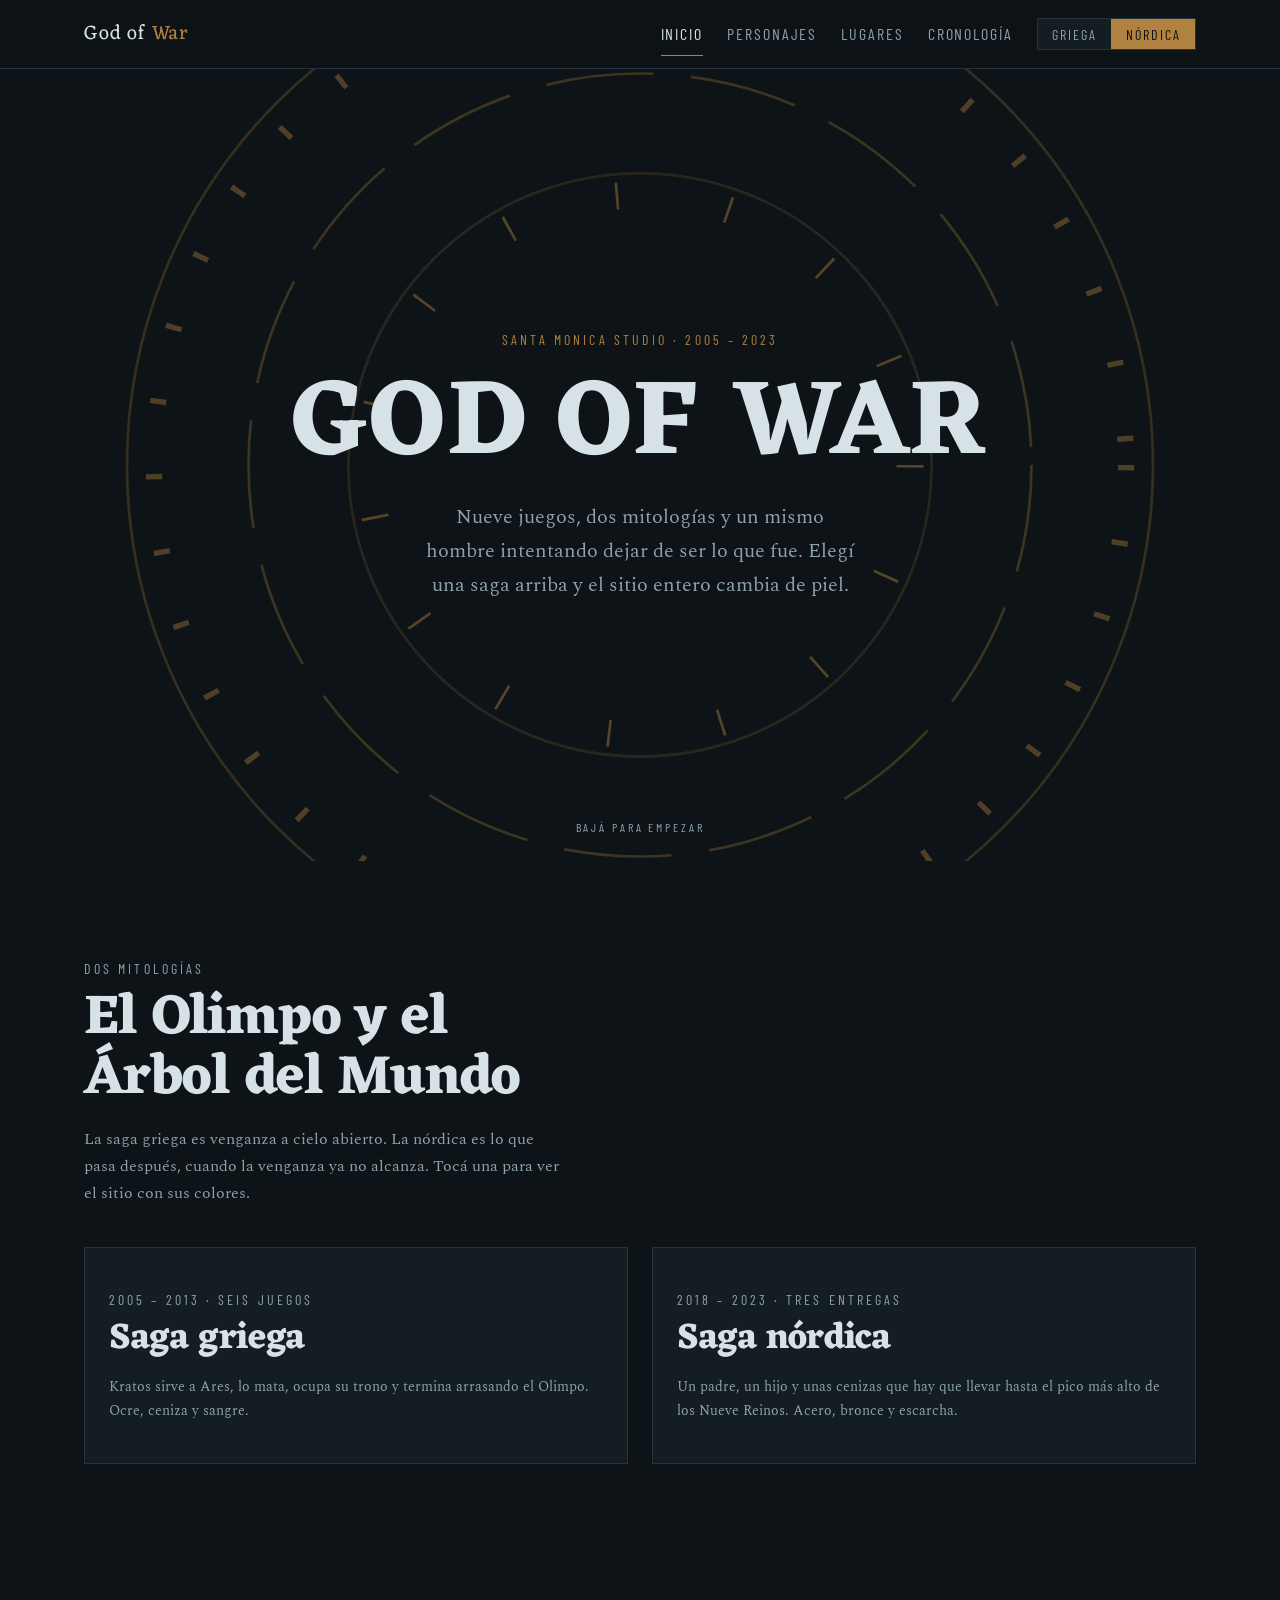
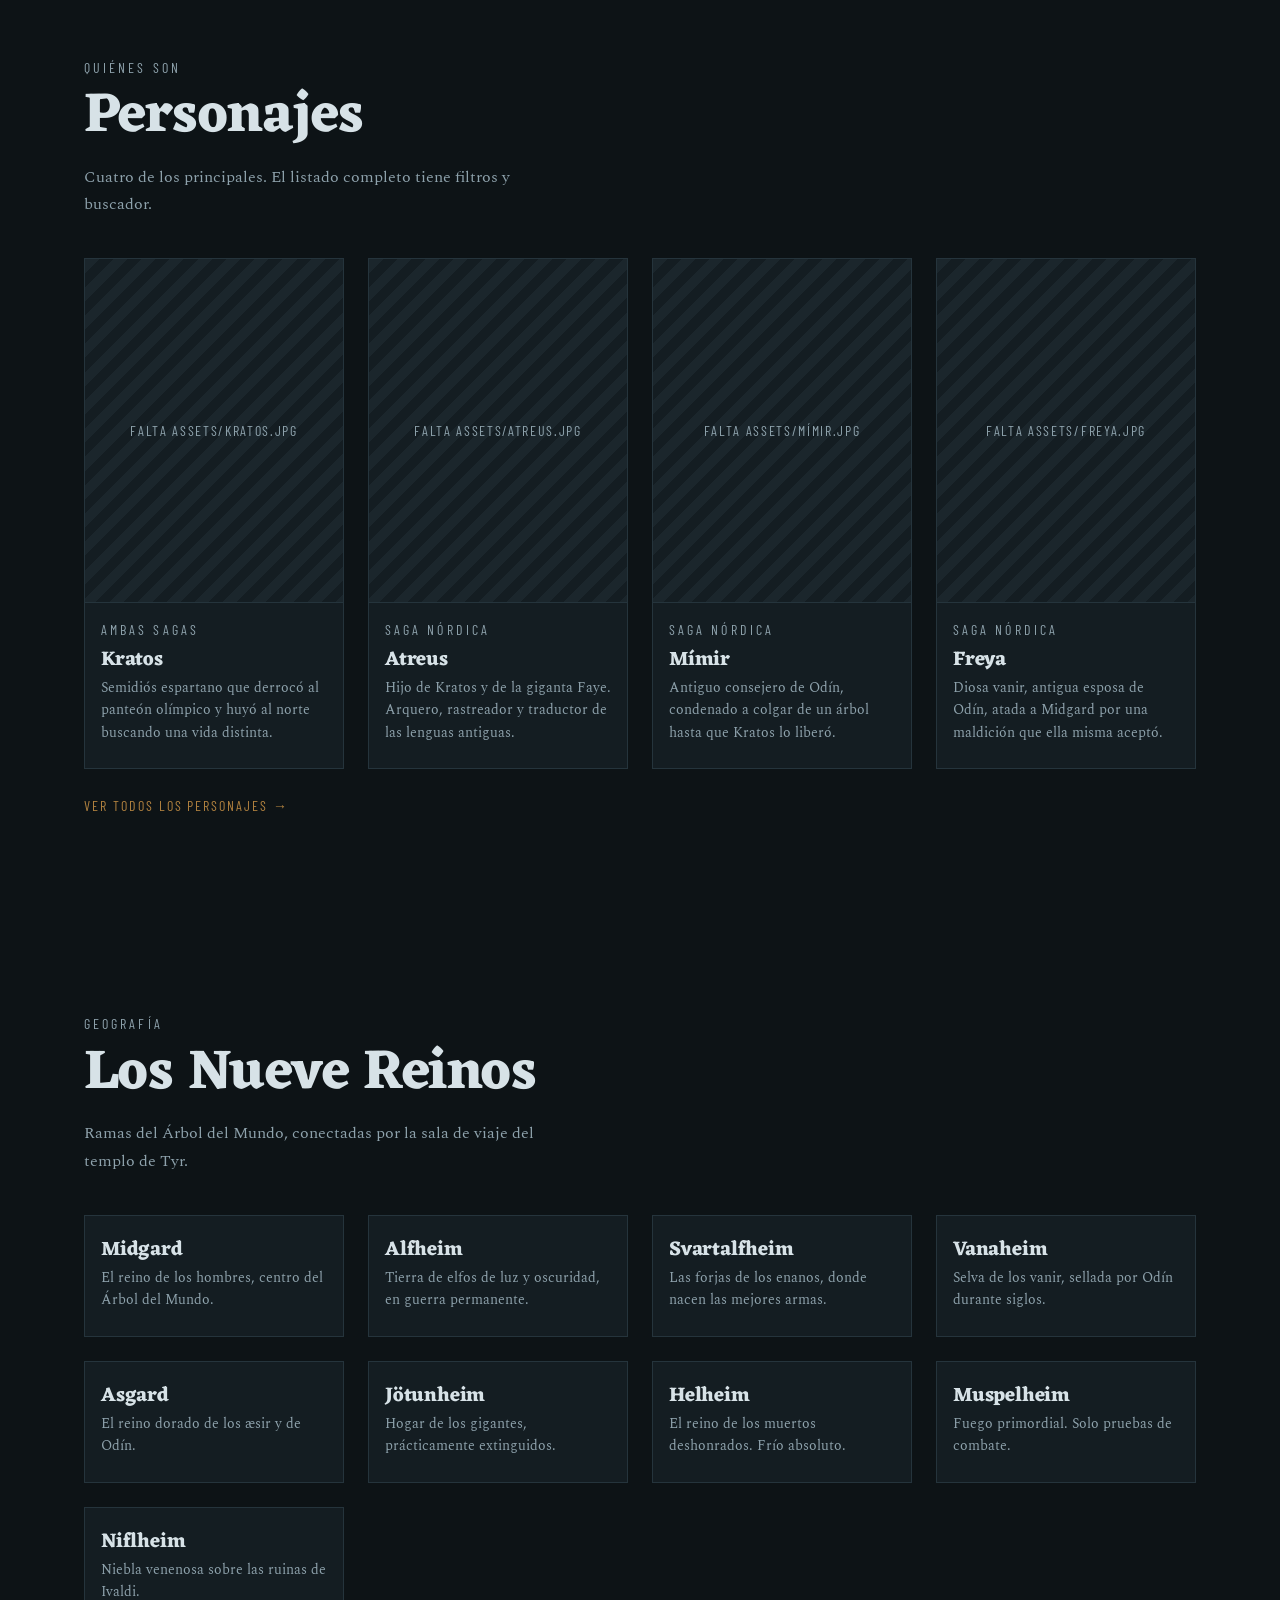
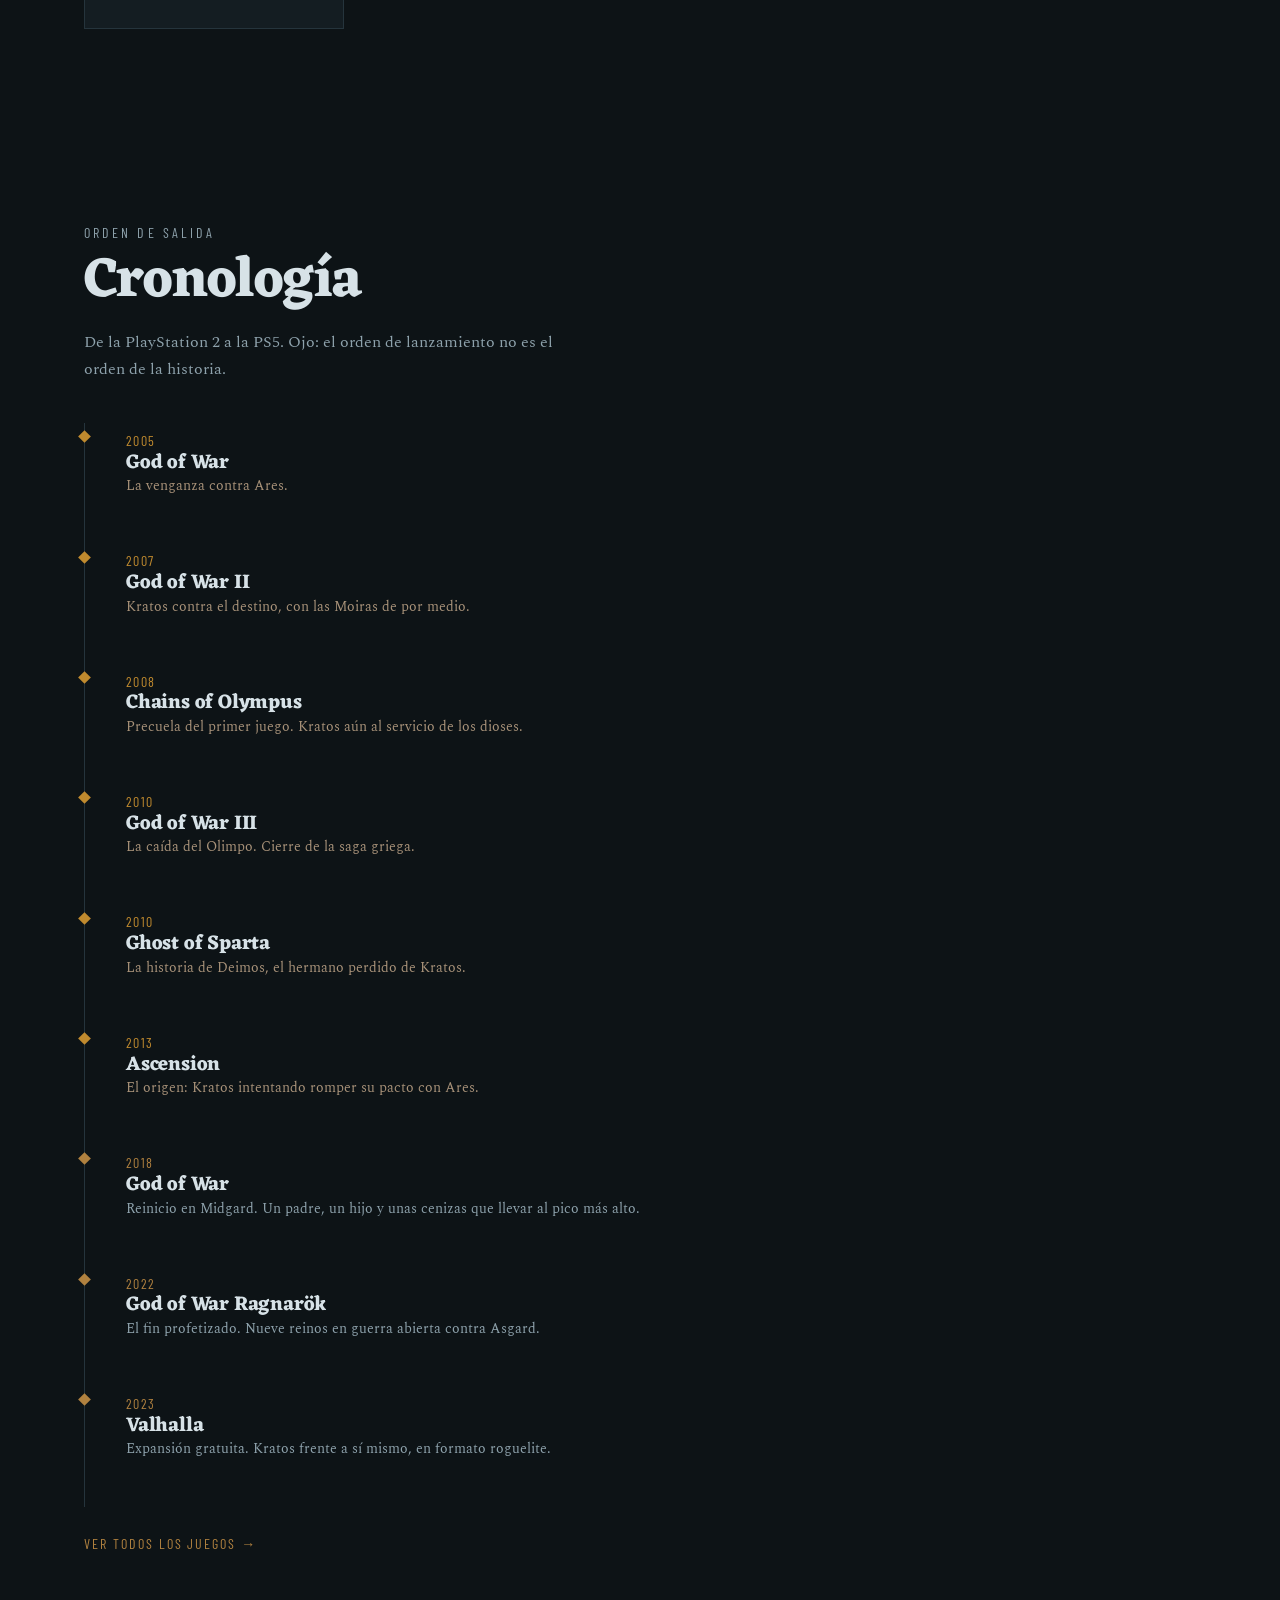
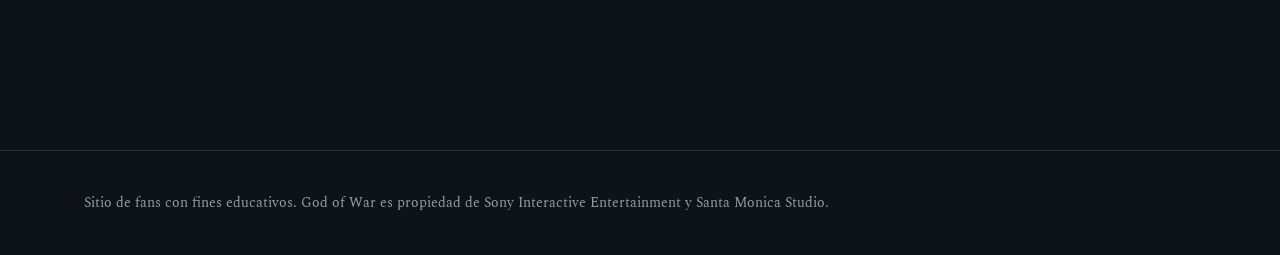
==== index.html @ 814a00f7 "feat: agregar seccion de cronologia con toggle de orden y ficha por juego - Nueva pagina cronologia." ====
<!DOCTYPE html>
<html lang="es" data-saga="nordica">
<head>
  <meta charset="UTF-8">
  <meta name="viewport" content="width=device-width, initial-scale=1.0">
  <title>God of War — De Esparta a los Nueve Reinos</title>
  <meta name="description" content="Recorrido por las dos sagas de God of War: personajes, reinos y cronología de los nueve juegos.">

  <link rel="preconnect" href="https://fonts.googleapis.com">
  <link rel="preconnect" href="https://fonts.gstatic.com" crossorigin>
  <link href="https://fonts.googleapis.com/css2?family=Barlow+Condensed:wght@400;600&family=Eczar:wght@600;800&family=Spectral:ital,wght@0,400;0,600;1,400&display=swap" rel="stylesheet">

  <link rel="stylesheet" href="css/variables.css">
  <link rel="stylesheet" href="css/base.css">
  <link rel="stylesheet" href="css/main.css">
</head>
<body>

  <header class="cabecera">
    <div class="contenedor cabecera__interior">
      <a class="marca" href="index.html">God of <span>War</span></a>

      <nav class="navegacion" aria-label="Principal">
        <a href="index.html" aria-current="page">Inicio</a>
        <a href="personajes.html">Personajes</a>
        <a href="lugares.html">Lugares</a>
        <a href="cronologia.html">Cronología</a>
      </nav>

      <div class="interruptor" role="group" aria-label="Elegir saga">
        <button type="button" data-cambiar-saga="griega" aria-pressed="false">Griega</button>
        <button type="button" data-cambiar-saga="nordica" aria-pressed="true">Nórdica</button>
      </div>
    </div>
  </header>

  <main>

    <!-- ============ PORTADA ============ -->
    <section class="portada">
      <svg class="anillo" viewBox="0 0 400 400" aria-hidden="true">
        <g class="anillo__externo">
          <circle cx="200" cy="200" r="190" stroke-width="1" opacity=".5"/>
          <circle cx="200" cy="200" r="180" stroke-width="6"
                  stroke-dasharray="2 26" opacity=".8"/>
        </g>
        <g class="anillo__medio">
          <circle cx="200" cy="200" r="145" stroke-width="1"
                  stroke-dasharray="40 14" opacity=".6"/>
        </g>
        <g class="anillo__interno">
          <circle cx="200" cy="200" r="108" stroke-width="1" opacity=".35"/>
          <circle cx="200" cy="200" r="100" stroke-width="10"
                  stroke-dasharray="1 41" opacity=".9"/>
        </g>
      </svg>

      <div class="portada__texto contenedor">
        <p class="rotulo">Santa Monica Studio · 2005 – 2023</p>
        <h1>God of War</h1>
        <p class="portada__bajada">
          Nueve juegos, dos mitologías y un mismo hombre intentando dejar de ser
          lo que fue. Elegí una saga arriba y el sitio entero cambia de piel.
        </p>
      </div>

      <p class="portada__aviso">Bajá para empezar</p>
    </section>

    <!-- ============ LAS DOS SAGAS ============ -->
    <section class="seccion contenedor revelar">
      <div class="seccion__encabezado">
        <p class="rotulo">Dos mitologías</p>
        <h2>El Olimpo y el Árbol del Mundo</h2>
        <p>
          La saga griega es venganza a cielo abierto. La nórdica es lo que pasa
          después, cuando la venganza ya no alcanza. Tocá una para ver el sitio
          con sus colores.
        </p>
      </div>

      <div class="sagas">
        <button class="saga" type="button" data-cambiar-saga="griega">
          <p class="rotulo">2005 – 2013 · seis juegos</p>
          <h3>Saga griega</h3>
          <p>
            Kratos sirve a Ares, lo mata, ocupa su trono y termina arrasando el
            Olimpo. Ocre, ceniza y sangre.
          </p>
        </button>

        <button class="saga" type="button" data-cambiar-saga="nordica">
          <p class="rotulo">2018 – 2023 · tres entregas</p>
          <h3>Saga nórdica</h3>
          <p>
            Un padre, un hijo y unas cenizas que hay que llevar hasta el pico más
            alto de los Nueve Reinos. Acero, bronce y escarcha.
          </p>
        </button>
      </div>
    </section>

    <!-- ============ PERSONAJES DESTACADOS ============ -->
    <section class="seccion contenedor revelar">
      <div class="seccion__encabezado">
        <p class="rotulo">Quiénes son</p>
        <h2>Personajes</h2>
        <p>Cuatro de los principales. El listado completo tiene filtros y buscador.</p>
      </div>

      <ul class="rejilla" id="destacados"></ul>

      <p style="margin-top: var(--e-3)">
        <a class="volver" href="personajes.html">Ver todos los personajes →</a>
      </p>
    </section>

    <!-- ============ REINOS ============ -->
    <section class="seccion contenedor revelar" id="reinos-seccion">
      <div class="seccion__encabezado">
        <p class="rotulo">Geografía</p>
        <h2>Los Nueve Reinos</h2>
        <p>Ramas del Árbol del Mundo, conectadas por la sala de viaje del templo de Tyr.</p>
      </div>

      <ul class="rejilla" id="reinos"></ul>
    </section>

    <!-- ============ CRONOLOGÍA ============ -->
    <section class="seccion contenedor revelar" id="cronologia-seccion">
      <div class="seccion__encabezado">
        <p class="rotulo">Orden de salida</p>
        <h2>Cronología</h2>
        <p>De la PlayStation 2 a la PS5. Ojo: el orden de lanzamiento no es el orden de la historia.</p>
      </div>

      <ol class="cronologia" id="cronologia"></ol>

      <p style="margin-top: var(--e-3)">
        <a class="volver" href="cronologia.html">Ver todos los juegos →</a>
      </p>
    </section>

  </main>

  <footer class="pie">
    <div class="contenedor">
      <p>Sitio de fans con fines educativos. God of War es propiedad de Sony Interactive Entertainment y Santa Monica Studio.</p>
    </div>
  </footer>

  <script src="js/data-personajes.js"></script>
  <script src="js/data-lugares.js"></script>
  <script src="js/data-juegos.js"></script>
  <script src="js/data-valquirias.js"></script>
  <script src="js/render.js"></script>
  <script src="js/main.js"></script>
</body>
</html>
---- css/variables.css ----
/* ===========================================================
   VARIABLES — el corazón del sitio
   Cambiar el atributo data-saga en <html> reescribe la paleta
   entera. Todo el CSS usa estos nombres, nunca colores sueltos.
   =========================================================== */

:root {
  /* --- Saga nórdica (tema por defecto): acero, bronce, escarcha --- */
  --fondo:          #0d1316;
  --superficie:     #141d22;
  --superficie-alta:#1b262c;
  --borde:          #25343c;
  --texto:          #d7e2e7;
  --texto-suave:    #8ea2ac;
  --acento:         #b0813f;
  --acento-claro:   #d9ab63;
  --acento-frio:    #79c2d6;
  --sombra:         rgba(0, 0, 0, .55);

  /* --- Tipografías --- */
  --display: "Eczar", Georgia, serif;
  --cuerpo:  "Spectral", Georgia, serif;
  --utilidad:"Barlow Condensed", "Arial Narrow", sans-serif;

  /* --- Escala tipográfica (fluida, se adapta al ancho) --- */
  --t-xs:  .75rem;
  --t-sm:  .875rem;
  --t-md:  1rem;
  --t-lg:  1.25rem;
  --t-xl:  clamp(1.5rem, 1.1rem + 1.8vw, 2.25rem);
  --t-2xl: clamp(2rem, 1.3rem + 3.2vw, 3.5rem);
  --t-3xl: clamp(3rem, 1.5rem + 6.5vw, 7rem);

  /* --- Espaciado --- */
  --e-1: .5rem;
  --e-2: 1rem;
  --e-3: 1.5rem;
  --e-4: 2.5rem;
  --e-5: 4rem;
  --e-6: 6rem;

  --ancho-max: 1160px;
  --radio: 2px;          /* casi nulo: piedra tallada, no botón de app */
  --transicion: 280ms cubic-bezier(.2, .7, .3, 1);

  /* Acentos fijos por saga: se usan cuando un elemento tiene que
     mostrar su color propio aunque el tema global sea el opuesto
     (por ejemplo, un hito griego en una cronología con tema nórdico). */
  --acento-griego:  #c08a2e;
  --acento-nordico: #b0813f;
}

/* --- Saga griega: ceniza, ocre, sangre --- */
[data-saga="griega"] {
  --fondo:          #120e0b;
  --superficie:     #1c1611;
  --superficie-alta:#261e17;
  --borde:          #3a2c20;
  --texto:          #e2d6c4;
  --texto-suave:    #a89279;
  --acento:         #c08a2e;
  --acento-claro:   #e2b45c;
  --acento-frio:    #a8362a;   /* acá el "frío" pasa a ser sangre */
  --sombra:         rgba(0, 0, 0, .6);
}
---- css/base.css ----
/* ===========================================================
   BASE — reset, tipografía global, cabecera y pie
   =========================================================== */

*, *::before, *::after { box-sizing: border-box; }

* { margin: 0; }

html {
  scroll-behavior: smooth;
  -webkit-text-size-adjust: 100%;
}

body {
  background: var(--fondo);
  color: var(--texto);
  font-family: var(--cuerpo);
  font-size: var(--t-md);
  line-height: 1.7;
  min-height: 100vh;
  transition: background-color var(--transicion), color var(--transicion);
}

img { display: block; max-width: 100%; height: auto; }

a { color: inherit; text-decoration: none; }

h1, h2, h3 {
  font-family: var(--display);
  font-weight: 700;
  line-height: 1.08;
  letter-spacing: -.01em;
}

/* Foco visible para teclado — requisito de accesibilidad */
:focus-visible {
  outline: 2px solid var(--acento-claro);
  outline-offset: 3px;
}

/* ---------- Utilidades ---------- */

.contenedor {
  width: 100%;
  max-width: var(--ancho-max);
  margin-inline: auto;
  padding-inline: var(--e-3);
}

.solo-lectores {
  position: absolute;
  width: 1px; height: 1px;
  overflow: hidden;
  clip-path: inset(50%);
}

.rotulo {
  font-family: var(--utilidad);
  font-size: var(--t-sm);
  text-transform: uppercase;
  letter-spacing: .22em;
  color: var(--acento);
}

/* ---------- Cabecera ---------- */

.cabecera {
  position: sticky;
  top: 0;
  z-index: 50;
  background: color-mix(in srgb, var(--fondo) 88%, transparent);
  backdrop-filter: blur(10px);
  border-bottom: 1px solid var(--borde);
}

.cabecera__interior {
  display: flex;
  align-items: center;
  gap: var(--e-3);
  min-height: 68px;
}

.marca {
  font-family: var(--display);
  font-size: var(--t-lg);
  letter-spacing: .04em;
  white-space: nowrap;
}

.marca span { color: var(--acento); }

.navegacion {
  display: flex;
  gap: var(--e-3);
  margin-left: auto;
  font-family: var(--utilidad);
  font-size: var(--t-md);
  text-transform: uppercase;
  letter-spacing: .12em;
}

.navegacion a {
  color: var(--texto-suave);
  padding-block: var(--e-1);
  border-bottom: 1px solid transparent;
  transition: color var(--transicion), border-color var(--transicion);
}

.navegacion a:hover,
.navegacion a[aria-current="page"] {
  color: var(--texto);
  border-bottom-color: var(--acento);
}

/* ---------- Interruptor de saga (elemento firma) ---------- */

.interruptor {
  display: flex;
  border: 1px solid var(--borde);
  background: var(--superficie);
}

.interruptor button {
  font-family: var(--utilidad);
  font-size: var(--t-sm);
  text-transform: uppercase;
  letter-spacing: .14em;
  color: var(--texto-suave);
  background: none;
  border: none;
  padding: .4rem .9rem;
  cursor: pointer;
  transition: color var(--transicion), background-color var(--transicion);
}

.interruptor button[aria-pressed="true"] {
  color: var(--fondo);
  background: var(--acento);
}

/* ---------- Pie ---------- */

.pie {
  border-top: 1px solid var(--borde);
  margin-top: var(--e-6);
  padding-block: var(--e-4);
  color: var(--texto-suave);
  font-size: var(--t-sm);
}

.pie p + p { margin-top: var(--e-1); }

/* ---------- Movimiento reducido ---------- */

@media (prefers-reduced-motion: reduce) {
  html { scroll-behavior: auto; }
  *, *::before, *::after {
    animation-duration: .01ms !important;
    animation-iteration-count: 1 !important;
    transition-duration: .01ms !important;
  }
}

@media (max-width: 720px) {
  .cabecera__interior { flex-wrap: wrap; padding-block: var(--e-2); }
  .navegacion { order: 3; width: 100%; margin-left: 0; overflow-x: auto; }
  .interruptor { margin-left: auto; }
}
---- css/main.css ----
/* ===========================================================
   MAIN — secciones, tarjetas, cronología, anillo
   =========================================================== */

/* ---------- Portada ---------- */

.portada {
  position: relative;
  min-height: 88vh;
  display: grid;
  place-items: center;
  overflow: hidden;
  text-align: center;
  padding-block: var(--e-6);
}

.portada__texto { position: relative; z-index: 2; }

.portada h1 {
  font-size: var(--t-3xl);
  letter-spacing: .02em;
  text-transform: uppercase;
  margin-block: var(--e-2);
}

.portada__bajada {
  max-width: 44ch;
  margin-inline: auto;
  color: var(--texto-suave);
  font-size: var(--t-lg);
}

/* El anillo: círculos concéntricos que giran a distinta velocidad.
   Es SVG puro, no necesita ninguna imagen. */
.anillo {
  position: absolute;
  inset: 50% auto auto 50%;
  translate: -50% -50%;
  width: min(120vh, 96vw);
  aspect-ratio: 1;
  z-index: 1;
  opacity: .5;
  pointer-events: none;
}

.anillo circle,
.anillo line { fill: none; stroke: var(--acento); }

.anillo__externo { animation: girar 90s linear infinite; transform-origin: center; }
.anillo__medio   { animation: girar 60s linear infinite reverse; transform-origin: center; }
.anillo__interno { animation: girar 40s linear infinite; transform-origin: center; }

@keyframes girar { to { rotate: 360deg; } }

.portada__aviso {
  position: absolute;
  bottom: var(--e-3);
  left: 50%;
  translate: -50% 0;
  z-index: 2;
  font-family: var(--utilidad);
  font-size: var(--t-xs);
  text-transform: uppercase;
  letter-spacing: .24em;
  color: var(--texto-suave);
}

/* ---------- Secciones genéricas ---------- */

.seccion { padding-block: var(--e-6); }

.seccion__encabezado {
  max-width: 60ch;
  margin-bottom: var(--e-4);
}

.seccion__encabezado h2 {
  font-size: var(--t-2xl);
  margin-block: var(--e-1) var(--e-2);
}

.seccion__encabezado p { color: var(--texto-suave); }

/* Aparición al hacer scroll (la activa main.js) */
.revelar {
  opacity: 0;
  translate: 0 24px;
  transition: opacity 700ms ease, translate 700ms ease;
}

.revelar.visible { opacity: 1; translate: 0 0; }

/* ---------- Panel de las dos sagas ---------- */

.sagas {
  display: grid;
  grid-template-columns: repeat(auto-fit, minmax(280px, 1fr));
  gap: var(--e-3);
}

.saga {
  border: 1px solid var(--borde);
  background: var(--superficie);
  padding: var(--e-4) var(--e-3);
  cursor: pointer;
  text-align: left;
  font: inherit;
  color: inherit;
  transition: border-color var(--transicion), background-color var(--transicion);
}

.saga:hover { border-color: var(--acento); background: var(--superficie-alta); }

.saga h3 { font-size: var(--t-xl); margin-block: var(--e-1) var(--e-2); }

.saga p { color: var(--texto-suave); font-size: var(--t-sm); }

/* ---------- Cronología ---------- */

.cronologia { list-style: none; padding: 0; border-left: 1px solid var(--borde); }

.hito {
  position: relative;
  padding: 0 0 var(--e-4) var(--e-4);
}

/* Rombo. Toma el color del acento por defecto, pero cada hito
   lleva su propia saga (data-saga) y así siempre pinta al color
   correcto aunque el tema global sea el opuesto. */
.hito::before {
  content: "";
  position: absolute;
  left: -5px;
  top: .55rem;
  width: 9px;
  height: 9px;
  background: var(--acento);
  rotate: 45deg;
  transition: background-color var(--transicion);
}

.hito[data-saga="griega"]::before { background: var(--acento-griego); }
.hito[data-saga="nordica"]::before { background: var(--acento-nordico); }

.hito__enlace {
  display: block;
  padding-block: .35rem;
  border-left: 1px solid transparent;
  padding-left: var(--e-2);
  margin-left: calc(var(--e-2) * -1);
  transition: border-color var(--transicion), background-color var(--transicion);
}

.hito__enlace:hover {
  border-left-color: var(--acento);
  background: var(--superficie);
}

.hito__anio {
  font-family: var(--utilidad);
  font-size: var(--t-lg);
  letter-spacing: .1em;
  color: var(--acento);
}

.hito[data-saga="griega"] .hito__anio { color: var(--acento-griego); }
.hito[data-saga="nordica"] .hito__anio { color: var(--acento-nordico); }

.hito h3 { font-size: var(--t-lg); }

.hito p { color: var(--texto-suave); font-size: var(--t-sm); }

/* Estado activo: el hito del juego que se está viendo en la ficha. */
.hito.hito--activo::before {
  scale: 1.6;
  box-shadow: 0 0 0 3px var(--fondo);
}

.hito.hito--activo .hito__enlace {
  border-left-color: var(--acento);
  background: var(--superficie);
  pointer-events: none;
}

/* ---------- Rejilla de tarjetas ---------- */

.rejilla {
  display: grid;
  grid-template-columns: repeat(auto-fill, minmax(240px, 1fr));
  gap: var(--e-3);
  padding: 0;
  list-style: none;
}

.tarjeta {
  display: flex;
  flex-direction: column;
  border: 1px solid var(--borde);
  background: var(--superficie);
  height: 100%;
  transition: border-color var(--transicion), translate var(--transicion);
}

.tarjeta:hover { border-color: var(--acento); translate: 0 -4px; }

.tarjeta__cuerpo { padding: var(--e-2) var(--e-2) var(--e-3); }

.tarjeta h3 { font-size: var(--t-lg); margin-block: var(--e-1) .35rem; }

.tarjeta p { color: var(--texto-suave); font-size: var(--t-sm); line-height: 1.6; }

/* Marco de imagen: mientras no tengas la foto, muestra qué archivo va acá */
.marco {
  position: relative;
  aspect-ratio: 3 / 4;
  background:
    repeating-linear-gradient(
      135deg,
      var(--superficie-alta) 0 10px,
      var(--superficie) 10px 20px
    );
  display: grid;
  place-items: center;
  border-bottom: 1px solid var(--borde);
  overflow: hidden;
}

.marco img { width: 100%; height: 100%; object-fit: cover; }

.marco__nota {
  font-family: var(--utilidad);
  font-size: var(--t-xs);
  letter-spacing: .12em;
  text-transform: uppercase;
  color: var(--texto-suave);
  padding: var(--e-1);
  text-align: center;
}

/* ---------- Filtros y buscador ---------- */

.controles {
  display: flex;
  flex-wrap: wrap;
  gap: var(--e-2);
  align-items: center;
  margin-bottom: var(--e-3);
  padding-bottom: var(--e-2);
  border-bottom: 1px solid var(--borde);
}

.filtros { display: flex; flex-wrap: wrap; gap: var(--e-1); }

.filtro {
  font-family: var(--utilidad);
  font-size: var(--t-sm);
  text-transform: uppercase;
  letter-spacing: .12em;
  color: var(--texto-suave);
  background: none;
  border: 1px solid var(--borde);
  padding: .35rem .85rem;
  cursor: pointer;
  transition: all var(--transicion);
}

.filtro:hover { color: var(--texto); border-color: var(--acento); }

.filtro[aria-pressed="true"] {
  color: var(--fondo);
  background: var(--acento);
  border-color: var(--acento);
}

.buscador {
  margin-left: auto;
  background: var(--superficie);
  border: 1px solid var(--borde);
  color: var(--texto);
  font-family: var(--cuerpo);
  font-size: var(--t-sm);
  padding: .45rem .8rem;
  min-width: 200px;
}

.buscador::placeholder { color: var(--texto-suave); }

/* Estado vacío: una invitación a actuar, no un mensaje triste */
.vacio {
  border: 1px dashed var(--borde);
  padding: var(--e-4);
  text-align: center;
  color: var(--texto-suave);
}

/* ---------- Página 404 ---------- */

.error {
  padding-block: var(--e-6);
  max-width: 62ch;
}

.error h1 {
  font-size: var(--t-2xl);
  margin-block: var(--e-1) var(--e-2);
}

.error__bajada {
  color: var(--texto-suave);
  font-size: var(--t-lg);
  margin-bottom: var(--e-4);
}

.error__accesos {
  list-style: none;
  padding: 0;
  display: grid;
  gap: var(--e-1);
}

/* ---------- Migas de pan ---------- */

.migas {
  display: flex;
  flex-wrap: wrap;
  gap: .5rem;
  align-items: center;
  font-family: var(--utilidad);
  font-size: var(--t-sm);
  text-transform: uppercase;
  letter-spacing: .12em;
  color: var(--texto-suave);
  padding-block: var(--e-3) var(--e-2);
}

.migas a {
  color: var(--texto-suave);
  transition: color var(--transicion);
}

.migas a:hover { color: var(--acento); }

.migas [aria-current="page"] { color: var(--texto); }

/* ---------- Ficha de detalle ---------- */

.ficha { padding-block: var(--e-3) var(--e-5); }

.ficha__cuerpo {
  display: grid;
  grid-template-columns: minmax(220px, 320px) 1fr;
  gap: var(--e-4);
  align-items: start;
  margin-top: var(--e-2);
}

.ficha h1 { font-size: var(--t-2xl); margin-block: var(--e-1) var(--e-2); }

.ficha__datos { list-style: none; padding: 0; margin-top: var(--e-3); }

.ficha__datos li {
  display: flex;
  justify-content: space-between;
  gap: var(--e-2);
  padding-block: .5rem;
  border-bottom: 1px solid var(--borde);
  font-size: var(--t-sm);
}

.ficha__datos dt,
.ficha__datos .clave {
  font-family: var(--utilidad);
  text-transform: uppercase;
  letter-spacing: .12em;
  color: var(--texto-suave);
}

.volver {
  font-family: var(--utilidad);
  text-transform: uppercase;
  letter-spacing: .14em;
  font-size: var(--t-sm);
  color: var(--acento);
}

.volver:hover { text-decoration: underline; }

/* ---------- Navegación anterior/siguiente entre juegos ---------- */

.nav-juegos {
  display: grid;
  grid-template-columns: 1fr 1fr;
  gap: var(--e-2);
  margin-top: var(--e-4);
  padding-top: var(--e-3);
  border-top: 1px solid var(--borde);
}

.nav-juegos__enlace {
  display: flex;
  flex-direction: column;
  gap: .2rem;
  padding: var(--e-2);
  border: 1px solid var(--borde);
  background: var(--superficie);
  transition: border-color var(--transicion), background-color var(--transicion);
}

.nav-juegos__enlace:hover {
  border-color: var(--acento);
  background: var(--superficie-alta);
}

.nav-juegos__enlace--der { text-align: right; align-items: flex-end; }

/* ---------- Vínculos cruzados (personaje ↔ lugar) ---------- */

.ficha__vinculos { margin-top: var(--e-3); }

.ficha__vinculos .rotulo { margin-bottom: var(--e-1); }

.chips {
  display: flex;
  flex-wrap: wrap;
  gap: .5rem;
}

.chip {
  font-family: var(--utilidad);
  font-size: var(--t-sm);
  text-transform: uppercase;
  letter-spacing: .1em;
  color: var(--texto);
  background: var(--superficie);
  border: 1px solid var(--borde);
  padding: .35rem .75rem;
  transition: border-color var(--transicion), color var(--transicion);
}

.chip:hover { border-color: var(--acento); color: var(--acento-claro); }

@media (max-width: 700px) {
  .ficha__cuerpo { grid-template-columns: 1fr; }
  .buscador { margin-left: 0; width: 100%; }
}
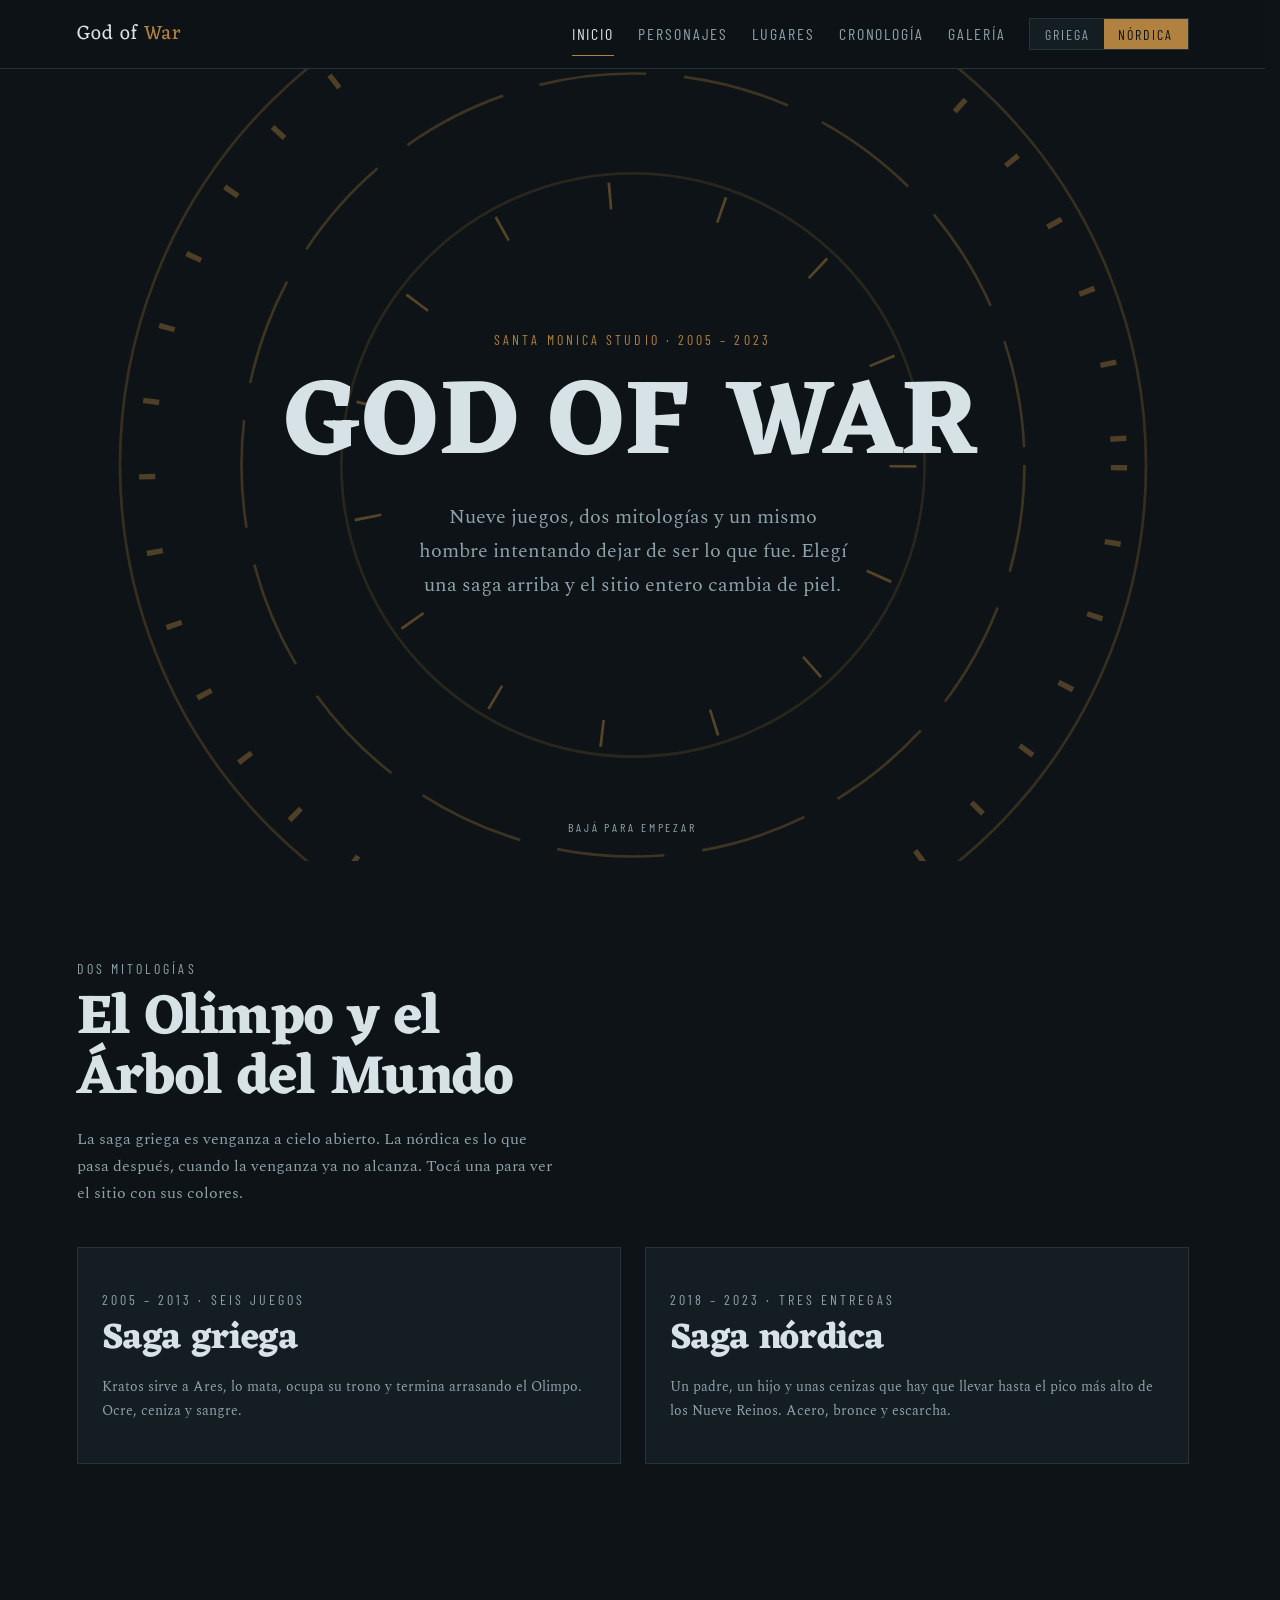
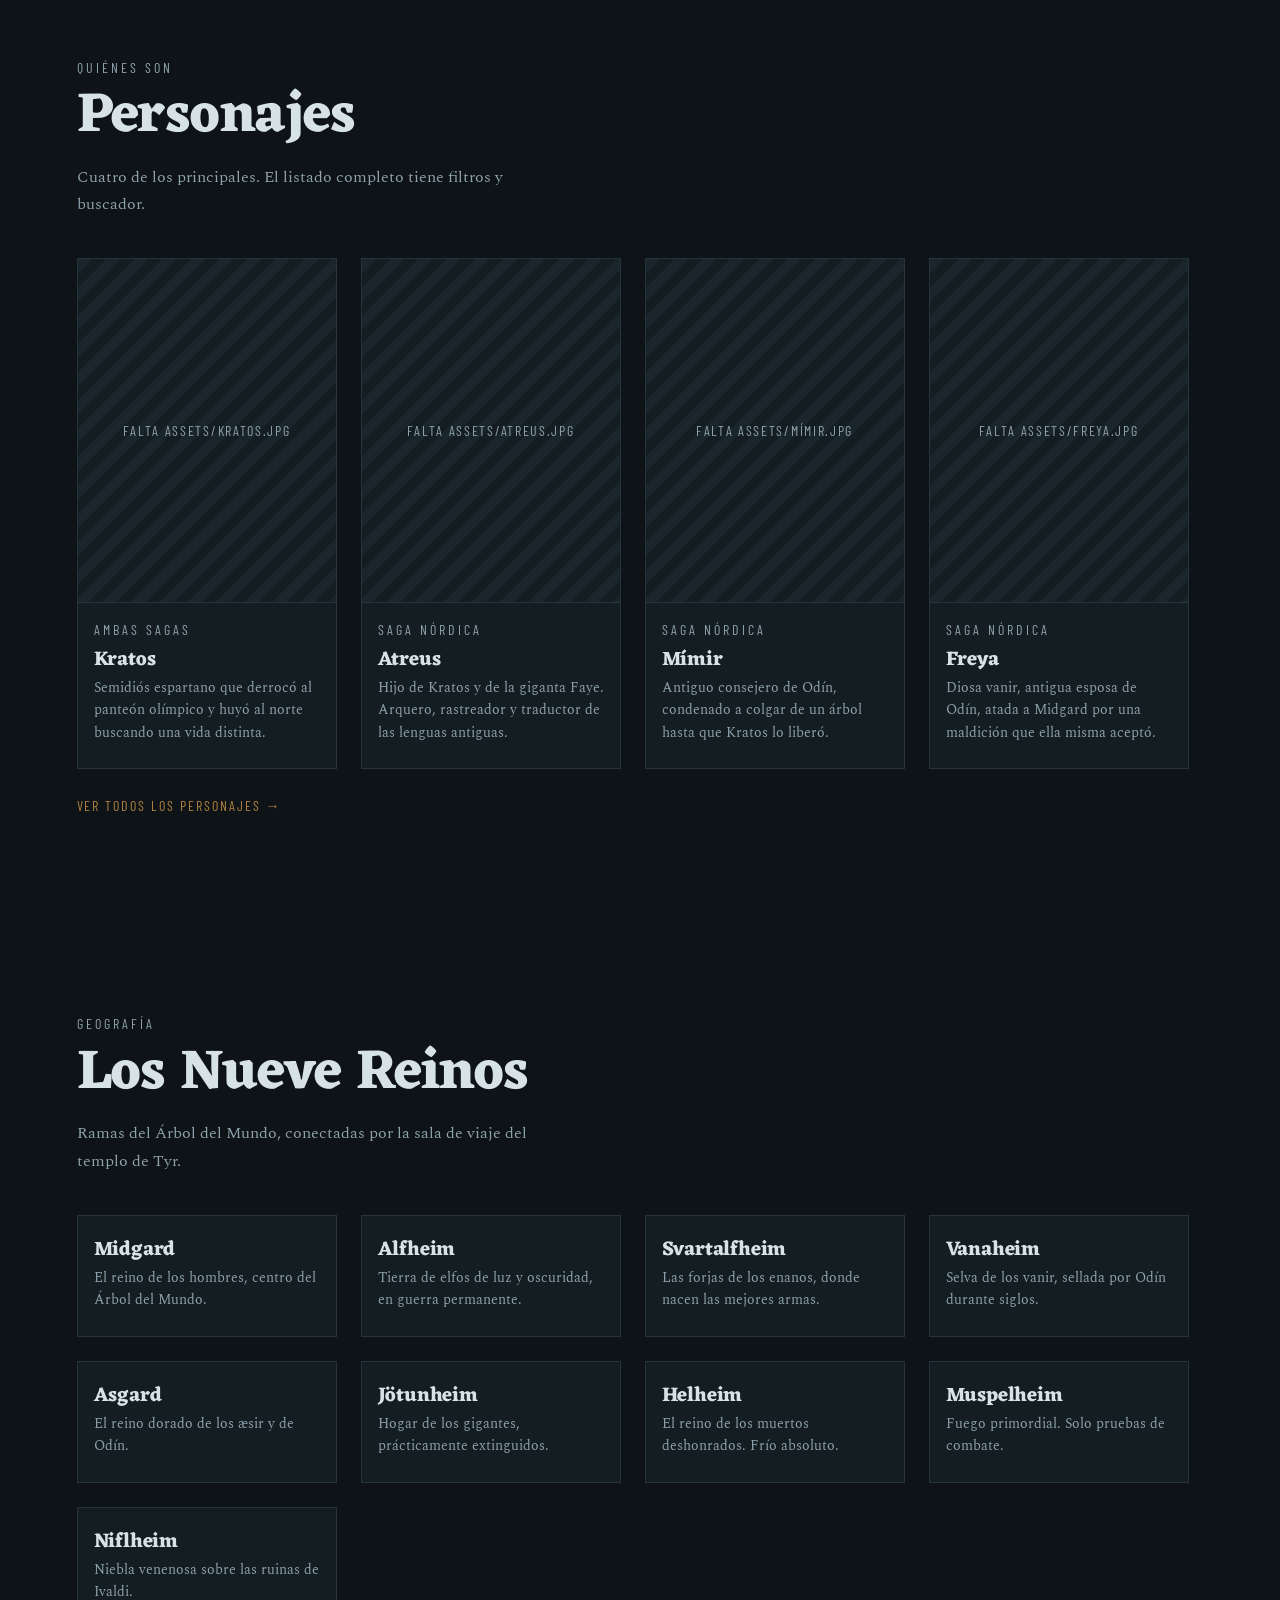
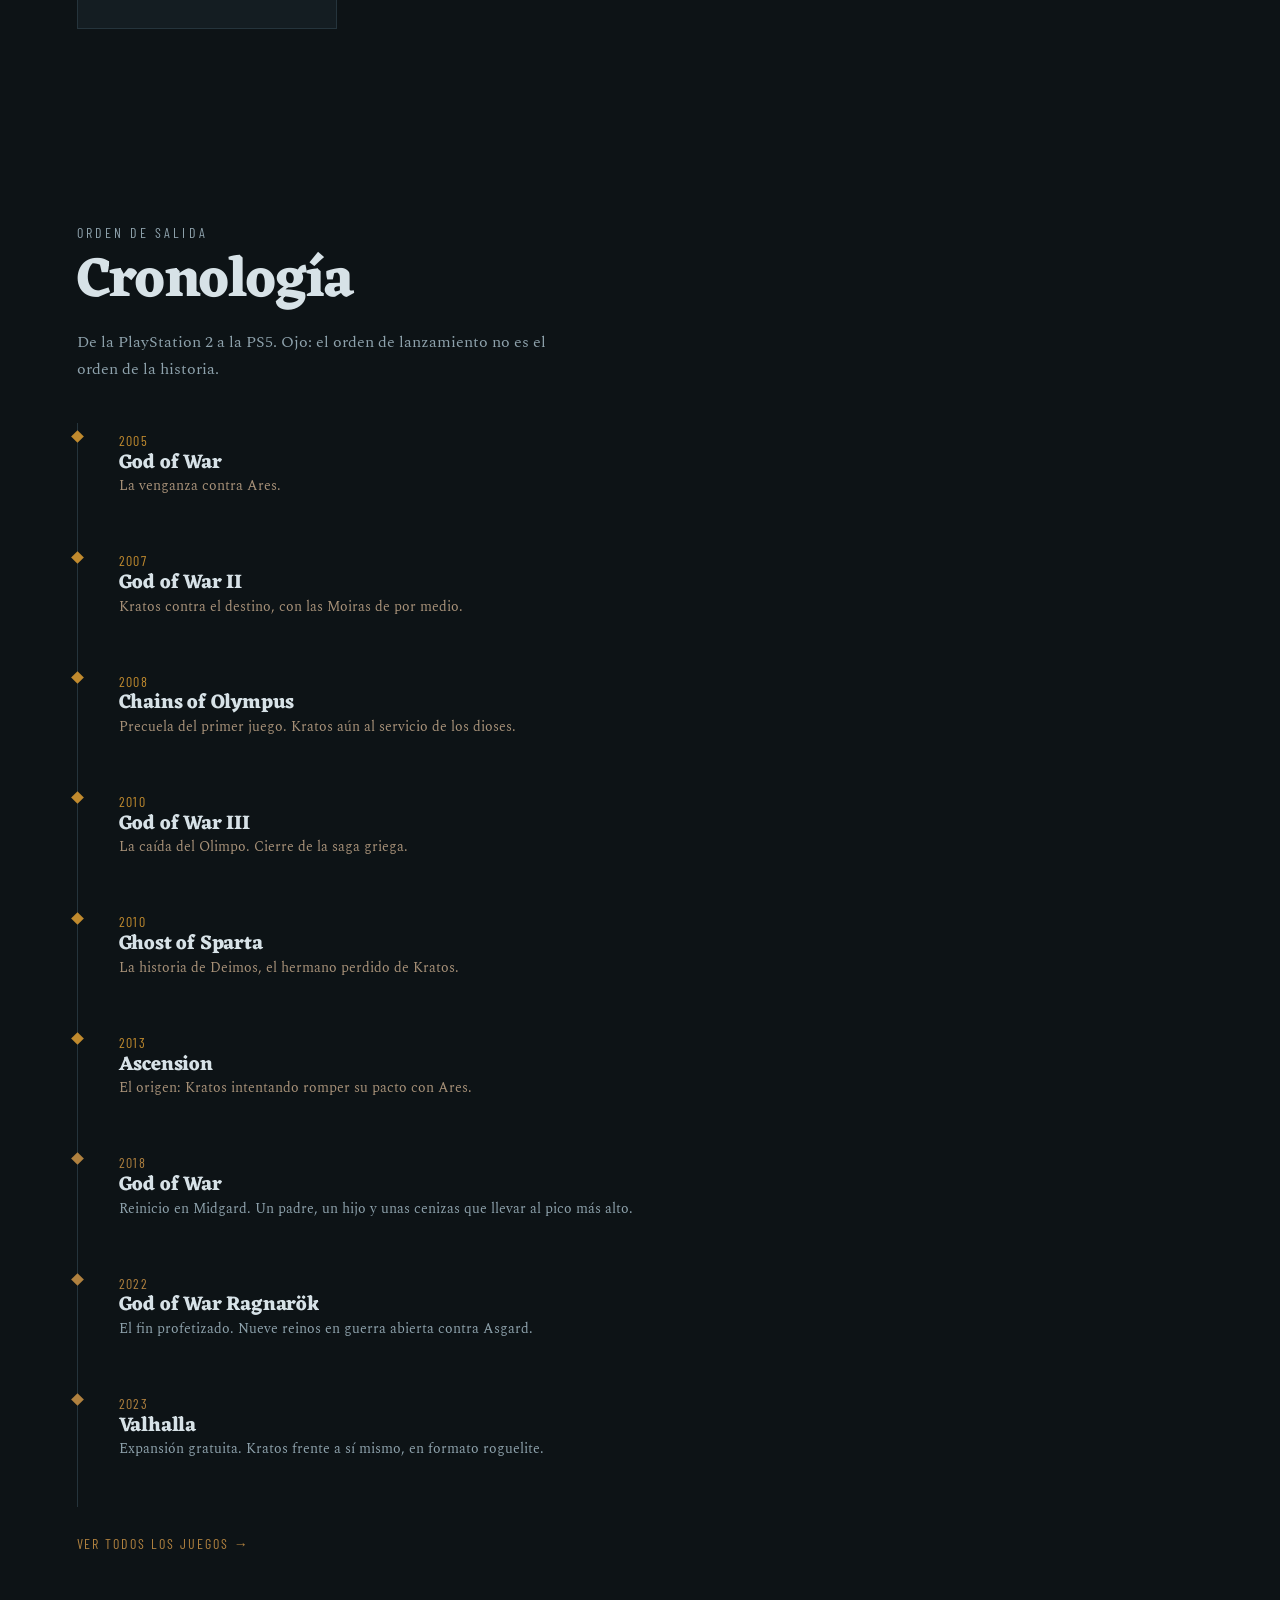
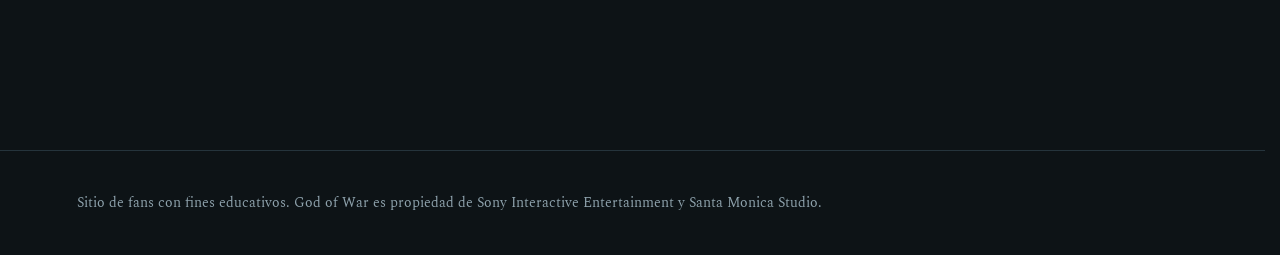
==== commit 6a29b79b: "feat: agregar galeria con mosaico y lightbox accesible" ====
--- a/index.html
+++ b/index.html
@@ -25,6 +25,7 @@
         <a href="personajes.html">Personajes</a>
         <a href="lugares.html">Lugares</a>
         <a href="cronologia.html">Cronología</a>
+        <a href="galeria.html">Galería</a>
       </nav>
 
       <div class="interruptor" role="group" aria-label="Elegir saga">
--- a/css/base.css
+++ b/css/base.css
@@ -9,6 +9,10 @@
 html {
   scroll-behavior: smooth;
   -webkit-text-size-adjust: 100%;
+  /* Reserva siempre el espacio de la scrollbar vertical, aunque
+     no haga falta. Evita el salto lateral al pasar entre una
+     página con scroll y otra sin él. */
+  scrollbar-gutter: stable;
 }
 
 body {
--- a/css/main.css
+++ b/css/main.css
@@ -203,6 +203,29 @@
 
 .tarjeta:hover { border-color: var(--acento); translate: 0 -4px; }
 
+/* Tarjeta especial: la que agrupa varias fichas (por ejemplo,
+   las nueve valquirias). Se distingue por el borde acentuado y
+   un dejo de fondo, para que no la confundan con un personaje. */
+.tarjeta--coleccion {
+  border-color: var(--acento);
+  background: var(--superficie-alta);
+  position: relative;
+}
+
+.tarjeta--coleccion::after {
+  content: "";
+  position: absolute;
+  inset: 0;
+  border: 1px solid var(--acento);
+  pointer-events: none;
+  translate: 4px 4px;
+  transition: translate var(--transicion);
+}
+
+.tarjeta--coleccion:hover::after { translate: 6px 6px; }
+
+.tarjeta--coleccion .rotulo { color: var(--acento-claro); }
+
 .tarjeta__cuerpo { padding: var(--e-2) var(--e-2) var(--e-3); }
 
 .tarjeta h3 { font-size: var(--t-lg); margin-block: var(--e-1) .35rem; }
@@ -385,6 +408,160 @@
 
 .volver:hover { text-decoration: underline; }
 
+/* ---------- Galería ---------- */
+
+.galeria {
+  display: grid;
+  grid-template-columns: repeat(auto-fill, minmax(200px, 1fr));
+  gap: var(--e-2);
+  padding: 0;
+  list-style: none;
+}
+
+.galeria__item {
+  position: relative;
+  aspect-ratio: 3 / 4;
+  border: 1px solid var(--borde);
+  overflow: hidden;
+  background:
+    repeating-linear-gradient(
+      135deg,
+      var(--superficie-alta) 0 10px,
+      var(--superficie) 10px 20px
+    );
+  cursor: pointer;
+  transition: border-color var(--transicion), translate var(--transicion);
+}
+
+.galeria__item:hover { border-color: var(--acento); translate: 0 -3px; }
+
+.galeria__item img {
+  width: 100%;
+  height: 100%;
+  object-fit: cover;
+  display: block;
+}
+
+.galeria__item__falta {
+  position: absolute;
+  inset: 0;
+  display: grid;
+  place-items: center;
+  padding: var(--e-1);
+  text-align: center;
+  font-family: var(--utilidad);
+  font-size: var(--t-xs);
+  letter-spacing: .12em;
+  text-transform: uppercase;
+  color: var(--texto-suave);
+}
+
+.galeria__item__saga {
+  position: absolute;
+  top: var(--e-1);
+  left: var(--e-1);
+  padding: .2rem .5rem;
+  background: color-mix(in srgb, var(--fondo) 85%, transparent);
+  border: 1px solid var(--borde);
+  font-family: var(--utilidad);
+  font-size: var(--t-xs);
+  letter-spacing: .12em;
+  text-transform: uppercase;
+  color: var(--texto);
+}
+
+/* ---------- Lightbox ---------- */
+
+.lightbox {
+  position: fixed;
+  inset: 0;
+  background: color-mix(in srgb, var(--fondo) 92%, black);
+  z-index: 100;
+  display: grid;
+  place-items: center;
+  padding: var(--e-3);
+}
+
+.lightbox[hidden] { display: none; }
+
+.lightbox__cerrar,
+.lightbox__flecha {
+  position: absolute;
+  background: color-mix(in srgb, var(--superficie) 85%, transparent);
+  color: var(--texto);
+  border: 1px solid var(--borde);
+  font-family: var(--utilidad);
+  font-size: var(--t-lg);
+  width: 3rem;
+  height: 3rem;
+  display: grid;
+  place-items: center;
+  cursor: pointer;
+  transition: border-color var(--transicion), background-color var(--transicion);
+}
+
+.lightbox__cerrar:hover,
+.lightbox__flecha:hover { border-color: var(--acento); background: var(--superficie-alta); }
+
+.lightbox__cerrar { top: var(--e-2); right: var(--e-2); }
+
+.lightbox__flecha { top: 50%; translate: 0 -50%; }
+.lightbox__flecha--anterior  { left: var(--e-2); }
+.lightbox__flecha--siguiente { right: var(--e-2); }
+
+.lightbox__flecha[disabled] { opacity: .3; cursor: not-allowed; }
+
+.lightbox__contenido {
+  max-width: min(90vw, 900px);
+  max-height: 90vh;
+  display: flex;
+  flex-direction: column;
+  gap: var(--e-2);
+  margin: 0;
+}
+
+.lightbox__marco {
+  aspect-ratio: 3 / 4;
+  max-height: calc(90vh - 100px);
+  background:
+    repeating-linear-gradient(
+      135deg,
+      var(--superficie-alta) 0 10px,
+      var(--superficie) 10px 20px
+    );
+  border: 1px solid var(--borde);
+  display: grid;
+  place-items: center;
+  overflow: hidden;
+}
+
+.lightbox__marco img { width: 100%; height: 100%; object-fit: contain; }
+
+.lightbox__marco__falta {
+  font-family: var(--utilidad);
+  font-size: var(--t-sm);
+  letter-spacing: .12em;
+  text-transform: uppercase;
+  color: var(--texto-suave);
+  padding: var(--e-2);
+  text-align: center;
+}
+
+.lightbox__pie {
+  text-align: center;
+  padding-top: var(--e-1);
+}
+
+.lightbox__pie h3 { font-size: var(--t-lg); margin-bottom: .3rem; }
+
+.lightbox__pie .rotulo { color: var(--texto-suave); }
+
+@media (max-width: 700px) {
+  .lightbox__flecha { top: auto; bottom: var(--e-2); translate: 0 0; }
+  .lightbox__flecha--anterior  { left: var(--e-2); }
+  .lightbox__flecha--siguiente { right: var(--e-2); }
+}
+
 /* ---------- Navegación anterior/siguiente entre juegos ---------- */
 
 .nav-juegos {
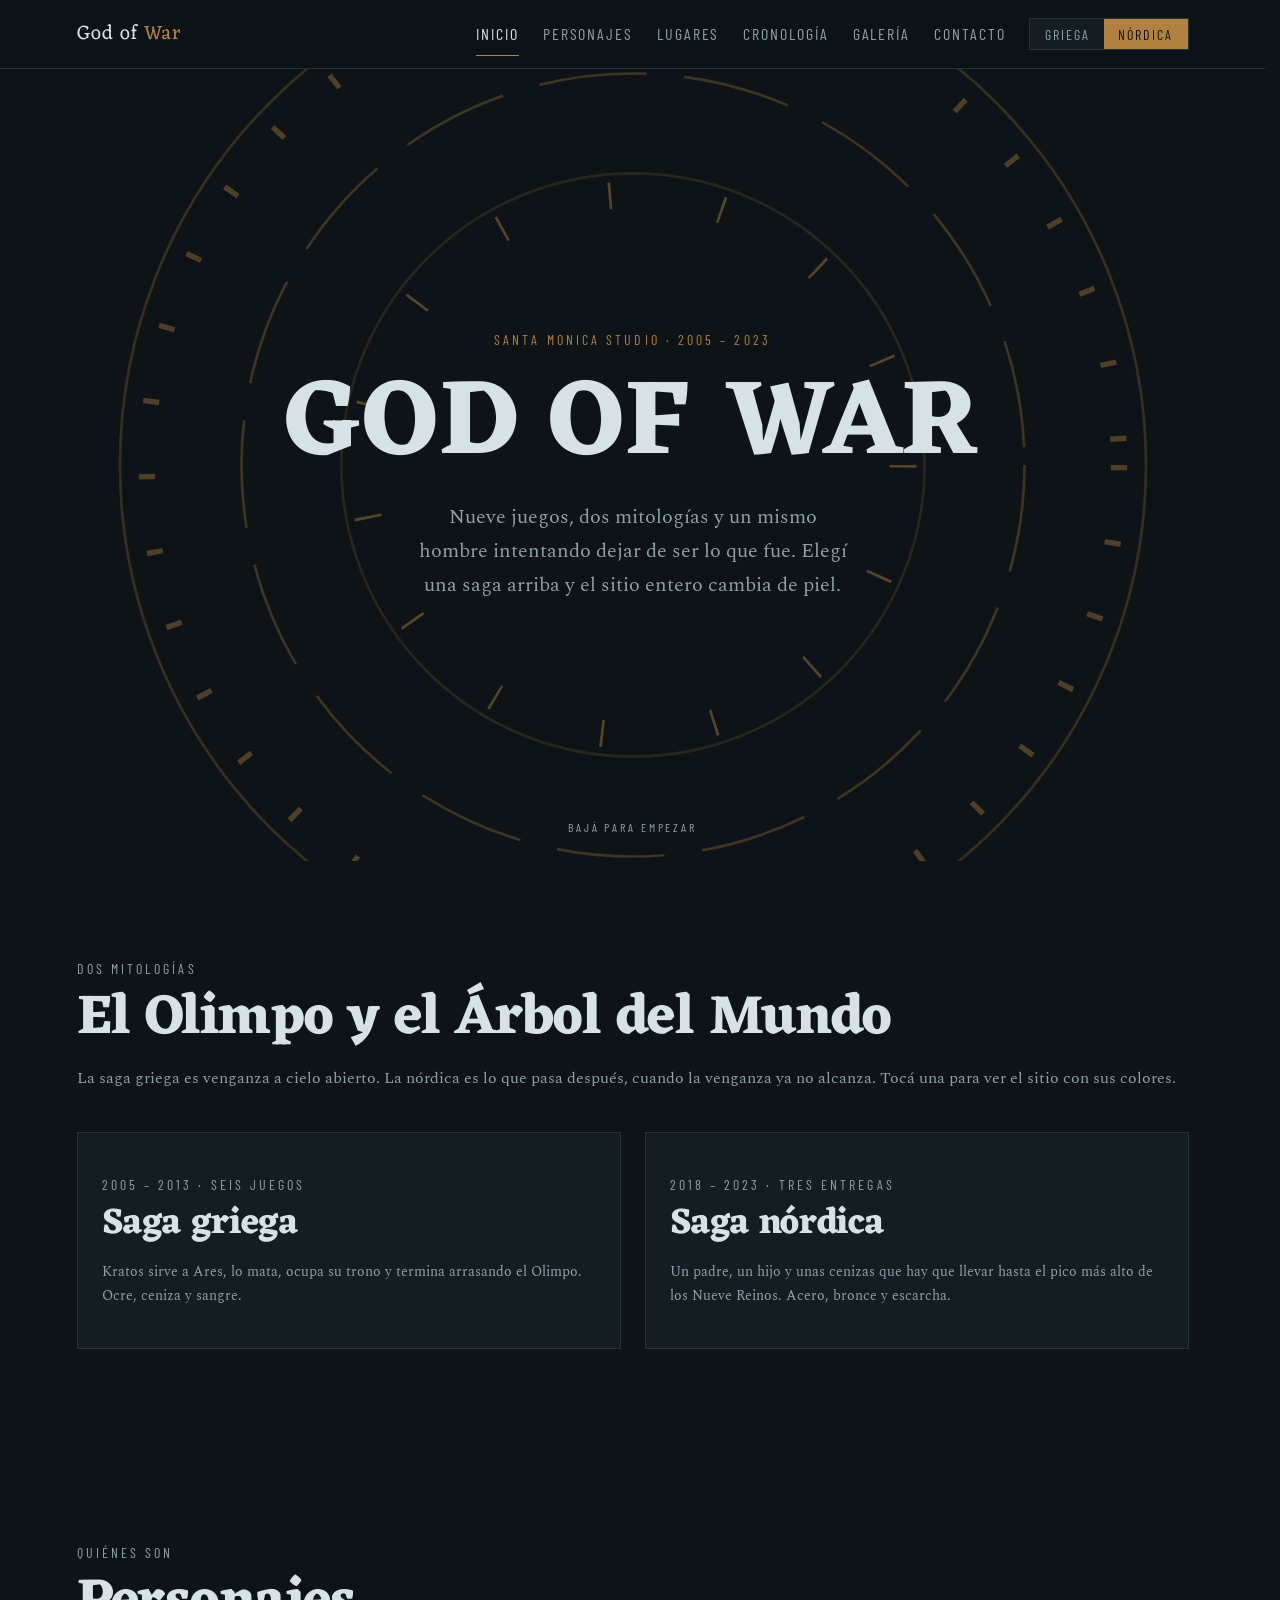
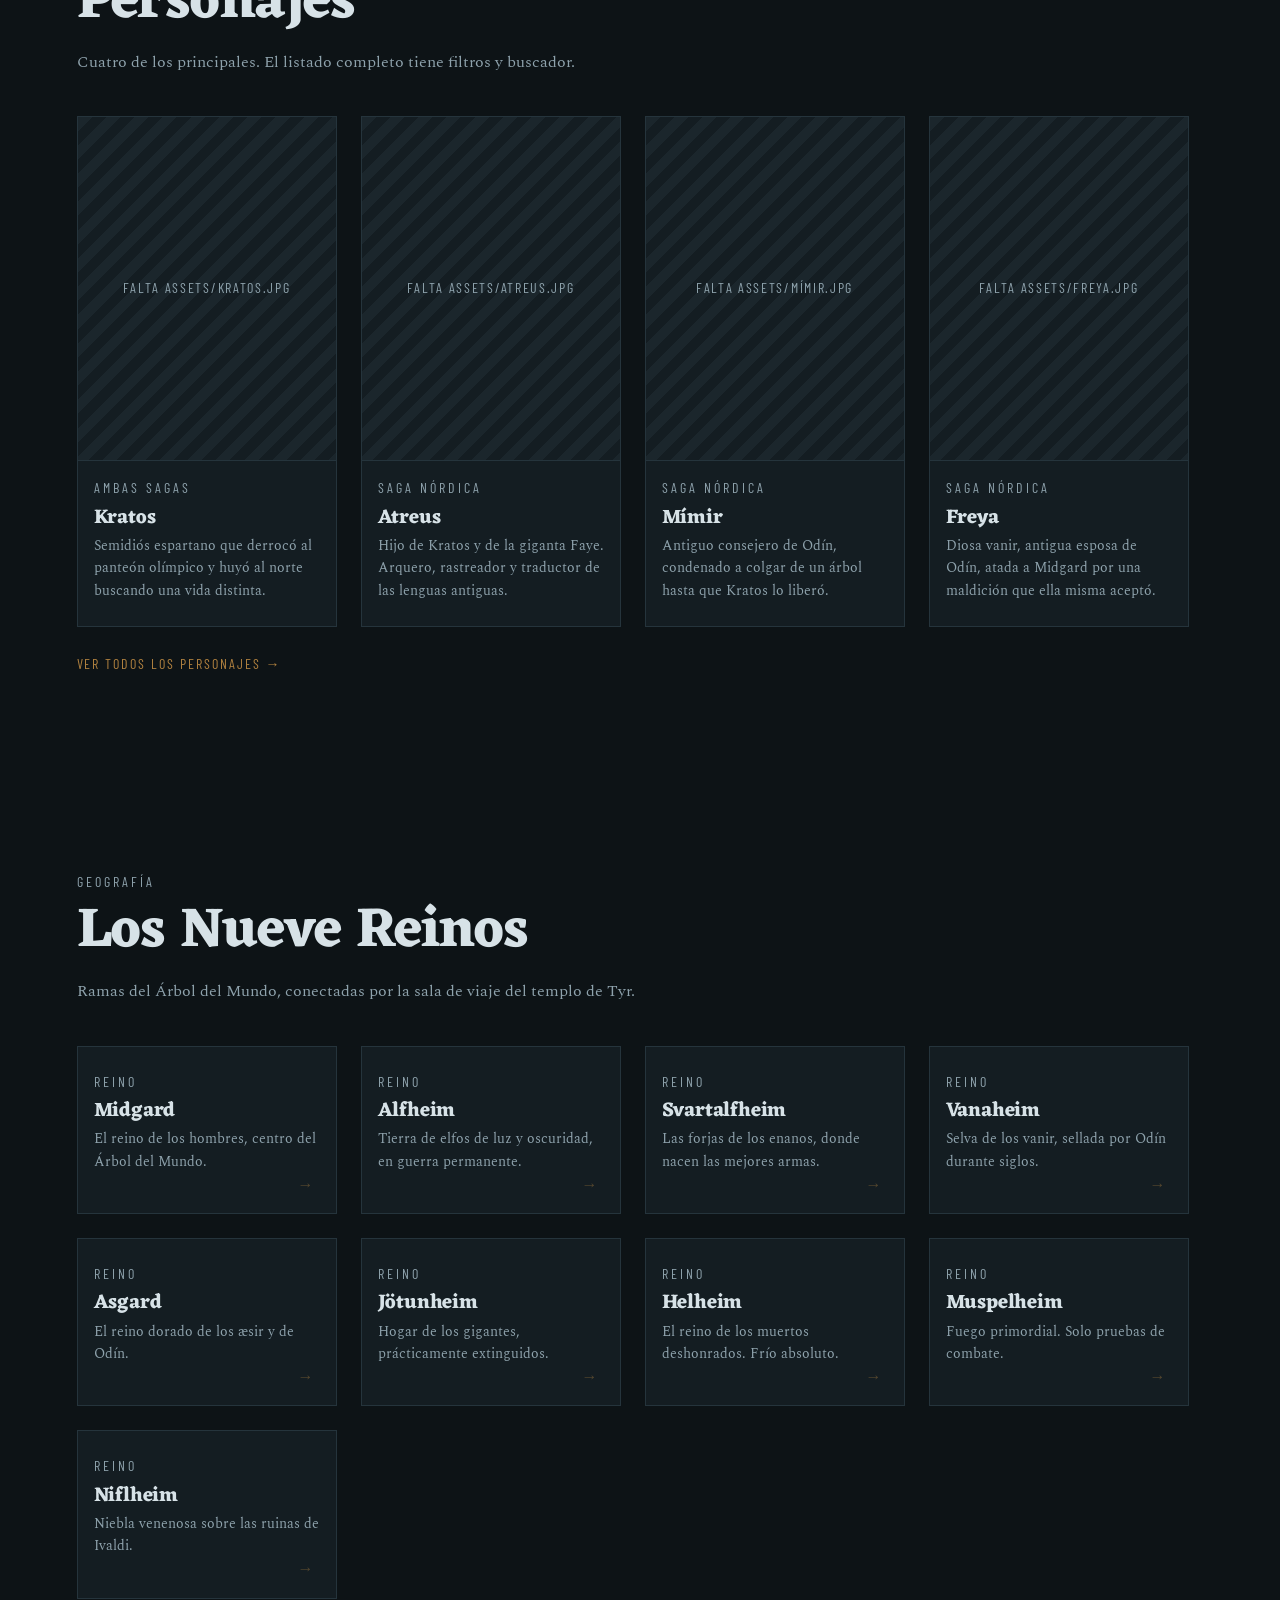
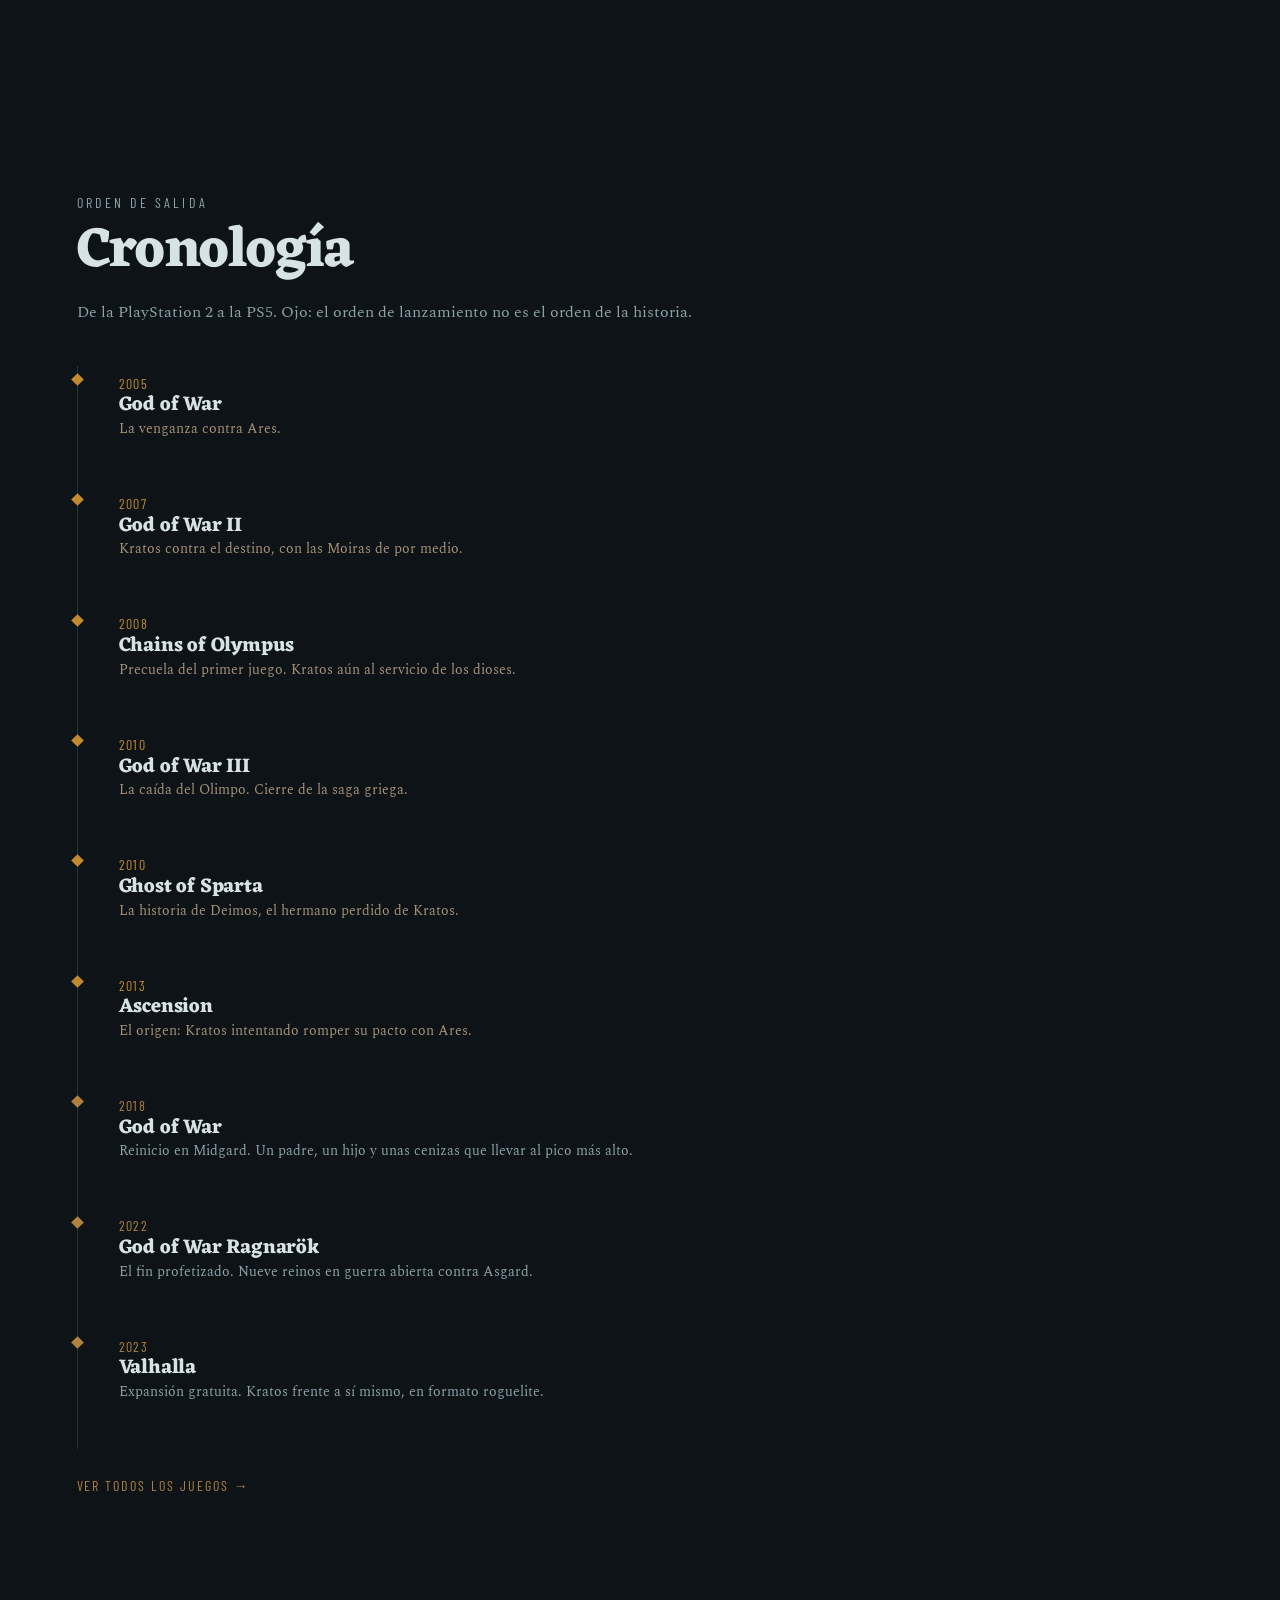
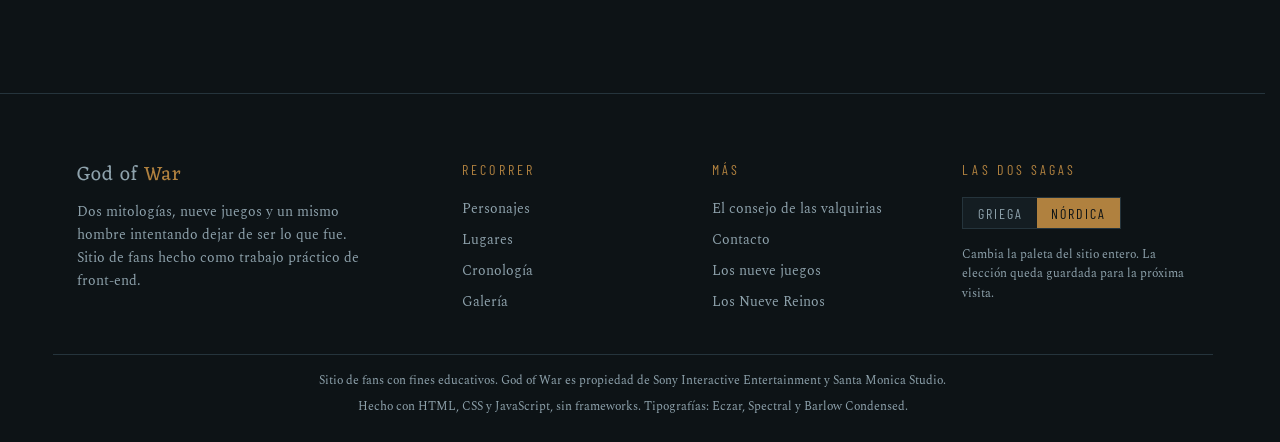
==== commit 30b88314: "Feat: contacto, footer, imgs. | Fix: saltos de línea en titulos y subtitulos, links a 'lugares' en m" ====
--- a/index.html
+++ b/index.html
@@ -26,6 +26,7 @@
         <a href="lugares.html">Lugares</a>
         <a href="cronologia.html">Cronología</a>
         <a href="galeria.html">Galería</a>
+        <a href="contacto.html">Contacto</a>
       </nav>
 
       <div class="interruptor" role="group" aria-label="Elegir saga">
@@ -145,8 +146,53 @@
   </main>
 
   <footer class="pie">
-    <div class="contenedor">
+    <div class="contenedor pie__interior">
+
+      <div class="pie__marca">
+        <a class="marca" href="index.html">God of <span>War</span></a>
+        <p>
+          Dos mitologías, nueve juegos y un mismo hombre intentando dejar de ser
+          lo que fue. Sitio de fans hecho como trabajo práctico de front-end.
+        </p>
+      </div>
+
+      <nav class="pie__columna" aria-label="Secciones del sitio">
+        <p class="rotulo">Recorrer</p>
+        <ul>
+          <li><a href="personajes.html">Personajes</a></li>
+          <li><a href="lugares.html">Lugares</a></li>
+          <li><a href="cronologia.html">Cronología</a></li>
+          <li><a href="galeria.html">Galería</a></li>
+        </ul>
+      </nav>
+
+      <nav class="pie__columna" aria-label="Otras páginas">
+        <p class="rotulo">Más</p>
+        <ul>
+          <li><a href="valquirias.html">El consejo de las valquirias</a></li>
+          <li><a href="contacto.html">Contacto</a></li>
+          <li><a href="index.html#cronologia-seccion">Los nueve juegos</a></li>
+          <li><a href="index.html#reinos-seccion">Los Nueve Reinos</a></li>
+        </ul>
+      </nav>
+
+      <div class="pie__columna">
+        <p class="rotulo">Las dos sagas</p>
+        <div class="interruptor" role="group" aria-label="Elegir saga">
+          <button type="button" data-cambiar-saga="griega" aria-pressed="false">Griega</button>
+          <button type="button" data-cambiar-saga="nordica" aria-pressed="true">Nórdica</button>
+        </div>
+        <p class="pie__nota">
+          Cambia la paleta del sitio entero. La elección queda guardada para la
+          próxima visita.
+        </p>
+      </div>
+
+    </div>
+
+    <div class="contenedor pie__legal">
       <p>Sitio de fans con fines educativos. God of War es propiedad de Sony Interactive Entertainment y Santa Monica Studio.</p>
+      <p>Hecho con HTML, CSS y JavaScript, sin frameworks. Tipografías: Eczar, Spectral y Barlow Condensed.</p>
     </div>
   </footer>
 
--- a/css/variables.css
+++ b/css/variables.css
@@ -15,6 +15,7 @@
   --acento:         #b0813f;
   --acento-claro:   #d9ab63;
   --acento-frio:    #79c2d6;
+  --error:          #e88a7d;
   --sombra:         rgba(0, 0, 0, .55);
 
   /* --- Tipografías --- */
@@ -61,5 +62,6 @@
   --acento:         #c08a2e;
   --acento-claro:   #e2b45c;
   --acento-frio:    #a8362a;   /* acá el "frío" pasa a ser sangre */
+  --error:          #e0776a;
   --sombra:         rgba(0, 0, 0, .6);
 }
--- a/css/base.css
+++ b/css/base.css
@@ -147,12 +147,73 @@
 .pie {
   border-top: 1px solid var(--borde);
   margin-top: var(--e-6);
-  padding-block: var(--e-4);
   color: var(--texto-suave);
   font-size: var(--t-sm);
 }
 
-.pie p + p { margin-top: var(--e-1); }
+/* Cuatro columnas: marca, dos bloques de enlaces y el interruptor
+   de saga repetido. Quien llegó hasta el final scrolleando no
+   debería tener que volver arriba para cambiar de saga. */
+.pie__interior {
+  display: grid;
+  grid-template-columns: 1.6fr repeat(3, minmax(150px, 1fr));
+  gap: var(--e-4) var(--e-3);
+  padding-block: var(--e-5) var(--e-4);
+  align-items: start;
+}
+
+.pie__marca { max-width: 42ch; }
+
+.pie__marca .marca { display: inline-block; margin-bottom: var(--e-1); }
+
+.pie__marca p { line-height: 1.65; }
+
+.pie__columna .rotulo { margin-bottom: var(--e-2); }
+
+.pie__columna .interruptor { width: fit-content; }
+
+.pie__columna ul {
+  list-style: none;
+  padding: 0;
+  display: grid;
+  gap: .45rem;
+}
+
+.pie__columna a {
+  color: var(--texto-suave);
+  border-bottom: 1px solid transparent;
+  transition: color var(--transicion), border-color var(--transicion);
+}
+
+.pie__columna a:hover { color: var(--texto); border-bottom-color: var(--acento); }
+
+.pie__nota {
+  margin-top: var(--e-2);
+  font-size: var(--t-xs);
+  line-height: 1.6;
+}
+
+/* Franja legal: centrada y separada, para que no compita con las
+   columnas de enlaces. */
+.pie__legal {
+  border-top: 1px solid var(--borde);
+  padding-block: var(--e-2) var(--e-3);
+  text-align: center;
+  font-size: var(--t-xs);
+  line-height: 1.7;
+}
+
+.pie__legal p + p { margin-top: .35rem; }
+
+@media (max-width: 900px) {
+  .pie__interior { grid-template-columns: repeat(auto-fit, minmax(170px, 1fr)); }
+  .pie__marca { grid-column: 1 / -1; max-width: none; }
+}
+
+@media (max-width: 520px) {
+  .pie__interior { grid-template-columns: 1fr; justify-items: center; text-align: center; }
+  .pie__columna .interruptor { margin-inline: auto; }
+}
 
 /* ---------- Movimiento reducido ---------- */
 
@@ -165,8 +226,9 @@
   }
 }
 
-@media (max-width: 720px) {
+@media (max-width: 900px) {
   .cabecera__interior { flex-wrap: wrap; padding-block: var(--e-2); }
   .navegacion { order: 3; width: 100%; margin-left: 0; overflow-x: auto; }
-  .interruptor { margin-left: auto; }
-}
+  .navegacion a { white-space: nowrap; }
+  .cabecera__interior .interruptor { margin-left: auto; }
+}
--- a/css/main.css
+++ b/css/main.css
@@ -69,8 +69,10 @@
 
 .seccion { padding-block: var(--e-6); }
 
+/* Sin tope de ancho: el encabezado usa todo el contenedor. Con un
+   max-width en ch los títulos y las bajadas cortaban muy lejos del
+   borde y parecía un error de maquetado, no una decisión. */
 .seccion__encabezado {
-  max-width: 60ch;
   margin-bottom: var(--e-4);
 }
 
@@ -226,6 +228,27 @@
 
 .tarjeta--coleccion .rotulo { color: var(--acento-claro); }
 
+/* Tarjeta sin marco: la usan los reinos de la portada. Como no
+   tiene imagen, la flecha es la única señal de que se cliquea. */
+.tarjeta--texto { position: relative; }
+
+.tarjeta--texto .tarjeta__cuerpo { padding-block: var(--e-3) var(--e-4); }
+
+.tarjeta--texto::after {
+  content: "→";
+  position: absolute;
+  right: var(--e-2);
+  bottom: var(--e-2);
+  font-family: var(--utilidad);
+  color: var(--acento);
+  opacity: .4;
+  translate: -6px 0;
+  transition: opacity var(--transicion), translate var(--transicion);
+}
+
+.tarjeta--texto:hover::after,
+.tarjeta--texto:focus-visible::after { opacity: 1; translate: 0 0; }
+
 .tarjeta__cuerpo { padding: var(--e-2) var(--e-2) var(--e-3); }
 
 .tarjeta h3 { font-size: var(--t-lg); margin-block: var(--e-1) .35rem; }
@@ -316,6 +339,207 @@
   color: var(--texto-suave);
 }
 
+/* ---------- Contacto ---------- */
+
+.contacto {
+  display: grid;
+  grid-template-columns: 1.7fr 1fr;
+  gap: var(--e-4);
+  align-items: start;
+}
+
+.formulario[hidden] { display: none; }
+
+.formulario {
+  display: grid;
+  gap: var(--e-3);
+  border: 1px solid var(--borde);
+  background: var(--superficie);
+  padding: var(--e-4) var(--e-3);
+}
+
+.campo { display: grid; gap: .35rem; }
+
+/* El fieldset trae borde y padding propios del navegador; acá solo
+   lo usamos por la semántica del grupo de radios. */
+.campo--bandos { border: 0; padding: 0; margin: 0; min-inline-size: 0; }
+
+.campo > label,
+.campo__titulo {
+  font-family: var(--utilidad);
+  font-size: var(--t-sm);
+  text-transform: uppercase;
+  letter-spacing: .16em;
+  color: var(--texto);
+}
+
+.campo__pista {
+  font-size: var(--t-sm);
+  font-style: italic;
+  color: var(--texto-suave);
+  line-height: 1.5;
+}
+
+.campo input[type="text"],
+.campo input[type="email"],
+.campo select,
+.campo textarea {
+  width: 100%;
+  background: var(--fondo);
+  border: 1px solid var(--borde);
+  border-radius: var(--radio);
+  color: var(--texto);
+  font-family: var(--cuerpo);
+  font-size: var(--t-md);
+  padding: .6rem .8rem;
+  transition: border-color var(--transicion);
+}
+
+.campo textarea { resize: vertical; min-height: 8rem; line-height: 1.6; }
+
+.campo input:hover,
+.campo select:hover,
+.campo textarea:hover { border-color: var(--acento); }
+
+.campo [aria-invalid="true"] { border-color: var(--error); }
+
+.campo__error {
+  font-family: var(--utilidad);
+  font-size: var(--t-sm);
+  letter-spacing: .1em;
+  text-transform: uppercase;
+  color: var(--error);
+  min-height: 1.2em;
+}
+
+/* Elegir bando: además de ser un dato del formulario, cambia el
+   tema del sitio en el momento. Es la broma y la demostración. */
+.bandos { display: flex; flex-wrap: wrap; gap: var(--e-2); }
+
+.bando {
+  flex: 1 1 180px;
+  display: flex;
+  align-items: flex-start;
+  gap: var(--e-1);
+  border: 1px solid var(--borde);
+  background: var(--fondo);
+  padding: var(--e-2);
+  cursor: pointer;
+  transition: border-color var(--transicion), background-color var(--transicion);
+}
+
+.bando:hover { border-color: var(--acento); }
+
+.bando:has(input:checked) {
+  border-color: var(--acento);
+  background: var(--superficie-alta);
+}
+
+.bando:has(input:focus-visible) { outline: 2px solid var(--acento-claro); outline-offset: 3px; }
+
+.bando input { margin-top: .35rem; accent-color: var(--acento); }
+
+.bando strong {
+  display: block;
+  font-family: var(--display);
+  font-weight: 600;
+  font-size: var(--t-md);
+  color: var(--texto);
+}
+
+.bando span { font-size: var(--t-sm); color: var(--texto-suave); line-height: 1.5; }
+
+.juramento {
+  display: flex;
+  align-items: flex-start;
+  gap: var(--e-2);
+  border-top: 1px solid var(--borde);
+  padding-top: var(--e-3);
+}
+
+.juramento input { margin-top: .4rem; accent-color: var(--acento); }
+
+.juramento label { font-size: var(--t-sm); color: var(--texto-suave); line-height: 1.6; }
+
+.formulario__acciones {
+  display: flex;
+  flex-wrap: wrap;
+  gap: var(--e-2);
+  align-items: center;
+}
+
+.boton {
+  font-family: var(--utilidad);
+  font-size: var(--t-md);
+  text-transform: uppercase;
+  letter-spacing: .16em;
+  color: var(--fondo);
+  background: var(--acento);
+  border: 1px solid var(--acento);
+  border-radius: var(--radio);
+  padding: .55rem 1.6rem;
+  cursor: pointer;
+  transition: background-color var(--transicion), color var(--transicion);
+}
+
+.boton:hover { background: var(--acento-claro); border-color: var(--acento-claro); }
+
+.boton--fantasma {
+  color: var(--texto-suave);
+  background: none;
+  border-color: var(--borde);
+}
+
+.boton--fantasma:hover { color: var(--texto); background: none; border-color: var(--acento); }
+
+/* Acuse de recibo. Reemplaza al formulario una vez enviado, con el
+   texto compuesto a la vista: como no hay servidor, lo único útil
+   que podemos hacer es devolvérselo para que lo copie. */
+.acuse {
+  border: 1px solid var(--acento);
+  background: var(--superficie-alta);
+  padding: var(--e-4) var(--e-3);
+}
+
+.acuse[hidden] { display: none; }
+
+.acuse h3 { font-size: var(--t-xl); margin-block: var(--e-1) var(--e-2); }
+
+.acuse > p { color: var(--texto-suave); margin-bottom: var(--e-3); }
+
+.contacto__aparte-columna { position: sticky; top: 84px; }
+
+.contacto__aparte {
+  border: 1px solid var(--borde);
+  background: var(--superficie);
+  padding: var(--e-3);
+}
+
+.contacto__aparte + .contacto__aparte { margin-top: var(--e-2); }
+
+.contacto__aparte h3 {
+  font-size: var(--t-lg);
+  margin-block: var(--e-1) var(--e-2);
+}
+
+.contacto__aparte p { color: var(--texto-suave); font-size: var(--t-sm); line-height: 1.6; }
+
+.contacto__aparte p + p { margin-top: var(--e-2); }
+
+.contacto__aparte ul {
+  list-style: none;
+  padding: 0;
+  display: grid;
+  gap: var(--e-1);
+  margin-top: var(--e-2);
+}
+
+@media (max-width: 820px) {
+  .contacto { grid-template-columns: 1fr; }
+  /* Apilado no hay hueco que rellenar, y pegarlo molestaría. */
+  .contacto__aparte-columna { position: static; }
+}
+
 /* ---------- Página 404 ---------- */
 
 .error {
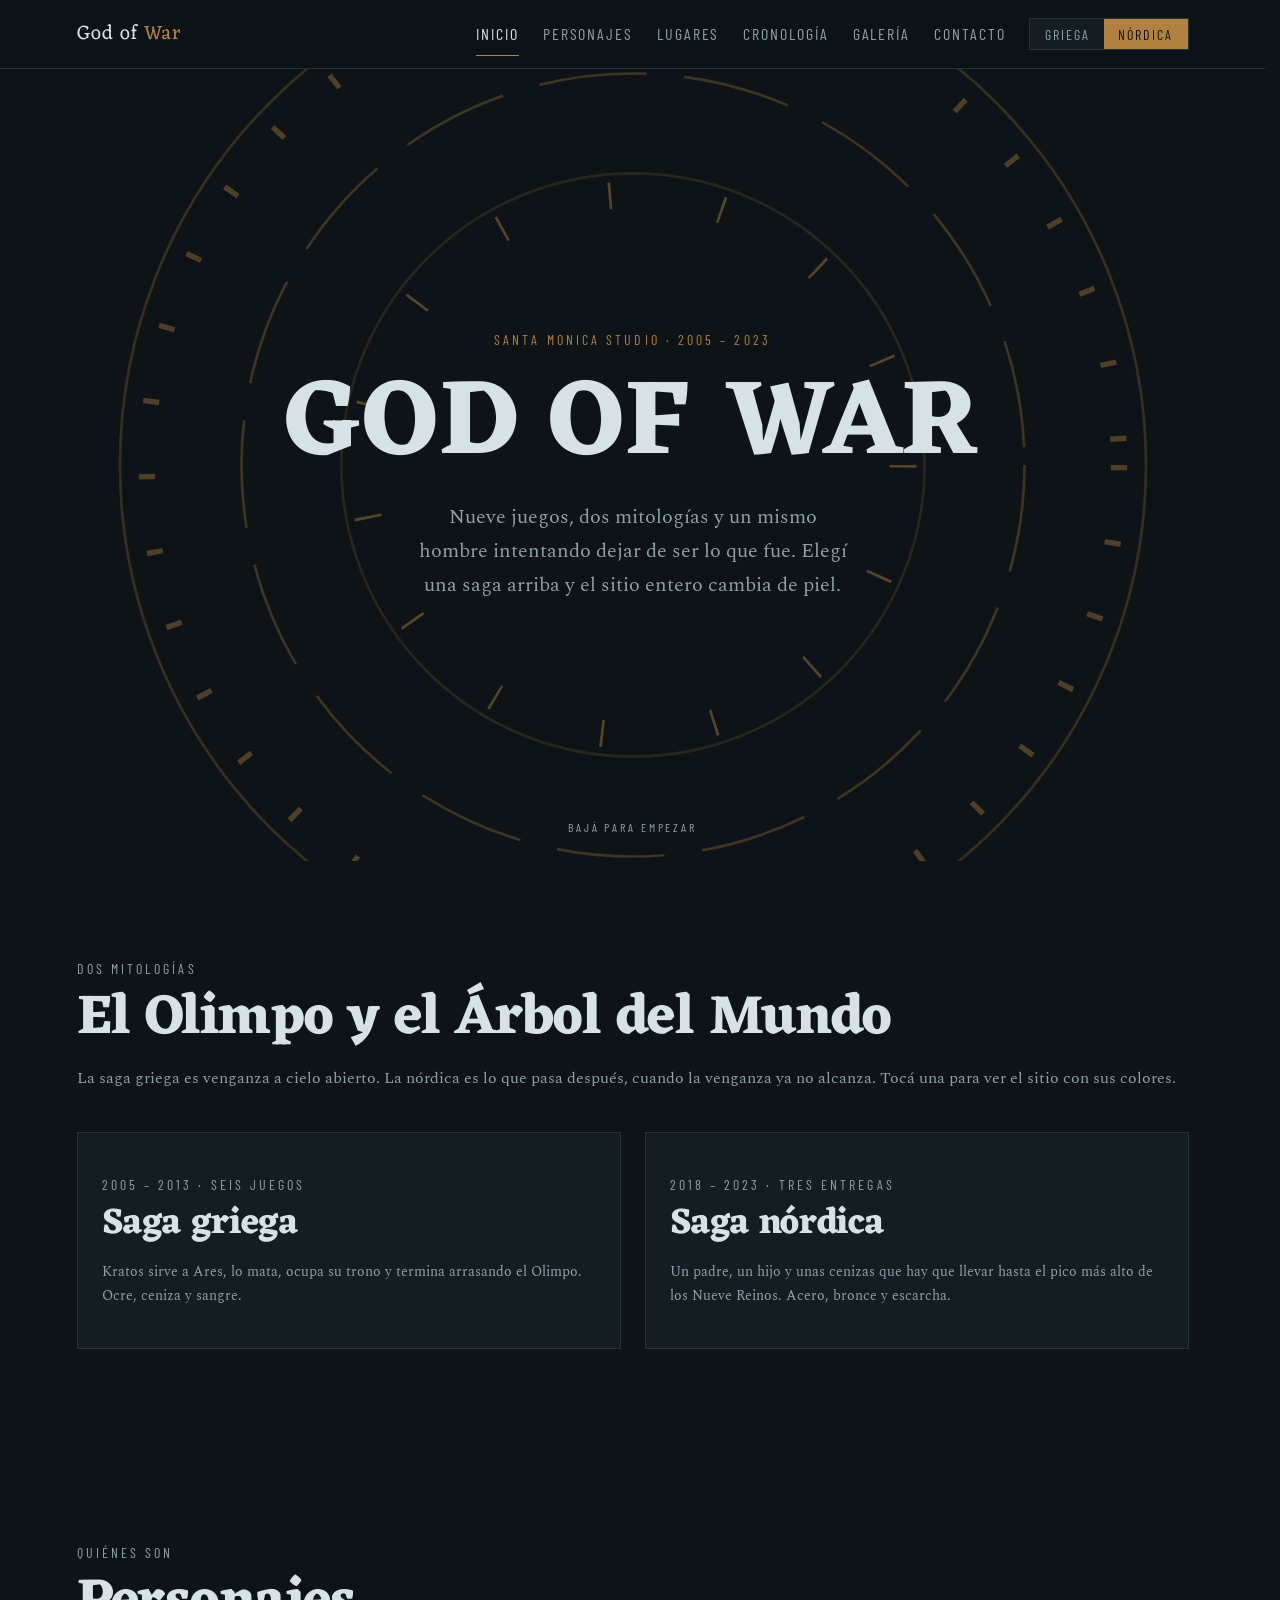
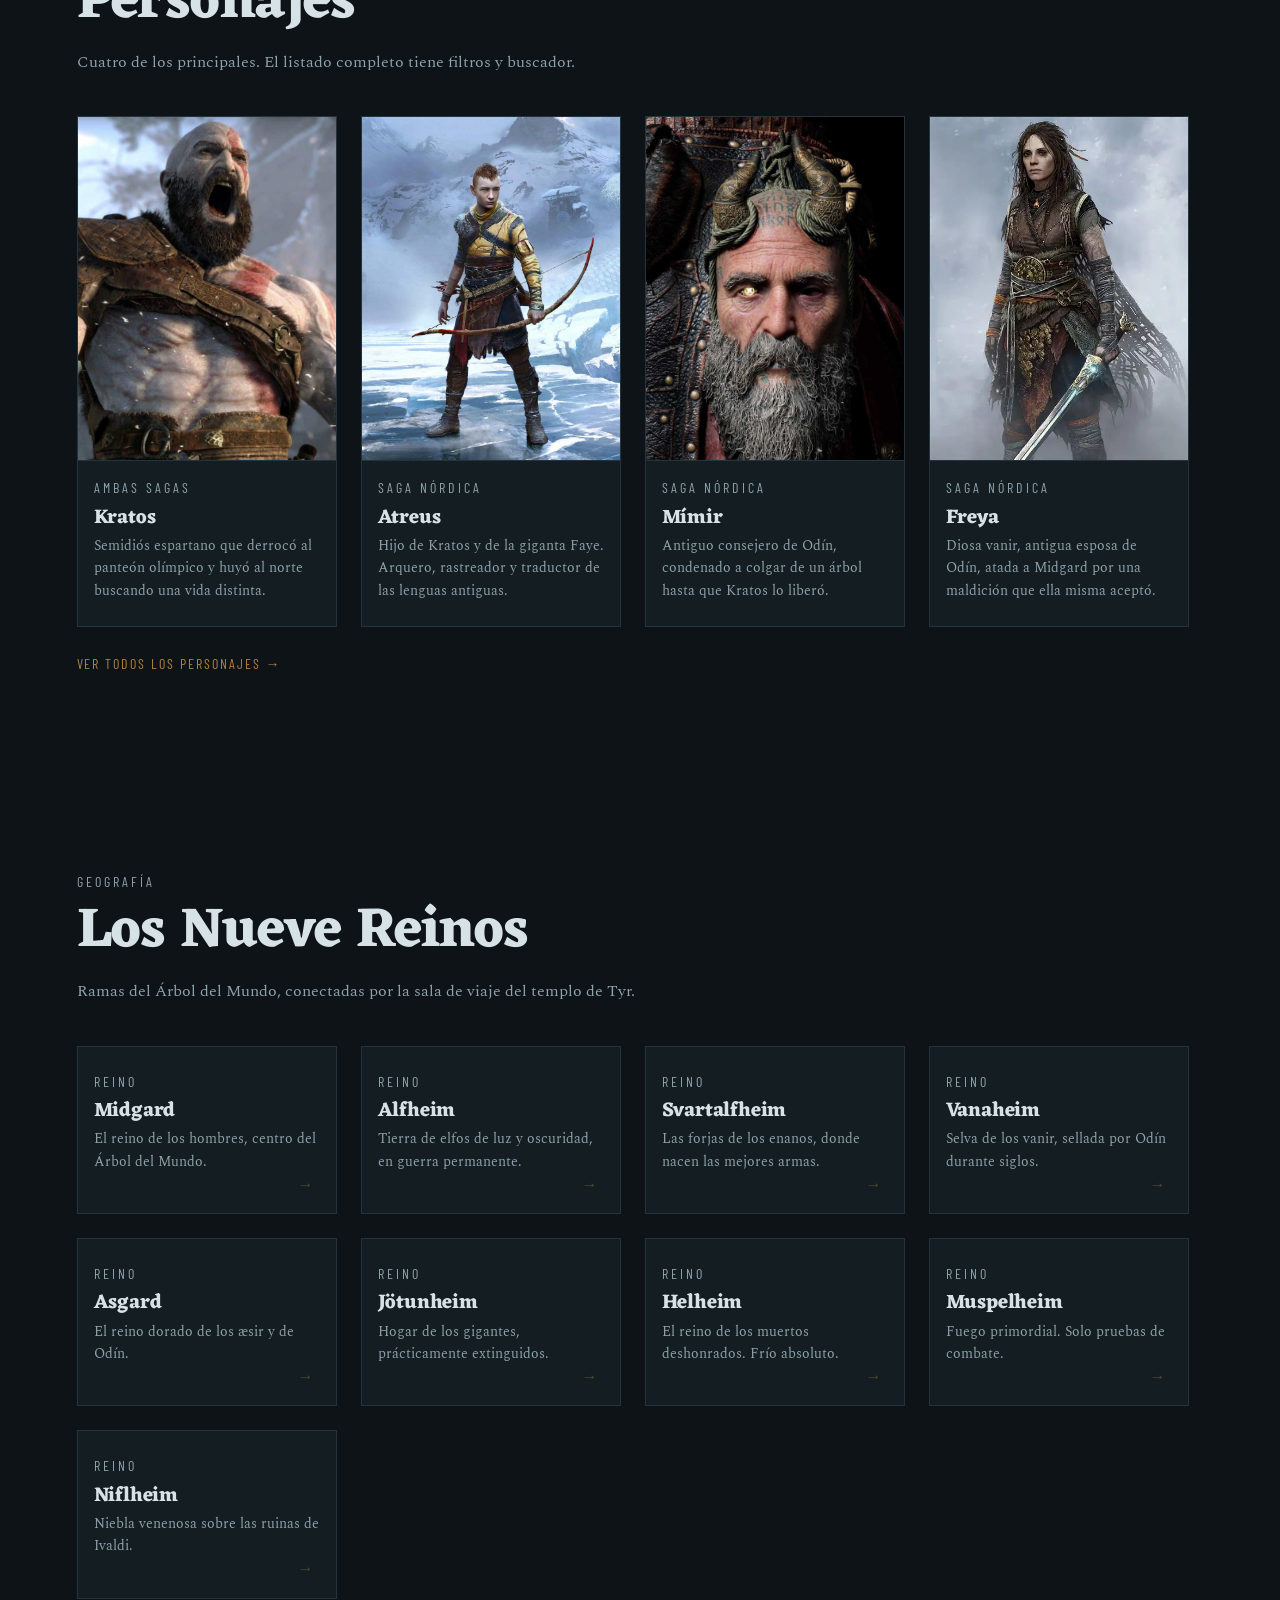
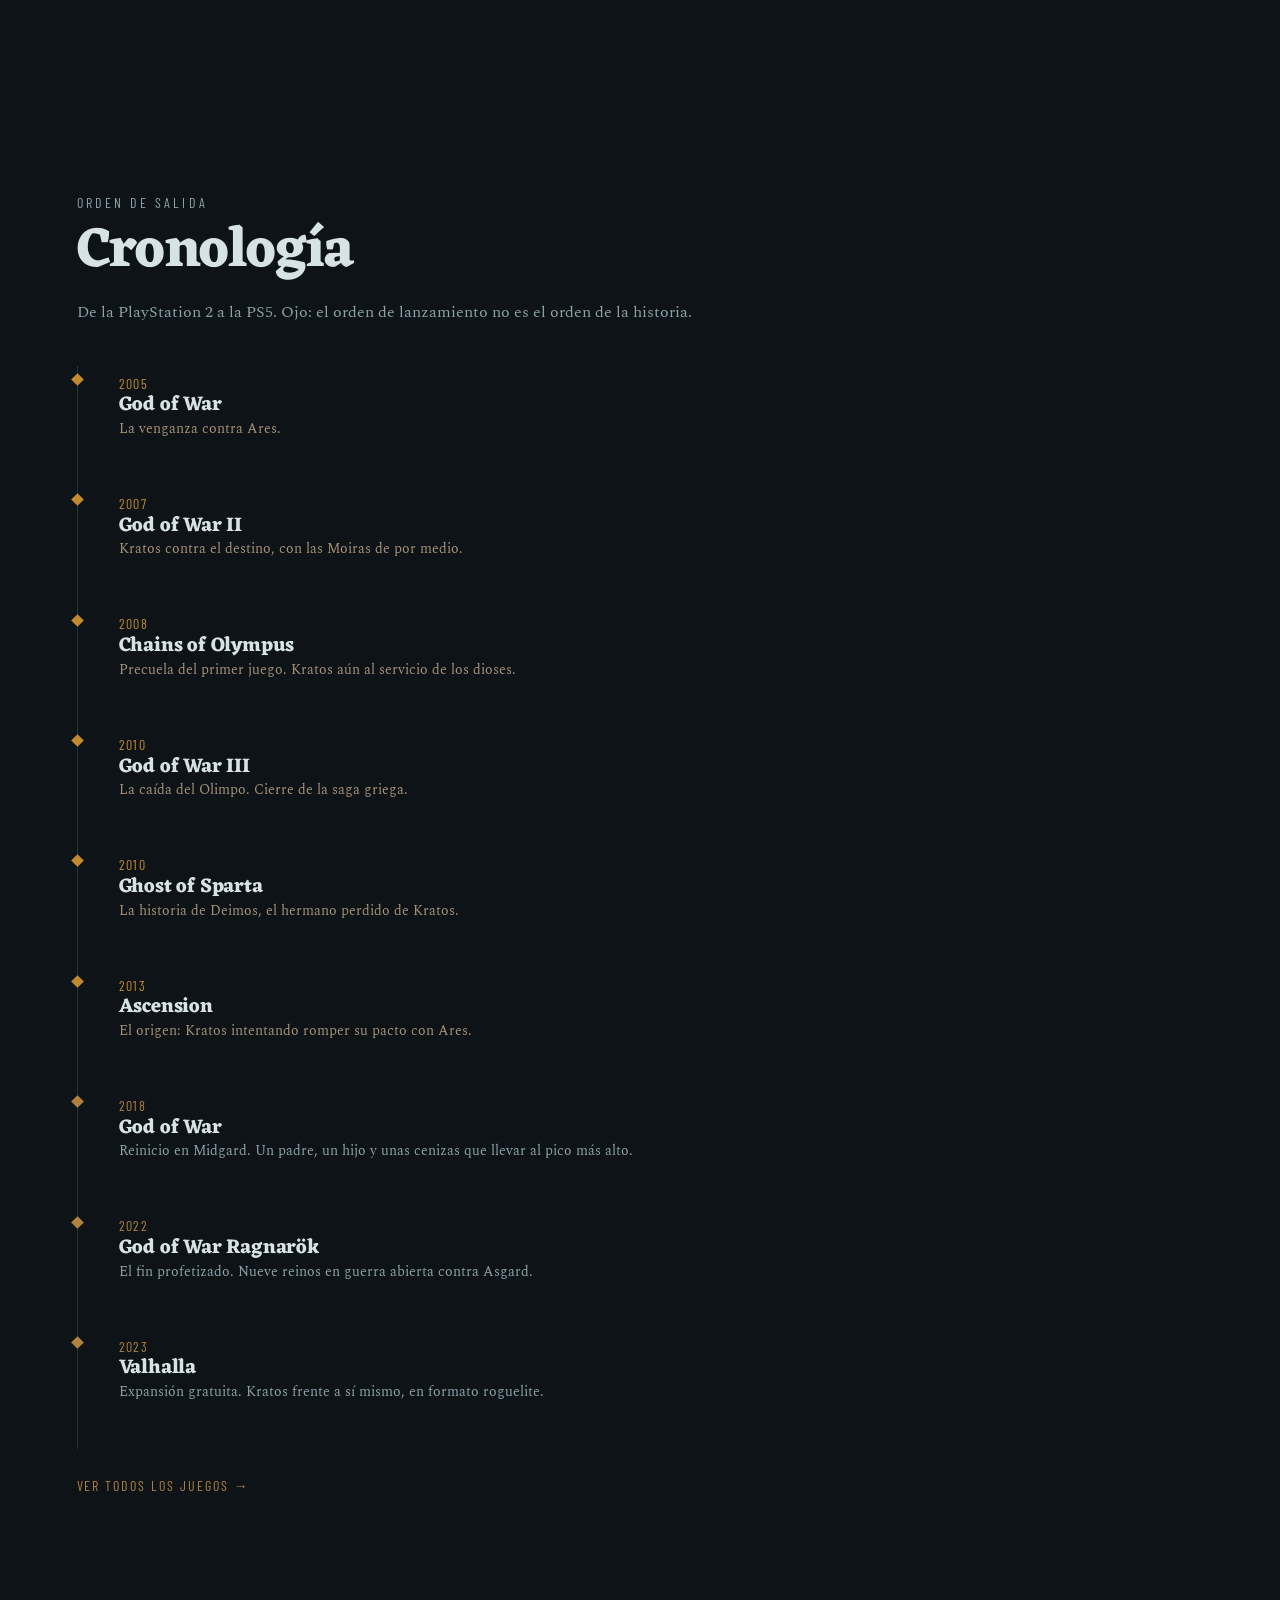
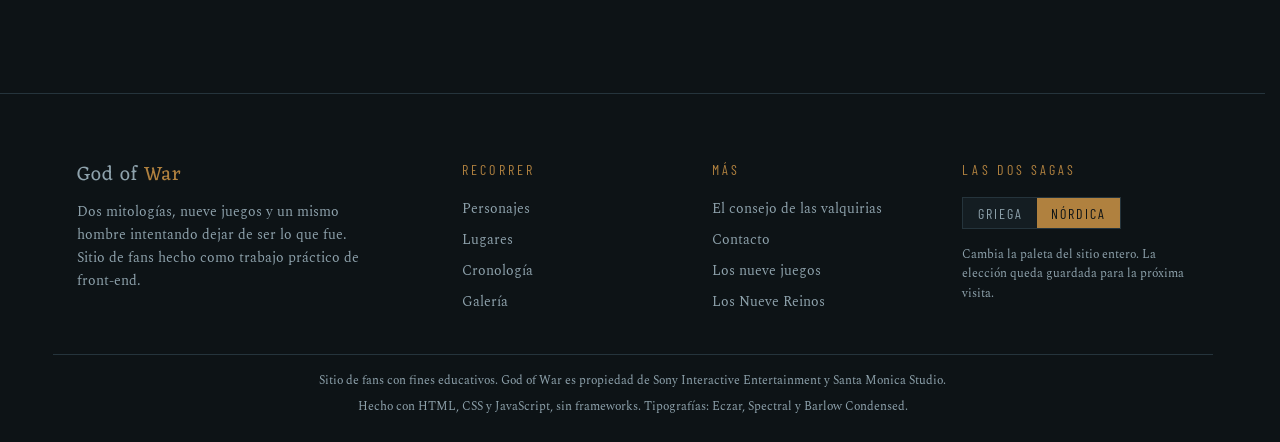
==== commit b3b1d8ac: "Feat: bios de pj, lugares y juegos. Responsive - Menu hamburguesa. | Fix: rutas de imagenes, info de" ====
--- a/index.html
+++ b/index.html
@@ -20,7 +20,7 @@
     <div class="contenedor cabecera__interior">
       <a class="marca" href="index.html">God of <span>War</span></a>
 
-      <nav class="navegacion" aria-label="Principal">
+      <nav class="navegacion" id="menu-principal" aria-label="Principal">
         <a href="index.html" aria-current="page">Inicio</a>
         <a href="personajes.html">Personajes</a>
         <a href="lugares.html">Lugares</a>
@@ -33,6 +33,10 @@
         <button type="button" data-cambiar-saga="griega" aria-pressed="false">Griega</button>
         <button type="button" data-cambiar-saga="nordica" aria-pressed="true">Nórdica</button>
       </div>
+      <button class="menu" type="button" id="btn-menu"
+              aria-expanded="false" aria-controls="menu-principal" aria-label="Abrir el menú">
+        <span class="menu__barras" aria-hidden="true"></span>
+      </button>
     </div>
   </header>
 
--- a/css/variables.css
+++ b/css/variables.css
@@ -41,6 +41,7 @@
   --e-6: 6rem;
 
   --ancho-max: 1160px;
+  --alto-cabecera: 68px;   /* lo usan los paneles pegajosos como tope */
   --radio: 2px;          /* casi nulo: piedra tallada, no botón de app */
   --transicion: 280ms cubic-bezier(.2, .7, .3, 1);
 
--- a/css/base.css
+++ b/css/base.css
@@ -115,6 +115,50 @@
   color: var(--texto);
   border-bottom-color: var(--acento);
 }
+
+/* ---------- Botón del menú (solo en pantallas chicas) ----------
+   Con seis secciones la navegación ya no entra en una fila de
+   celular: antes se desbordaba con un scroll horizontal que nadie
+   descubría, y la cabecera ocupaba 150px de alto. */
+
+.menu {
+  display: none;
+  width: 44px;
+  height: 44px;
+  padding: 0;
+  place-items: center;
+  background: none;
+  border: 1px solid var(--borde);
+  color: var(--texto);
+  cursor: pointer;
+  transition: border-color var(--transicion);
+}
+
+.menu:hover { border-color: var(--acento); }
+
+/* Tres barras: el span es la del medio, los pseudoelementos las otras. */
+.menu__barras { position: relative; }
+
+.menu__barras,
+.menu__barras::before,
+.menu__barras::after {
+  display: block;
+  width: 18px;
+  height: 2px;
+  background: currentColor;
+  transition: translate var(--transicion), rotate var(--transicion), background-color var(--transicion);
+}
+
+.menu__barras::before,
+.menu__barras::after { content: ""; position: absolute; left: 0; }
+
+.menu__barras::before { translate: 0 -6px; }
+.menu__barras::after  { translate: 0 6px; }
+
+/* Abierto: la del medio desaparece y las otras dos se cruzan. */
+.cabecera[data-menu="abierto"] .menu__barras { background: transparent; }
+.cabecera[data-menu="abierto"] .menu__barras::before { translate: 0 0; rotate: 45deg; }
+.cabecera[data-menu="abierto"] .menu__barras::after  { translate: 0 0; rotate: -45deg; }
 
 /* ---------- Interruptor de saga (elemento firma) ---------- */
 
@@ -215,6 +259,26 @@
   .pie__columna .interruptor { margin-inline: auto; }
 }
 
+/* ---------- Objetivos táctiles de cabecera y pie ---------- */
+
+@media (pointer: coarse), (max-width: 900px) {
+  .navegacion a {
+    display: flex;
+    align-items: center;
+    min-height: 44px;
+  }
+
+  .marca { display: inline-block; padding-block: .35rem; }
+
+  .interruptor button { min-height: 44px; }
+
+  .pie__columna a {
+    display: inline-flex;
+    align-items: center;
+    min-height: 44px;
+  }
+}
+
 /* ---------- Movimiento reducido ---------- */
 
 @media (prefers-reduced-motion: reduce) {
@@ -227,8 +291,69 @@
 }
 
 @media (max-width: 900px) {
-  .cabecera__interior { flex-wrap: wrap; padding-block: var(--e-2); }
-  .navegacion { order: 3; width: 100%; margin-left: 0; overflow-x: auto; }
-  .navegacion a { white-space: nowrap; }
+  /* Una sola fila: la barra mantiene su alto y su centrado pase lo
+     que pase con el panel. */
+  .cabecera__interior { flex-wrap: nowrap; column-gap: var(--e-2); }
+
+  .menu { display: grid; }
+
+  /* El interruptor se comprime para que marca, sagas y botón entren
+     en una sola fila hasta en pantallas de 320px. */
   .cabecera__interior .interruptor { margin-left: auto; }
-}
+  .cabecera__interior .interruptor button { padding: .4rem .55rem; letter-spacing: .08em; }
+
+  /* El panel cuelga por fuera del flujo, debajo de la cabecera.
+     Siendo un segundo renglón del flex se repartía el alto con la
+     barra y la descentraba, y al abrirse la empujaba hacia arriba.
+
+     Plegado va con visibility en vez de display porque display no se
+     puede animar, y visibility saca los enlaces del tabulador igual. */
+  .navegacion {
+    position: absolute;
+    top: 100%;
+    left: 0;
+    right: 0;
+    width: auto;
+    margin-left: 0;
+    display: flex;
+    flex-direction: column;
+    gap: 0;
+    padding-inline: var(--e-3);
+    background: var(--fondo);
+    border-top: 1px solid var(--borde);
+    border-bottom: 1px solid var(--borde);
+    box-shadow: 0 14px 28px var(--sombra);
+    max-height: 0;
+    opacity: 0;
+    visibility: hidden;
+    overflow: hidden;
+    padding-block: 0;
+    transition:
+      max-height 300ms cubic-bezier(.2, .7, .3, 1),
+      padding-block 300ms cubic-bezier(.2, .7, .3, 1),
+      opacity 300ms ease,
+      visibility 300ms;
+  }
+
+  /* El tope alcanza para las seis secciones. Es un máximo, no un
+     alto: el panel mide lo que miden sus enlaces. */
+  .cabecera[data-menu="abierto"] .navegacion {
+    max-height: 24rem;
+    opacity: 1;
+    visibility: visible;
+    padding-block: var(--e-2);
+  }
+
+  /* En vertical la marca de página va al costado, no abajo. */
+  .navegacion a {
+    border-bottom: none;
+    border-left: 2px solid transparent;
+    padding-inline: var(--e-2);
+  }
+
+  .navegacion a:hover,
+  .navegacion a[aria-current="page"] {
+    border-bottom-color: transparent;
+    border-left-color: var(--acento);
+  }
+}
--- a/css/main.css
+++ b/css/main.css
@@ -507,7 +507,7 @@
 
 .acuse > p { color: var(--texto-suave); margin-bottom: var(--e-3); }
 
-.contacto__aparte-columna { position: sticky; top: 84px; }
+.contacto__aparte-columna { position: sticky; top: calc(var(--alto-cabecera) + var(--e-2)); }
 
 .contacto__aparte {
   border: 1px solid var(--borde);
@@ -601,7 +601,21 @@
   margin-top: var(--e-2);
 }
 
+/* Con biografías de cuatro párrafos, la columna de texto es mucho
+   más alta que la imagen y dejaba medio metro de hueco al costado.
+   Pegada, la foto acompaña la lectura. Solo en dos columnas: apilada
+   taparía el texto en vez de acompañarlo. */
+.ficha__cuerpo > .marco {
+  position: sticky;
+  top: calc(var(--alto-cabecera) + var(--e-2));
+}
+
 .ficha h1 { font-size: var(--t-2xl); margin-block: var(--e-1) var(--e-2); }
+
+/* Cuerpo de la biografía: varios párrafos con aire entre ellos. */
+.ficha__texto { margin-top: var(--e-2); }
+
+.ficha__texto p + p { margin-top: var(--e-2); }
 
 .ficha__datos { list-style: none; padding: 0; margin-top: var(--e-3); }
 
@@ -645,6 +659,8 @@
 .galeria__item {
   position: relative;
   aspect-ratio: 3 / 4;
+  width: 100%;
+  padding: 0;
   border: 1px solid var(--borde);
   overflow: hidden;
   background:
@@ -776,9 +792,17 @@
   padding-top: var(--e-1);
 }
 
-.lightbox__pie h3 { font-size: var(--t-lg); margin-bottom: .3rem; }
-
-.lightbox__pie .rotulo { color: var(--texto-suave); }
+.lightbox__pie h3 { font-size: var(--t-lg); margin-block: .2rem .35rem; }
+
+.lightbox__pie .rotulo { color: var(--acento); }
+
+.lightbox__pie p:not(.rotulo) {
+  color: var(--texto-suave);
+  font-size: var(--t-sm);
+  line-height: 1.6;
+  max-width: 62ch;
+  margin-inline: auto;
+}
 
 @media (max-width: 700px) {
   .lightbox__flecha { top: auto; bottom: var(--e-2); translate: 0 0; }
@@ -842,5 +866,52 @@
 
 @media (max-width: 700px) {
   .ficha__cuerpo { grid-template-columns: 1fr; }
+  .ficha__cuerpo > .marco { position: static; }
   .buscador { margin-left: 0; width: 100%; }
 }
+
+/* ---------- Ajustes de pantalla chica ---------- */
+
+@media (max-width: 560px) {
+  /* Anterior y siguiente lado a lado dejaban 160px por título:
+     los nombres largos quedaban en cuatro renglones. */
+  .nav-juegos { grid-template-columns: 1fr; }
+
+  .nav-juegos__enlace--der { text-align: left; align-items: flex-start; }
+
+  /* La fila clave/valor se comprimía hasta dejar el valor en 28px.
+     Apilada, cada parte se lee entera. */
+  .ficha__datos li {
+    flex-direction: column;
+    align-items: flex-start;
+    gap: .15rem;
+  }
+
+  /* Una sola columna convertía el mosaico en una tira. Dos entran
+     bien incluso a 320px. */
+  .galeria { grid-template-columns: repeat(2, 1fr); }
+}
+
+/* ---------- Objetivos táctiles ----------
+   Nada que se toque con el dedo por debajo de 44px de alto, que es
+   el mínimo recomendado. En escritorio con mouse no hace falta y la
+   densidad se mantiene como estaba. */
+
+@media (pointer: coarse), (max-width: 900px) {
+  .filtro,
+  .buscador,
+  .boton { min-height: 44px; }
+
+  .chip,
+  .volver,
+  .migas a {
+    display: inline-flex;
+    align-items: center;
+    min-height: 44px;
+  }
+
+  /* Las casillas de 13px eran difíciles de ver, aunque la etiqueta
+     entera sea el área clicable. */
+  .juramento input,
+  .bando input { width: 1.15rem; height: 1.15rem; }
+}
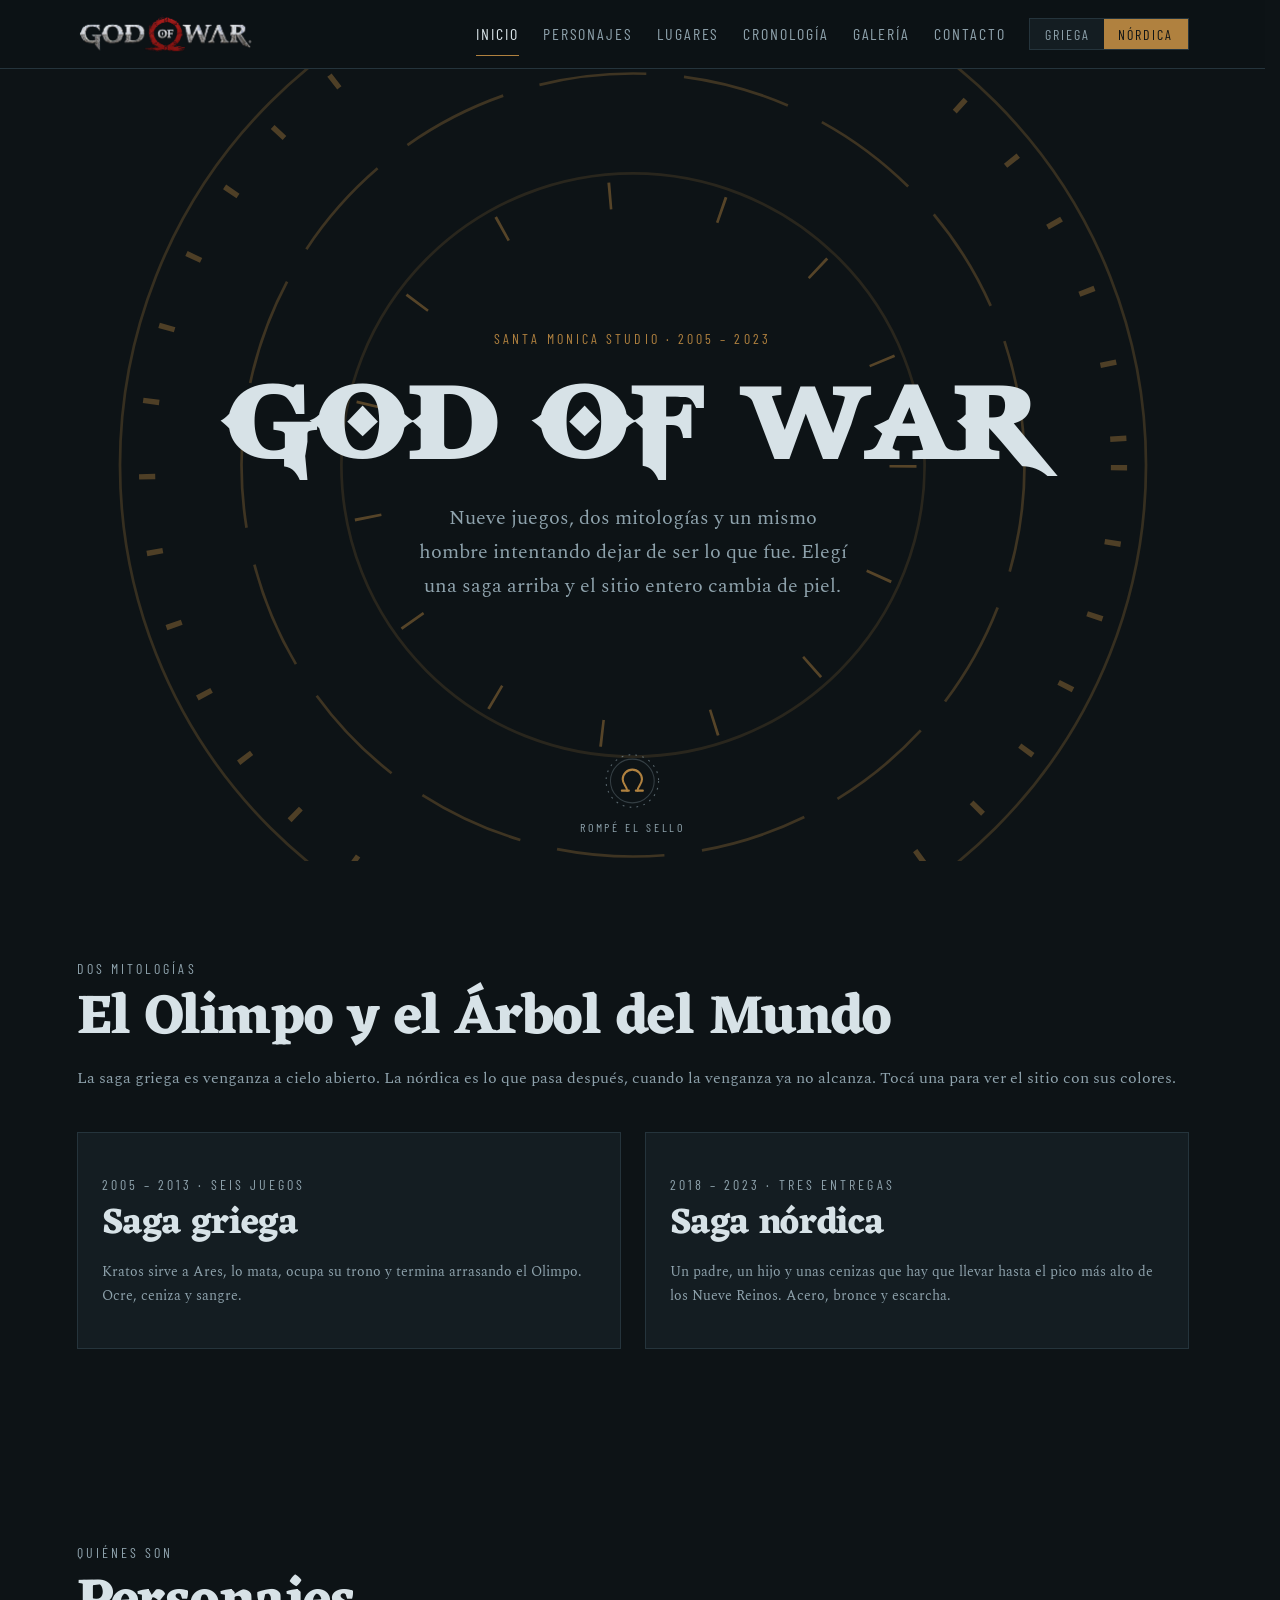
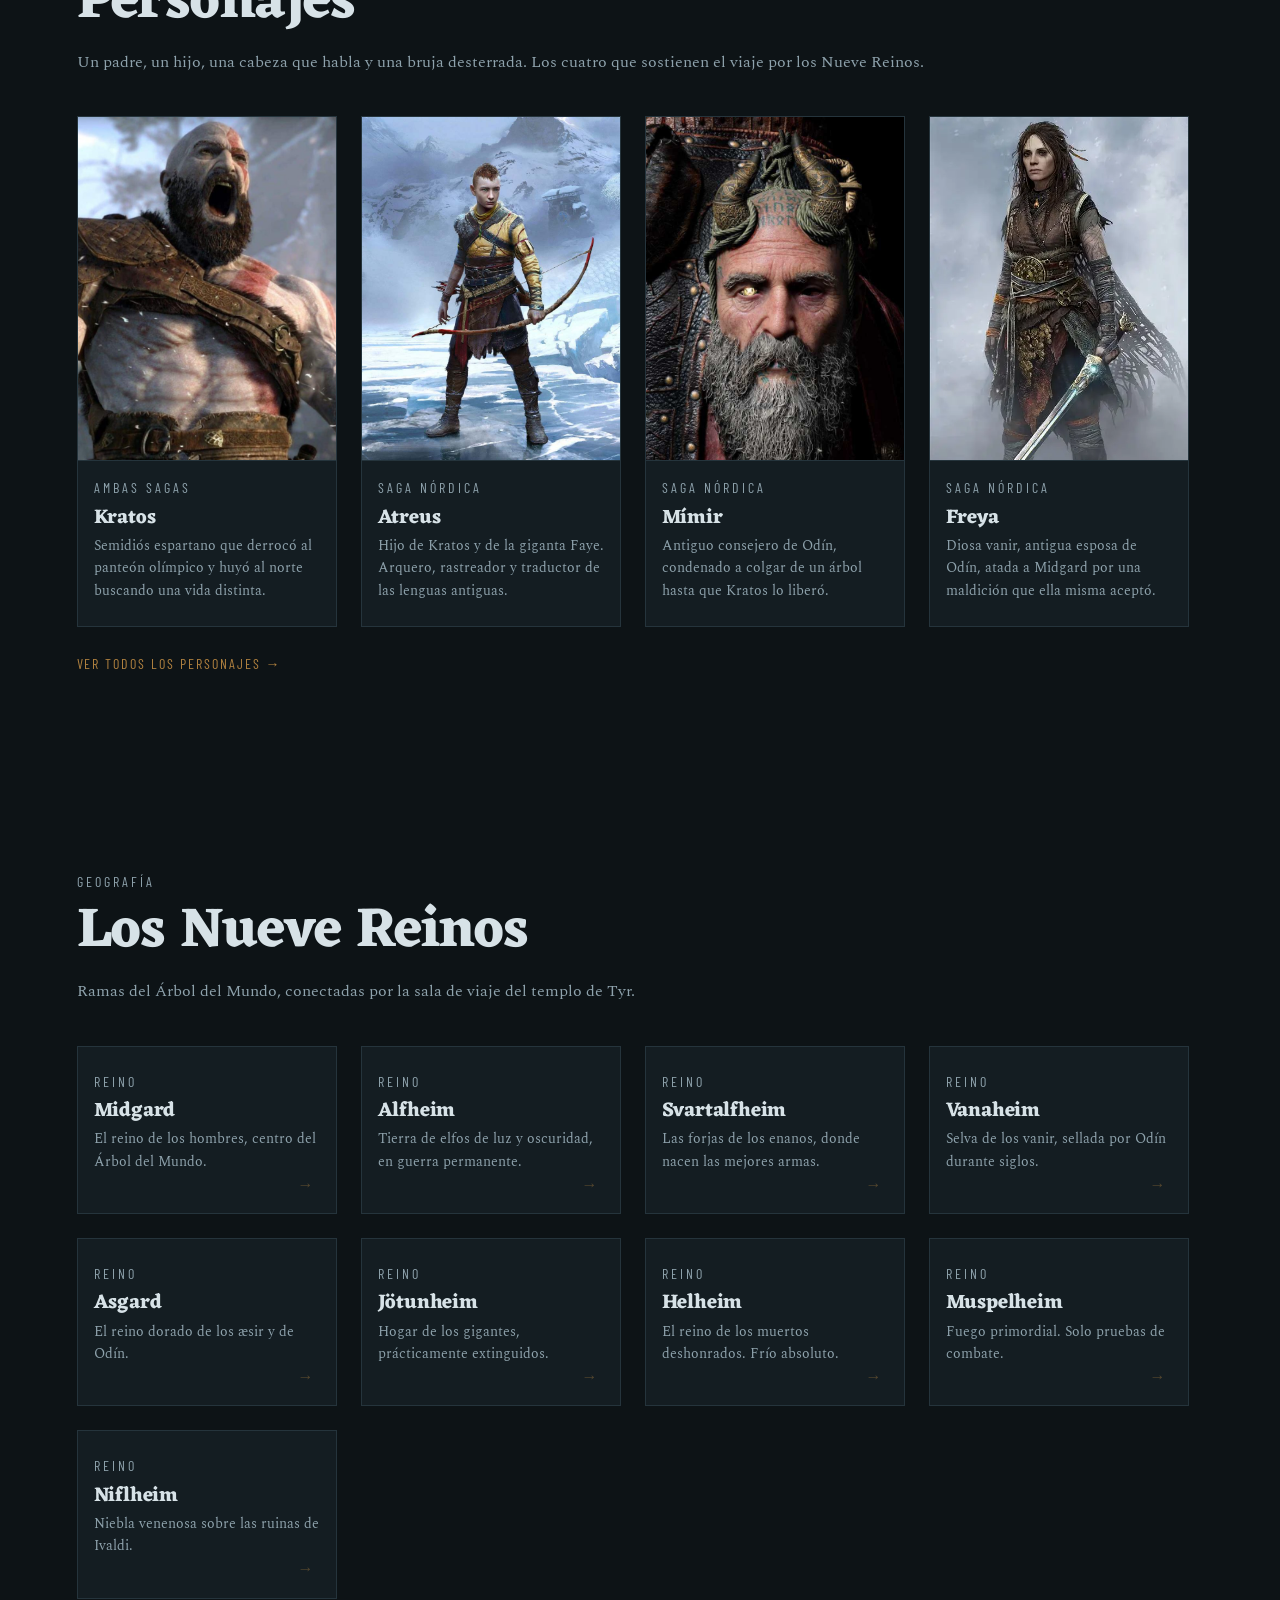
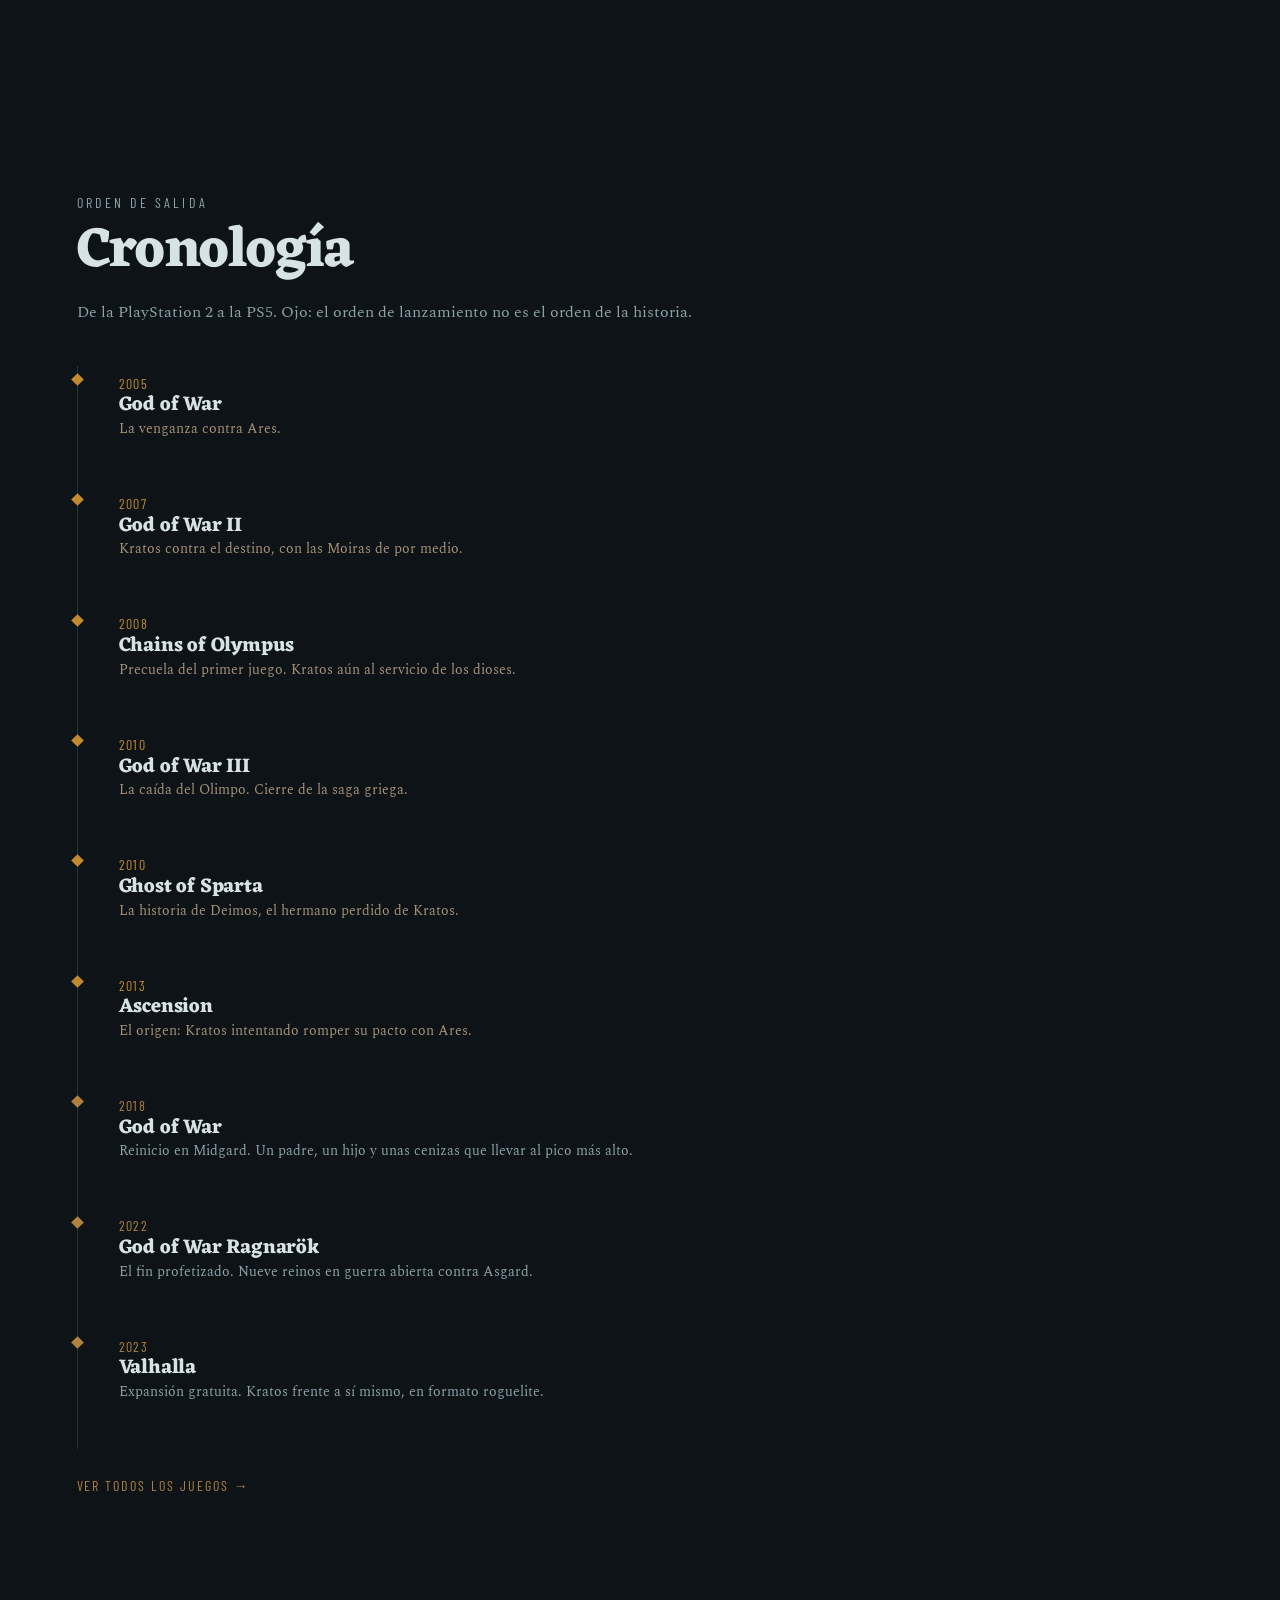
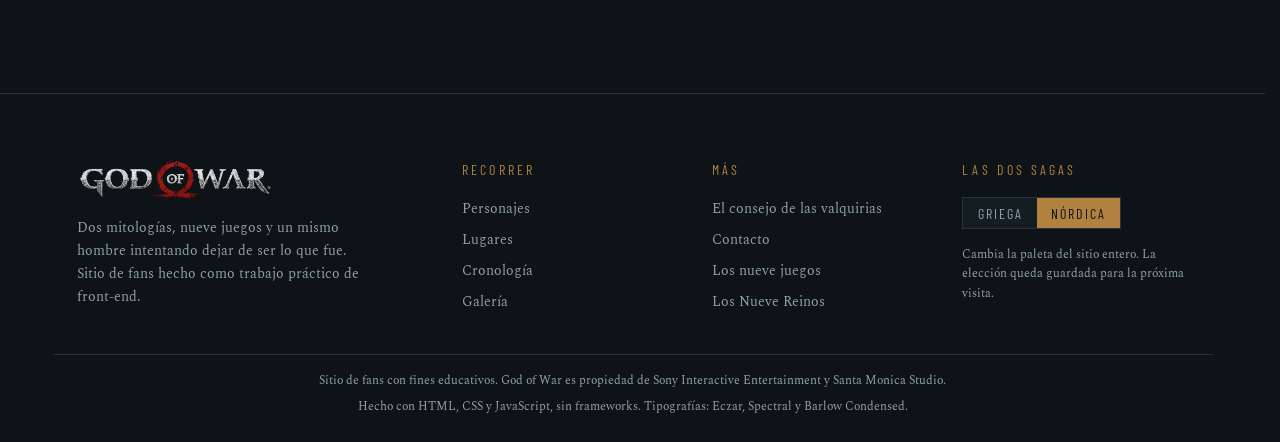
==== commit 54cc3f7c: "Feat: svg omega para el botón del hero. Logo y favicon nuevos. Fuente original del juego para el H1 " ====
--- a/index.html
+++ b/index.html
@@ -6,6 +6,8 @@
   <title>God of War — De Esparta a los Nueve Reinos</title>
   <meta name="description" content="Recorrido por las dos sagas de God of War: personajes, reinos y cronología de los nueve juegos.">
 
+  <link rel="icon" href="assets/img/favicon.ico" sizes="any">
+
   <link rel="preconnect" href="https://fonts.googleapis.com">
   <link rel="preconnect" href="https://fonts.gstatic.com" crossorigin>
   <link href="https://fonts.googleapis.com/css2?family=Barlow+Condensed:wght@400;600&family=Eczar:wght@600;800&family=Spectral:ital,wght@0,400;0,600;1,400&display=swap" rel="stylesheet">
@@ -18,7 +20,7 @@
 
   <header class="cabecera">
     <div class="contenedor cabecera__interior">
-      <a class="marca" href="index.html">God of <span>War</span></a>
+      <a class="marca" href="index.html"><img class="marca__img" src="assets/img/logo.png" alt="God of War" width="725" height="189"></a>
 
       <nav class="navegacion" id="menu-principal" aria-label="Principal">
         <a href="index.html" aria-current="page">Inicio</a>
@@ -70,11 +72,28 @@
         </p>
       </div>
 
-      <p class="portada__aviso">Bajá para empezar</p>
+      <a class="sello" href="#sagas-seccion">
+        <span class="sello__anillo">
+          <svg viewBox="0 0 64 64" aria-hidden="true" focusable="false">
+            <g class="sello__giro">
+              <circle cx="32" cy="32" r="30" stroke-dasharray="2 6" opacity=".6"/>
+            </g>
+            <circle cx="32" cy="32" r="25" opacity=".3"/>
+
+            <!-- Omega: el símbolo de God of War desde 2005. Va en las dos
+                 sagas; lo que cambia con el tema es el color. -->
+            <g class="sello__glifo">
+              <path d="M26 43C26 38 21 36 21 30A11 11 0 1 1 43 30C43 36 38 38 38 43"/>
+              <path d="M20 43H28M36 43H44"/>
+            </g>
+          </svg>
+        </span>
+        <span class="sello__texto">Rompé el sello<span class="solo-lectores"> para empezar el recorrido</span></span>
+      </a>
     </section>
 
     <!-- ============ LAS DOS SAGAS ============ -->
-    <section class="seccion contenedor revelar">
+    <section class="seccion contenedor revelar" id="sagas-seccion">
       <div class="seccion__encabezado">
         <p class="rotulo">Dos mitologías</p>
         <h2>El Olimpo y el Árbol del Mundo</h2>
@@ -107,11 +126,11 @@
     </section>
 
     <!-- ============ PERSONAJES DESTACADOS ============ -->
-    <section class="seccion contenedor revelar">
+    <section class="seccion contenedor revelar" id="destacados-seccion">
       <div class="seccion__encabezado">
         <p class="rotulo">Quiénes son</p>
         <h2>Personajes</h2>
-        <p>Cuatro de los principales. El listado completo tiene filtros y buscador.</p>
+        <p id="destacados-bajada">Un padre, un hijo, una cabeza que habla y una bruja desterrada. Los cuatro que sostienen el viaje por los Nueve Reinos.</p>
       </div>
 
       <ul class="rejilla" id="destacados"></ul>
@@ -153,7 +172,7 @@
     <div class="contenedor pie__interior">
 
       <div class="pie__marca">
-        <a class="marca" href="index.html">God of <span>War</span></a>
+        <a class="marca" href="index.html"><img class="marca__img" src="assets/img/logo.png" alt="God of War" width="725" height="189"></a>
         <p>
           Dos mitologías, nueve juegos y un mismo hombre intentando dejar de ser
           lo que fue. Sitio de fans hecho como trabajo práctico de front-end.
--- a/css/variables.css
+++ b/css/variables.css
@@ -20,6 +20,8 @@
 
   /* --- Tipografías --- */
   --display: "Eczar", Georgia, serif;
+  /* Solo para el titular de la portada. Ver la nota del @font-face. */
+  --titular: "GodOfWar", var(--display);
   --cuerpo:  "Spectral", Georgia, serif;
   --utilidad:"Barlow Condensed", "Arial Narrow", sans-serif;
 
@@ -30,7 +32,7 @@
   --t-lg:  1.25rem;
   --t-xl:  clamp(1.5rem, 1.1rem + 1.8vw, 2.25rem);
   --t-2xl: clamp(2rem, 1.3rem + 3.2vw, 3.5rem);
-  --t-3xl: clamp(3rem, 1.5rem + 6.5vw, 7rem);
+  --t-3xl: clamp(2rem, .4rem + 8vw, 7rem);
 
   /* --- Espaciado --- */
   --e-1: .5rem;
--- a/css/base.css
+++ b/css/base.css
@@ -42,6 +42,25 @@
   outline-offset: 3px;
 }
 
+/* ---------- Tipografía del titular ----------
+   Es una recreación del logotipo hecha por fans, no la oficial: Sony
+   nunca distribuyó la suya. Trae A-Z, a-z y números, pero ni un
+   acento y le faltan · — « » ¿.
+
+   Por eso se usa únicamente en el titular de la portada, que dice
+   "God of War" y no tiene ninguno de esos caracteres. Aplicarla a un
+   título con acento haría que el navegador completara esa sola letra
+   con otra fuente, y el salto se ve. El resto de los títulos siguen
+   con Eczar, que sí tiene el juego completo. */
+
+@font-face {
+  font-family: "GodOfWar";
+  src: url("../assets/fonts/GODOFWAR.TTF") format("truetype");
+  font-weight: 400;
+  font-style: normal;
+  font-display: swap;
+}
+
 /* ---------- Utilidades ---------- */
 
 .contenedor {
@@ -85,13 +104,28 @@
 }
 
 .marca {
-  font-family: var(--display);
-  font-size: var(--t-lg);
-  letter-spacing: .04em;
-  white-space: nowrap;
-}
-
-.marca span { color: var(--acento); }
+  display: block;
+  width: 180px;
+  flex-shrink: 0;
+}
+
+/* El logo ocupa 693x146 dentro de un lienzo de 725x189: sobra sobre
+   todo abajo, donde está el ®. La caja toma la proporción del dibujo
+   y object-fit descarta ese margen, así el logo queda centrado en la
+   barra y no flotando arriba.
+
+   Los tres valores salen de medir el PNG. Si se reemplaza el archivo,
+   hay que volver a medirlo y ajustarlos. */
+.marca__img {
+  display: block;
+  width: 100%;
+  height: auto;
+  aspect-ratio: 693 / 146;
+  object-fit: cover;
+  object-position: center 18%;
+}
+
+.pie__marca .marca { width: 200px; }
 
 .navegacion {
   display: flex;
@@ -268,7 +302,7 @@
     min-height: 44px;
   }
 
-  .marca { display: inline-block; padding-block: .35rem; }
+  .marca { display: flex; align-items: center; min-height: 44px; }
 
   .interruptor button { min-height: 44px; }
 
@@ -294,6 +328,8 @@
   /* Una sola fila: la barra mantiene su alto y su centrado pase lo
      que pase con el panel. */
   .cabecera__interior { flex-wrap: nowrap; column-gap: var(--e-2); }
+
+  .cabecera__interior .marca { width: 132px; }
 
   .menu { display: grid; }
 
@@ -357,3 +393,11 @@
     border-left-color: var(--acento);
   }
 }
+
+/* Pantallas muy angostas: el logo cede ancho para que entren el
+   interruptor y el boton del menu en la misma fila. Va despues del
+   bloque de 900px a proposito: misma especificidad, gana el ultimo. */
+@media (max-width: 380px) {
+  .cabecera__interior .marca { width: 104px; }
+  .cabecera__interior .interruptor button { padding: .4rem .4rem; letter-spacing: .04em; }
+}
--- a/css/main.css
+++ b/css/main.css
@@ -17,6 +17,7 @@
 .portada__texto { position: relative; z-index: 2; }
 
 .portada h1 {
+  font-family: var(--titular);
   font-size: var(--t-3xl);
   letter-spacing: .02em;
   text-transform: uppercase;
@@ -52,22 +53,68 @@
 
 @keyframes girar { to { rotate: 360deg; } }
 
-.portada__aviso {
+/* Sello de la portada: el acceso a la primera sección. Repite el
+   motivo del anillo del hero y cambia de glifo con la saga, así que
+   también funciona como pista de que el interruptor de arriba hace
+   algo. Es un enlace de verdad, no un adorno. */
+.sello {
   position: absolute;
   bottom: var(--e-3);
   left: 50%;
   translate: -50% 0;
   z-index: 2;
+  display: grid;
+  justify-items: center;
+  gap: var(--e-1);
+  color: var(--texto-suave);
+  transition: color var(--transicion), translate var(--transicion);
+}
+
+.sello:hover { color: var(--texto); translate: -50% 4px; }
+
+.sello__anillo { display: block; width: 56px; height: 56px; }
+
+.sello__anillo svg {
+  display: block;
+  width: 100%;
+  height: 100%;
+  fill: none;
+  stroke: currentColor;
+  stroke-width: 1.2;
+}
+
+/* El anillo exterior gira como los del hero, pero más lento. */
+.sello__giro {
+  animation: girar 28s linear infinite;
+  transform-origin: center;
+}
+
+.sello__glifo {
+  stroke: var(--acento);
+  stroke-width: 2.4;
+  stroke-linecap: round;
+  stroke-linejoin: round;
+  transition: stroke var(--transicion);
+}
+
+.sello:hover .sello__glifo { stroke: var(--acento-claro); }
+
+.sello__texto {
   font-family: var(--utilidad);
   font-size: var(--t-xs);
   text-transform: uppercase;
   letter-spacing: .24em;
-  color: var(--texto-suave);
+}
+
+@media (max-width: 560px) {
+  .sello__anillo { width: 46px; height: 46px; }
 }
 
 /* ---------- Secciones genéricas ---------- */
 
-.seccion { padding-block: var(--e-6); }
+/* La cabecera es fija: sin este margen, al saltar a un ancla el
+   título de la sección queda tapado abajo de ella. */
+.seccion { padding-block: var(--e-6); scroll-margin-top: calc(var(--alto-cabecera) + var(--e-2)); }
 
 /* Sin tope de ancho: el encabezado usa todo el contenedor. Con un
    max-width en ch los títulos y las bajadas cortaban muy lejos del
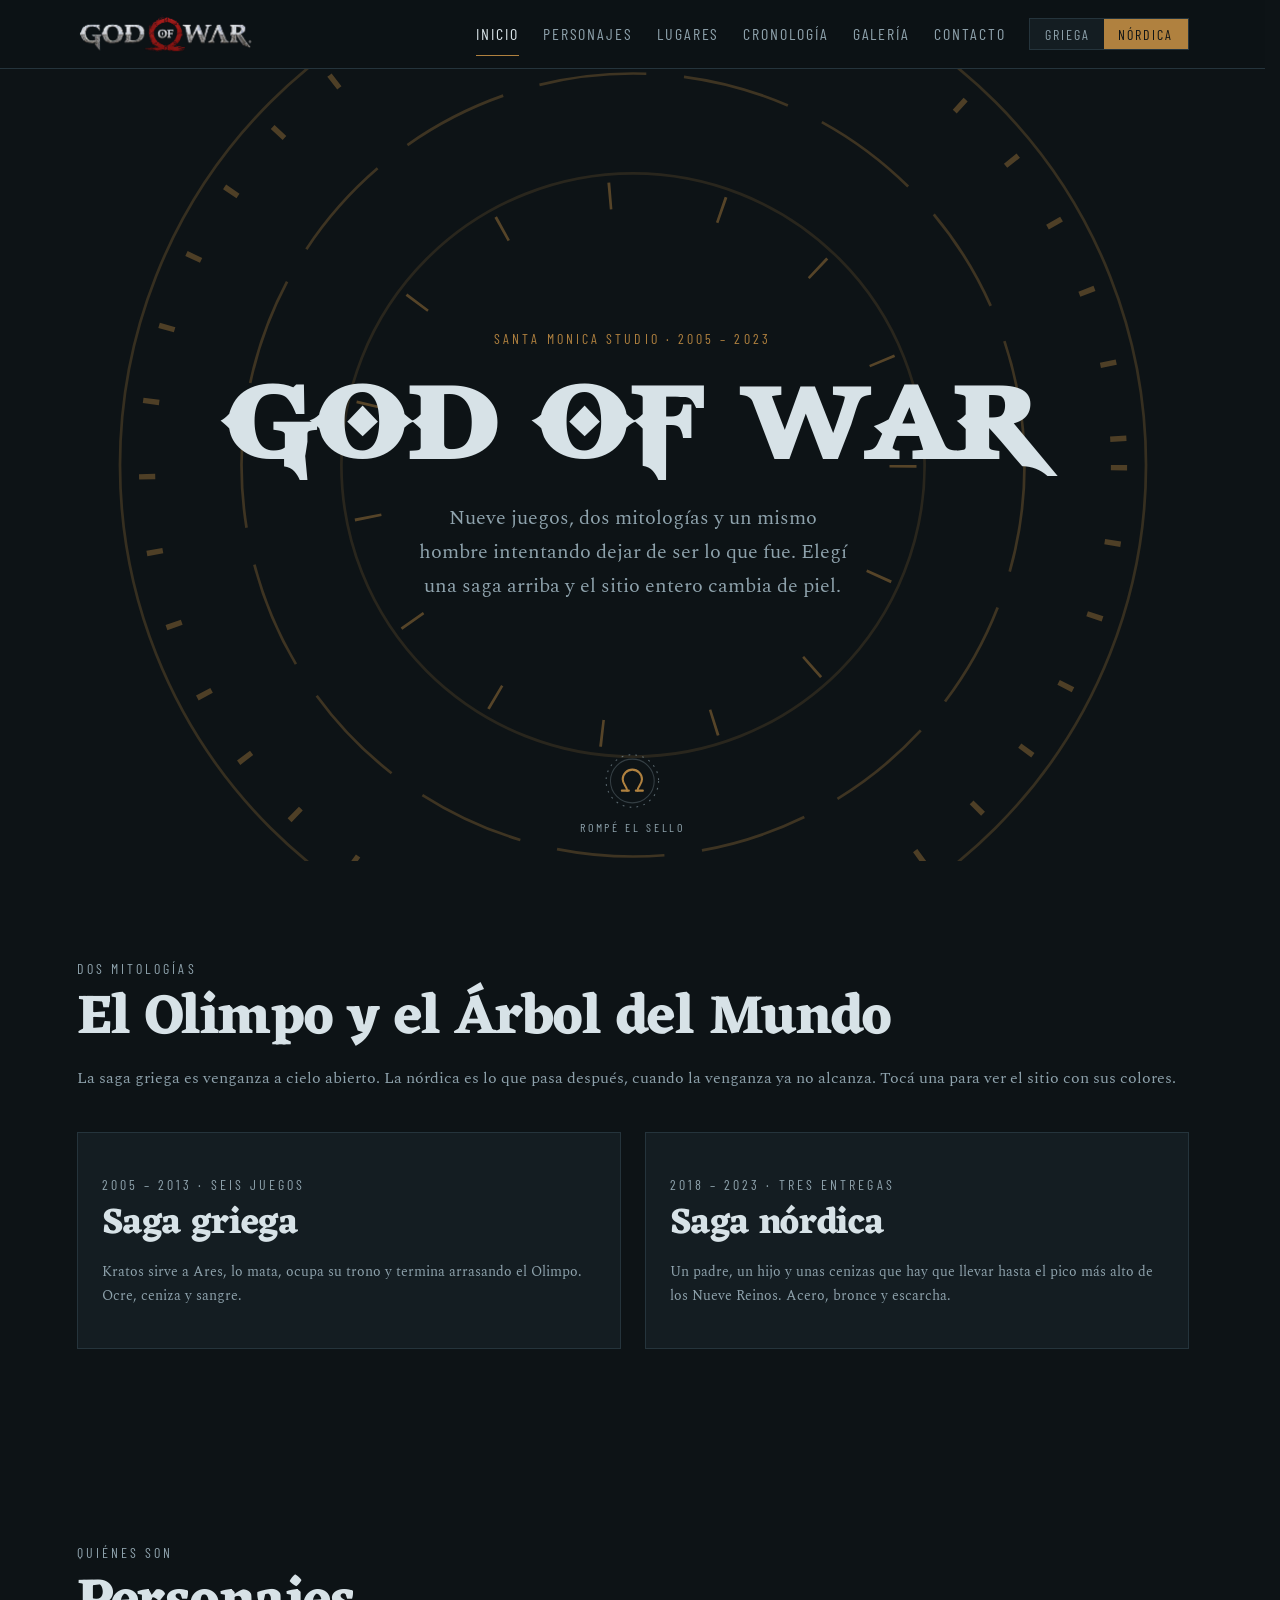
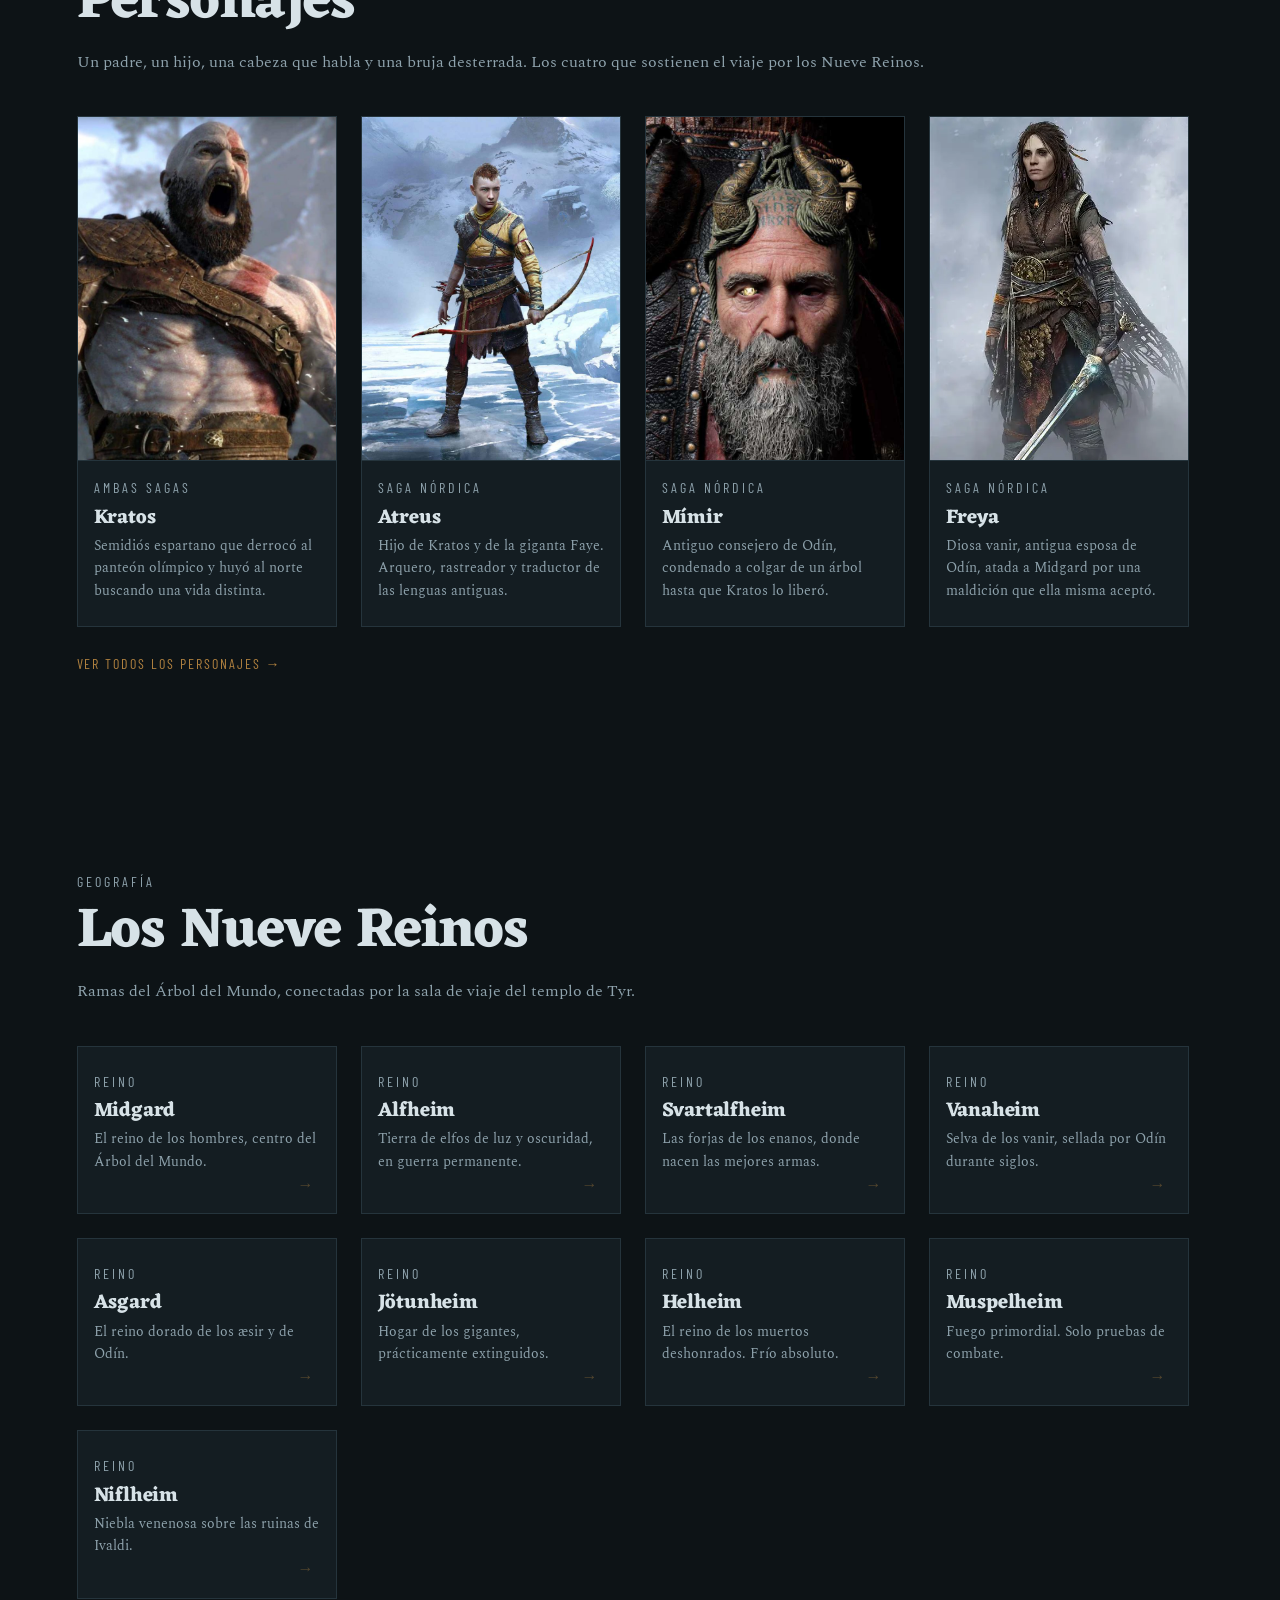
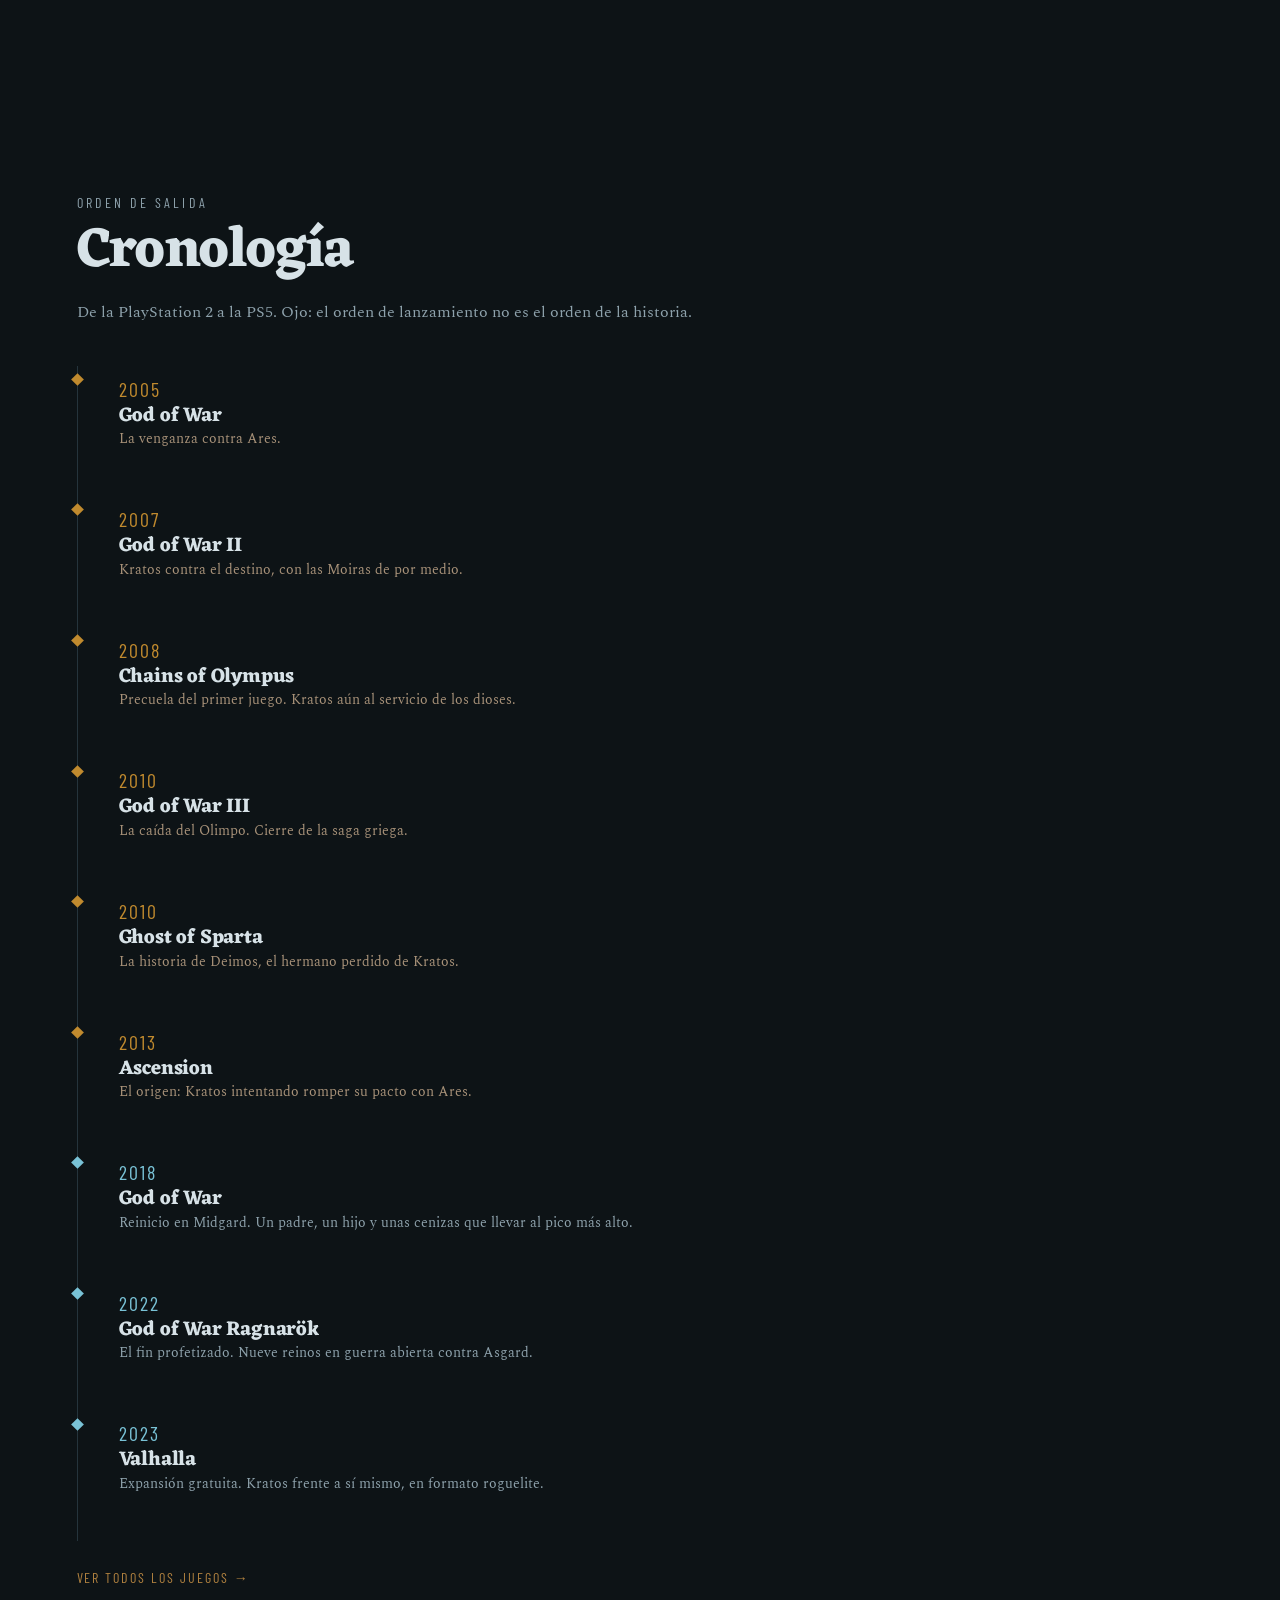
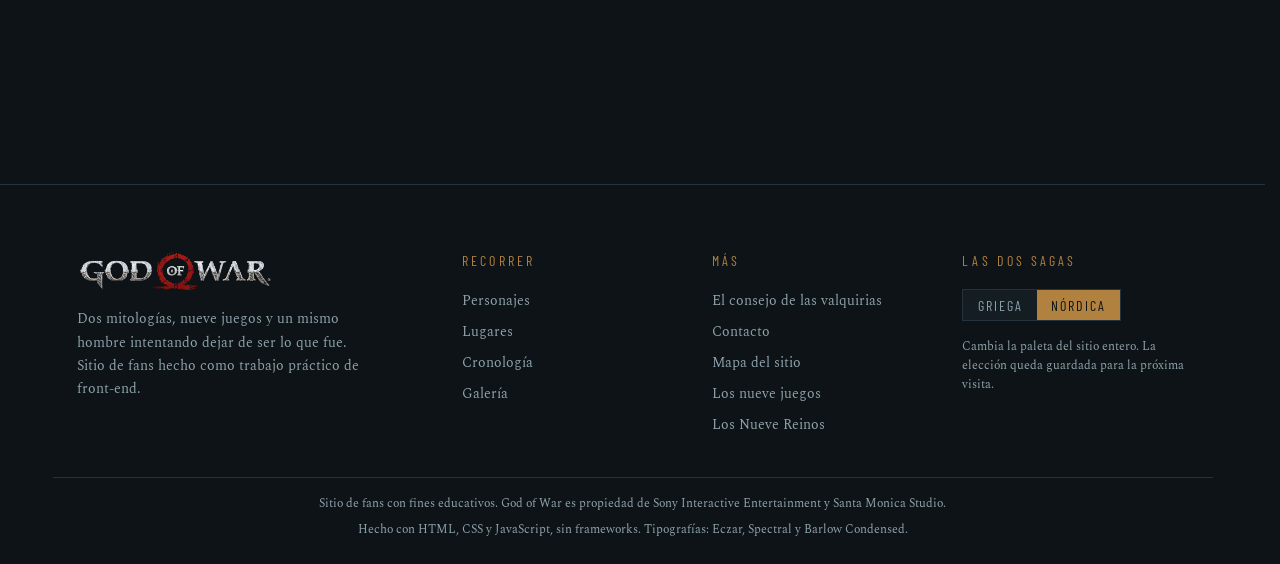
==== commit e04174b1: "Feat: mapa de sitio" ====
--- a/index.html
+++ b/index.html
@@ -194,6 +194,7 @@
         <ul>
           <li><a href="valquirias.html">El consejo de las valquirias</a></li>
           <li><a href="contacto.html">Contacto</a></li>
+          <li><a href="mapa.html">Mapa del sitio</a></li>
           <li><a href="index.html#cronologia-seccion">Los nueve juegos</a></li>
           <li><a href="index.html#reinos-seccion">Los Nueve Reinos</a></li>
         </ul>
--- a/css/variables.css
+++ b/css/variables.css
@@ -49,9 +49,17 @@
 
   /* Acentos fijos por saga: se usan cuando un elemento tiene que
      mostrar su color propio aunque el tema global sea el opuesto
-     (por ejemplo, un hito griego en una cronología con tema nórdico). */
+     (por ejemplo, un hito griego en una cronología con tema nórdico).
+
+     No se redefinen en [data-saga]: ese es justamente el punto.
+
+     Tienen que verse DISTINTOS entre sí o la distinción no sirve de
+     nada. Antes eran #c08a2e y #b0813f, a un 6% de distancia: el
+     mecanismo funcionaba pero nadie podía notarlo. Ahora van el ocre
+     cálido de Grecia contra la escarcha del norte, que es el contraste
+     que el sitio usa para separar las dos sagas. */
   --acento-griego:  #c08a2e;
-  --acento-nordico: #b0813f;
+  --acento-nordico: #79c2d6;
 }
 
 /* --- Saga griega: ceniza, ocre, sangre --- */
--- a/css/main.css
+++ b/css/main.css
@@ -173,9 +173,15 @@
   padding: 0 0 var(--e-4) var(--e-4);
 }
 
-/* Rombo. Toma el color del acento por defecto, pero cada hito
-   lleva su propia saga (data-saga) y así siempre pinta al color
-   correcto aunque el tema global sea el opuesto. */
+/* Cada hito declara el color de SU saga en una variable propia, y
+   todo lo de adentro —rombo, año, hover y estado activo— sale de ahí.
+   Antes el hover y el activo usaban var(--acento), que cambia con el
+   tema: al pasar el mouse, un juego nórdico se pintaba de griego. */
+.hito { --color-hito: var(--acento); }
+
+.hito[data-saga="griega"]  { --color-hito: var(--acento-griego); }
+.hito[data-saga="nordica"] { --color-hito: var(--acento-nordico); }
+
 .hito::before {
   content: "";
   position: absolute;
@@ -183,13 +189,10 @@
   top: .55rem;
   width: 9px;
   height: 9px;
-  background: var(--acento);
+  background: var(--color-hito);
   rotate: 45deg;
   transition: background-color var(--transicion);
 }
-
-.hito[data-saga="griega"]::before { background: var(--acento-griego); }
-.hito[data-saga="nordica"]::before { background: var(--acento-nordico); }
 
 .hito__enlace {
   display: block;
@@ -200,24 +203,26 @@
   transition: border-color var(--transicion), background-color var(--transicion);
 }
 
+/* El fondo también sale del color del hito, no de --superficie.
+   Con --superficie, en tema griego el hover pintaba una banda marrón
+   cálida (#1c1611, más clara que la página) sobre CUALQUIER juego, y
+   esa banda se comía el borde de 1px: un juego nórdico parecía tener
+   hover naranja aunque el borde fuera celeste. */
 .hito__enlace:hover {
-  border-left-color: var(--acento);
-  background: var(--superficie);
+  border-left-color: var(--color-hito);
+  background: color-mix(in srgb, var(--color-hito) 12%, transparent);
 }
 
 .hito__anio {
   font-family: var(--utilidad);
   font-size: var(--t-lg);
   letter-spacing: .1em;
-  color: var(--acento);
-}
-
-.hito[data-saga="griega"] .hito__anio { color: var(--acento-griego); }
-.hito[data-saga="nordica"] .hito__anio { color: var(--acento-nordico); }
+  color: var(--color-hito);
+}
 
 .hito h3 { font-size: var(--t-lg); }
 
-.hito p { color: var(--texto-suave); font-size: var(--t-sm); }
+.hito p:not(.hito__anio) { color: var(--texto-suave); font-size: var(--t-sm); }
 
 /* Estado activo: el hito del juego que se está viendo en la ficha. */
 .hito.hito--activo::before {
@@ -226,8 +231,8 @@
 }
 
 .hito.hito--activo .hito__enlace {
-  border-left-color: var(--acento);
-  background: var(--superficie);
+  border-left-color: var(--color-hito);
+  background: color-mix(in srgb, var(--color-hito) 12%, transparent);
   pointer-events: none;
 }
 
@@ -587,6 +592,105 @@
   .contacto__aparte-columna { position: static; }
 }
 
+/* ---------- Mapa del sitio ---------- */
+
+.mapa { display: grid; gap: var(--e-5); }
+
+.mapa__grupo {
+  border-top: 1px solid var(--borde);
+  padding-top: var(--e-2);
+}
+
+.mapa__grupo h3 {
+  font-size: var(--t-xl);
+  margin-bottom: var(--e-2);
+}
+
+/* El contador va al lado del título, en la tipografía de utilidad,
+   igual que los contadores de los listados. */
+.mapa__cuenta {
+  font-family: var(--utilidad);
+  font-size: var(--t-sm);
+  letter-spacing: .16em;
+  color: var(--acento);
+  vertical-align: .35em;
+  margin-left: .4rem;
+}
+
+/* Columnas en vez de rejilla: con veinte nombres de largo desparejo el
+   texto fluye mejor si las columnas se llenan solas. El ancho mínimo
+   evita tener que escribir media queries. */
+.mapa__lista {
+  list-style: none;
+  padding: 0;
+  columns: 20rem auto;
+  column-gap: var(--e-4);
+}
+
+/* Nombre y nota fluyen como texto corrido. Con inline-flex y wrap la
+   nota se caía sola al renglón de abajo en cuanto el nombre era
+   largo, y quedaba un escalón raro en medio de la columna. */
+.mapa__lista li {
+  break-inside: avoid;
+  padding-block: .4rem;
+  line-height: 1.5;
+}
+
+/* El enlace envuelve nombre y nota: el área clicable es la línea
+   entera, que es bastante más fácil de acertar que una sola palabra.
+   Van como inline normal, no como flex: con flex y wrap la nota se
+   caía sola al renglón de abajo en cuanto el nombre era largo. */
+.mapa__lista a {
+  color: var(--texto);
+  border-bottom: 1px solid transparent;
+  transition: color var(--transicion), border-color var(--transicion);
+}
+
+.mapa__lista a:hover { color: var(--acento-claro); border-bottom-color: var(--acento); }
+
+.mapa__lista a[aria-current="page"] { color: var(--acento); }
+
+/* El nombre es lo que se viene a buscar: un escalón más grande que la
+   nota alcanza para que la vista caiga ahí primero. */
+.mapa__nombre { font-size: var(--t-lg); }
+
+/* La nota acompaña, no compite. Antes iba en la tipografía de rótulos,
+   en mayúsculas y con letter-spacing: se leía antes que el nombre. */
+.mapa__nota {
+  font-size: var(--t-sm);
+  font-style: italic;
+  color: var(--texto-suave);
+}
+
+/* El guión separador lo pone el CSS y no el dato: así el campo sigue
+   sirviendo en la tarjeta o en la ficha sin arrastrarlo puesto. */
+.mapa__nota::before { content: " — "; }
+
+/* Al pasar el mouse la nota acompaña al nombre en vez de quedarse
+   apagada: es un solo enlace, tiene que reaccionar como uno solo. */
+.mapa__lista a:hover .mapa__nota { color: inherit; opacity: .8; }
+
+/* Sigrún mientras el consejo siga abierto: se ve que existe, pero no
+   lleva a ningún lado. */
+.mapa__bloqueada {
+  color: var(--texto-suave);
+  opacity: .7;
+  cursor: not-allowed;
+}
+
+.mapa__bloqueada::before {
+  content: "🔒";
+  font-size: var(--t-sm);
+  margin-right: .35rem;
+}
+
+/* Son enlaces de texto dentro de un bloque de texto, así que no llevan
+   los 44px de alto: con 53 entradas la página se volvería inmanejable.
+   Lo que sí necesitan es aire entre renglones para no errarle al dedo. */
+@media (pointer: coarse), (max-width: 900px) {
+  .mapa__lista li { padding-block: .6rem; }
+}
+
 /* ---------- Página 404 ---------- */
 
 .error {
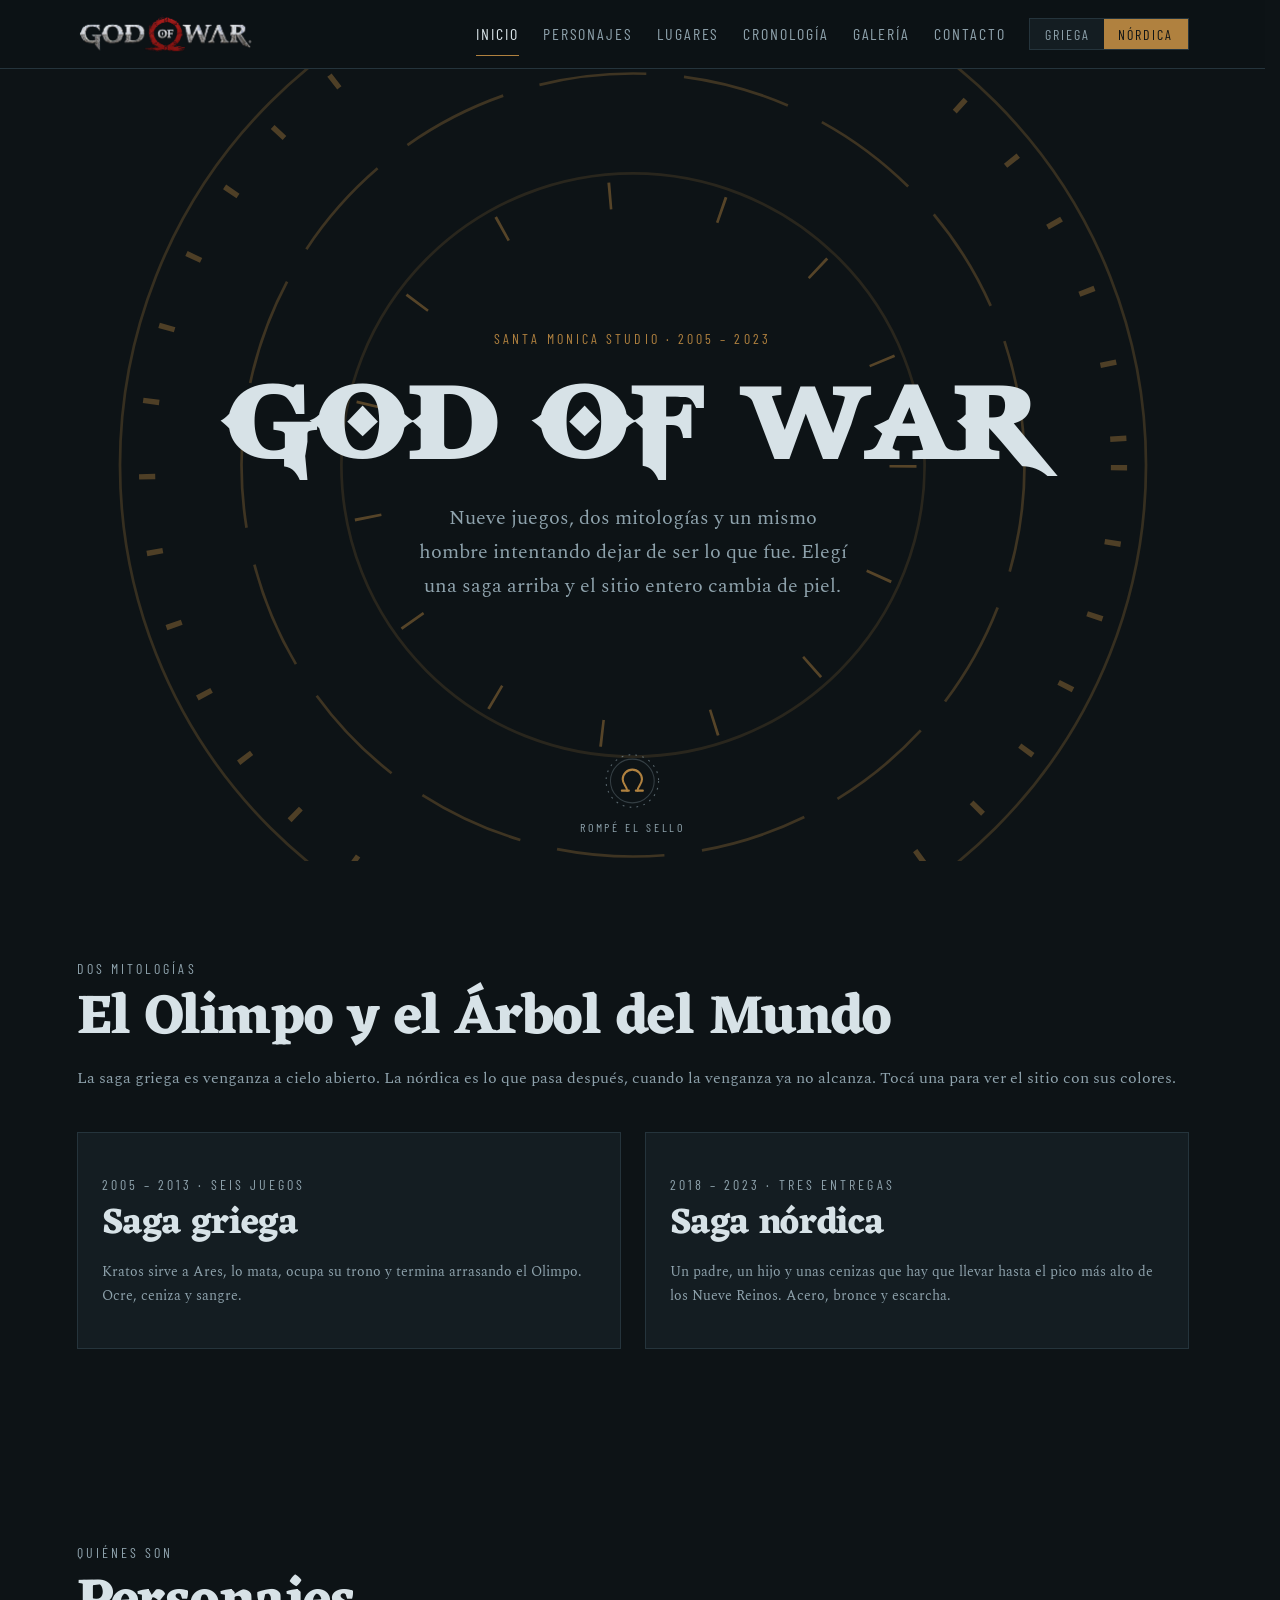
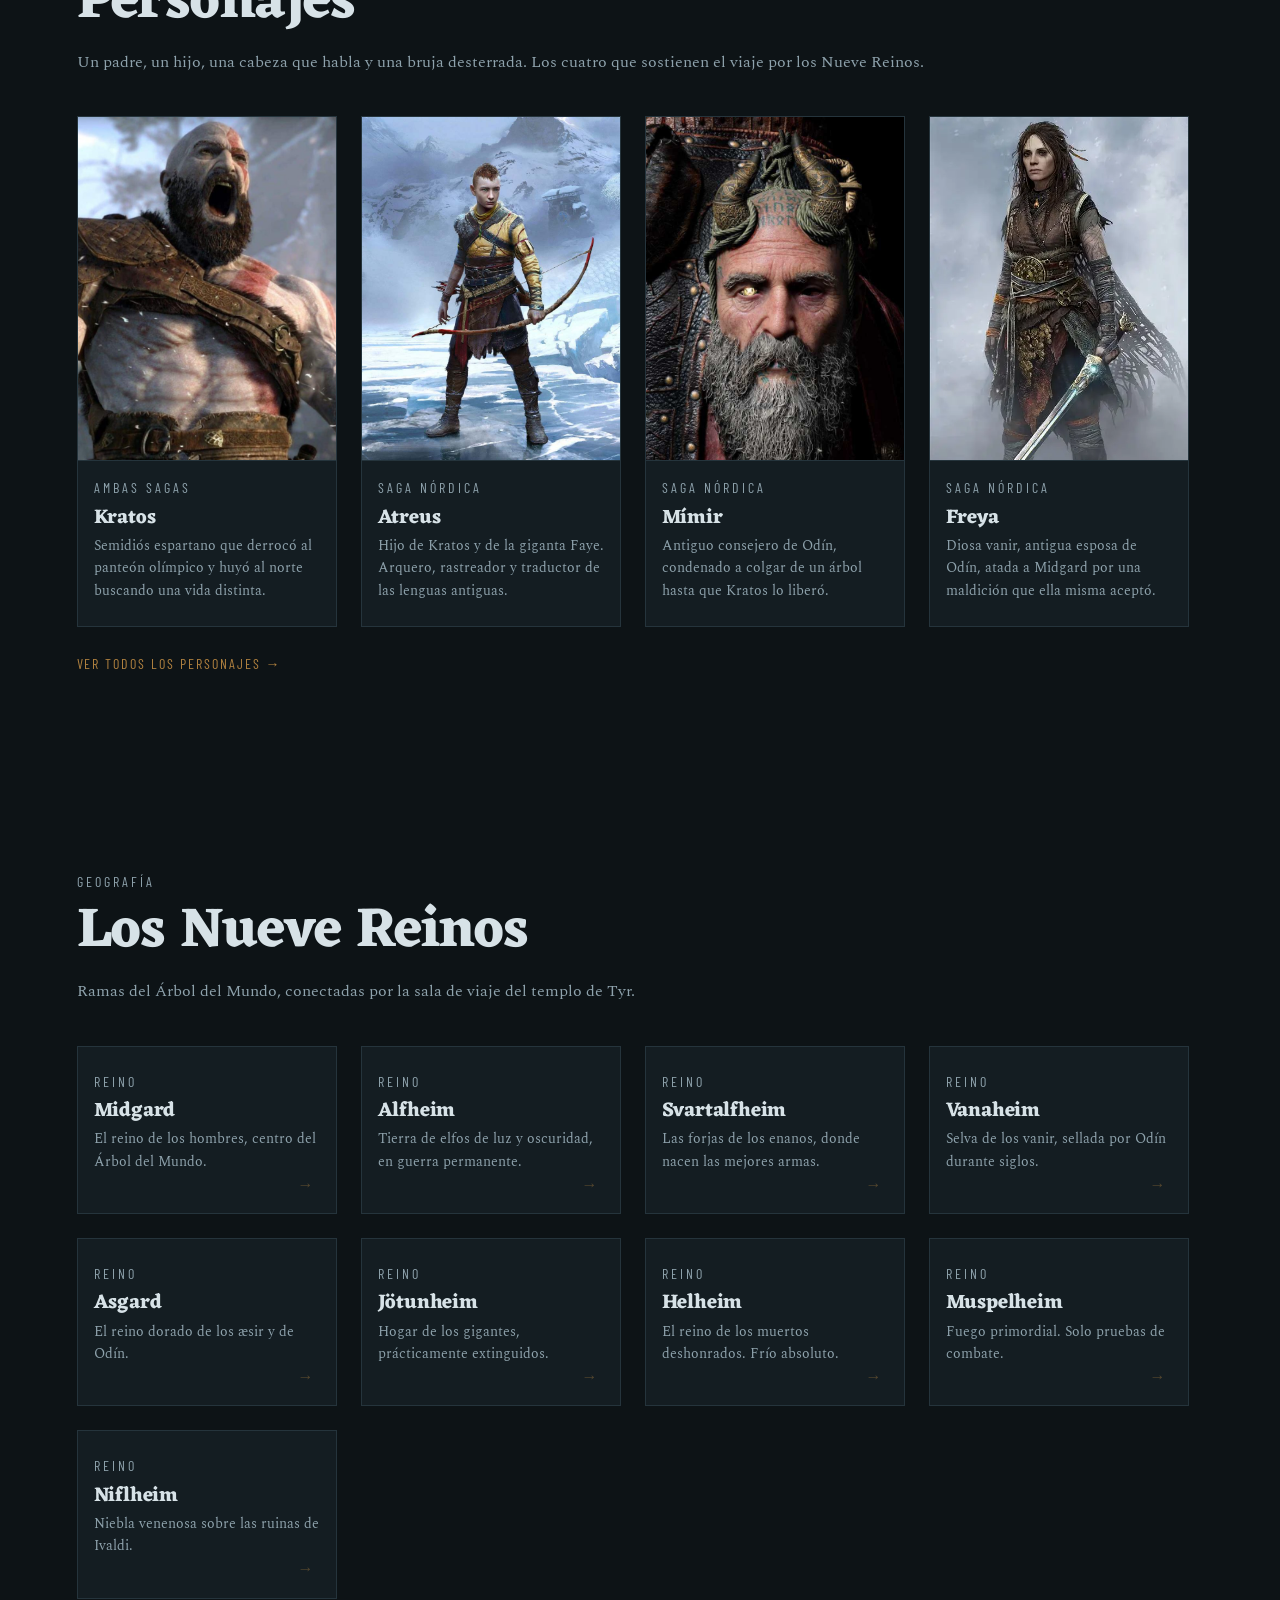
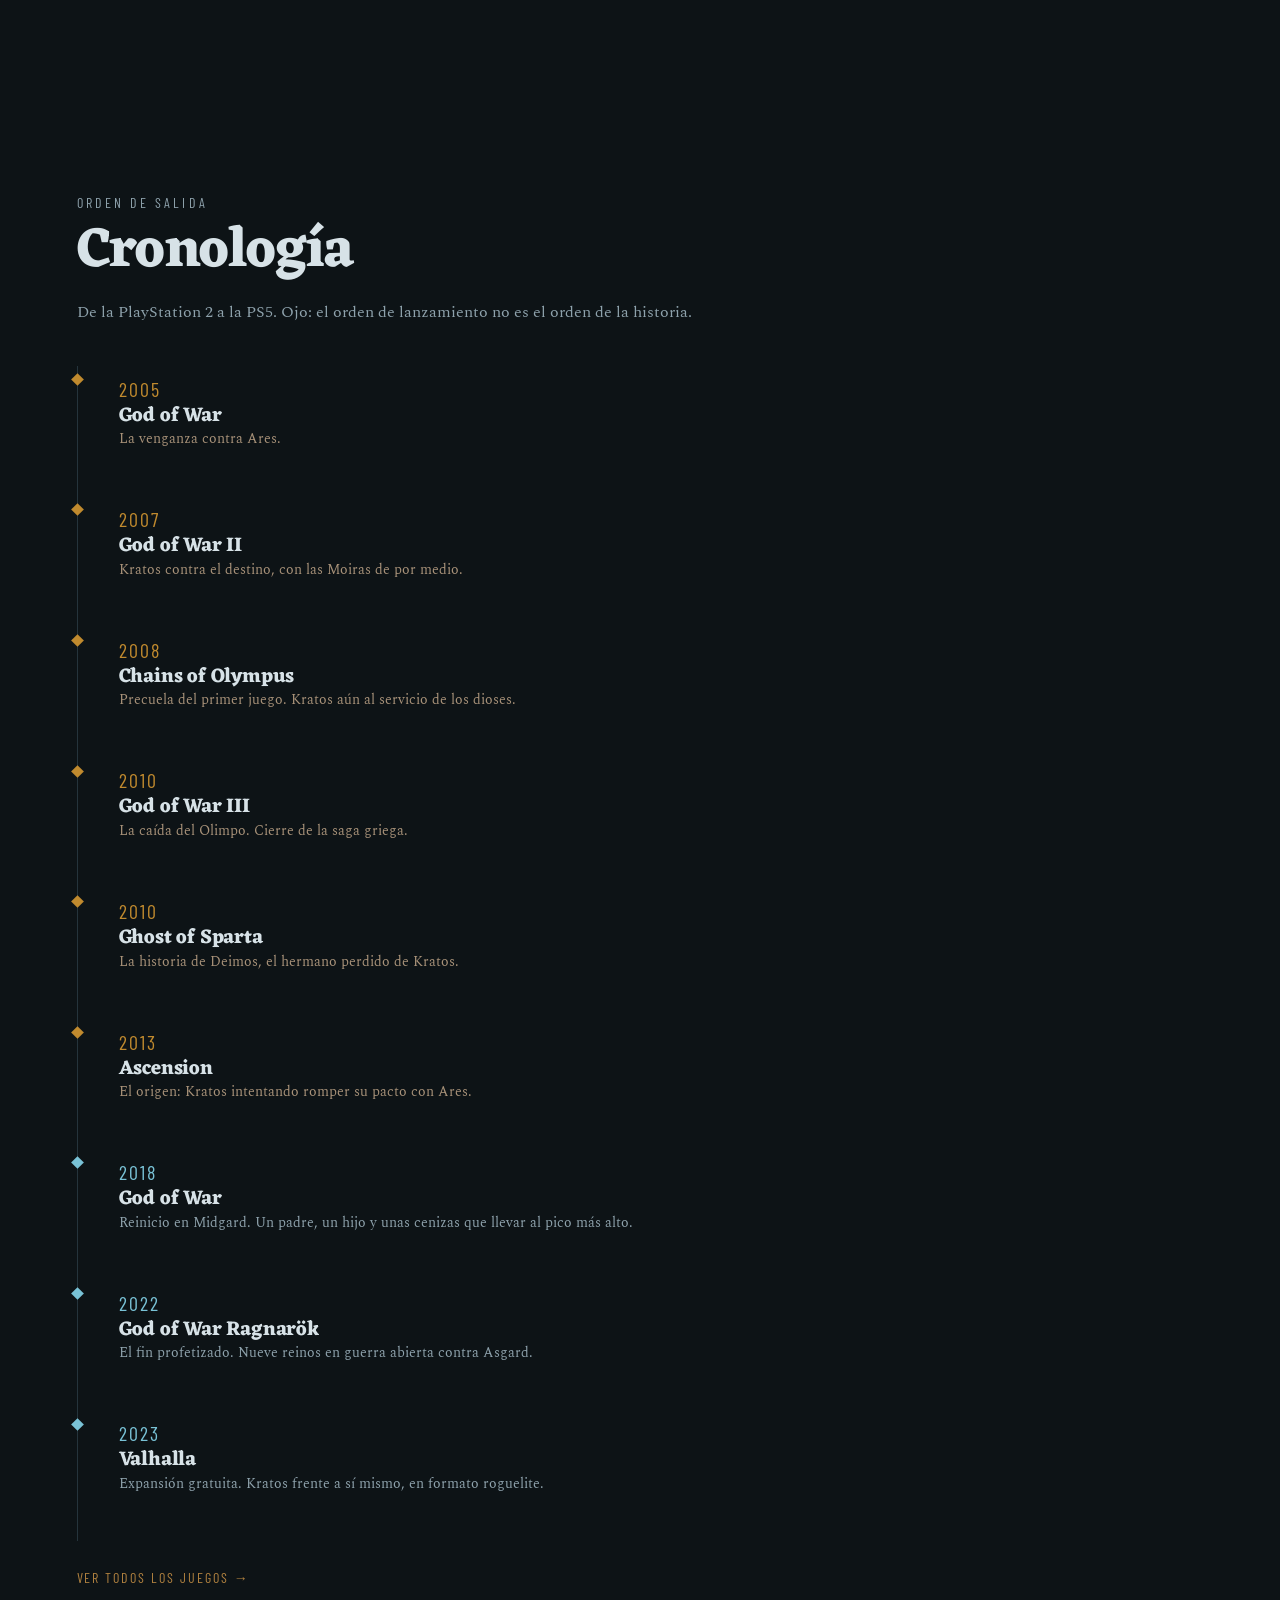
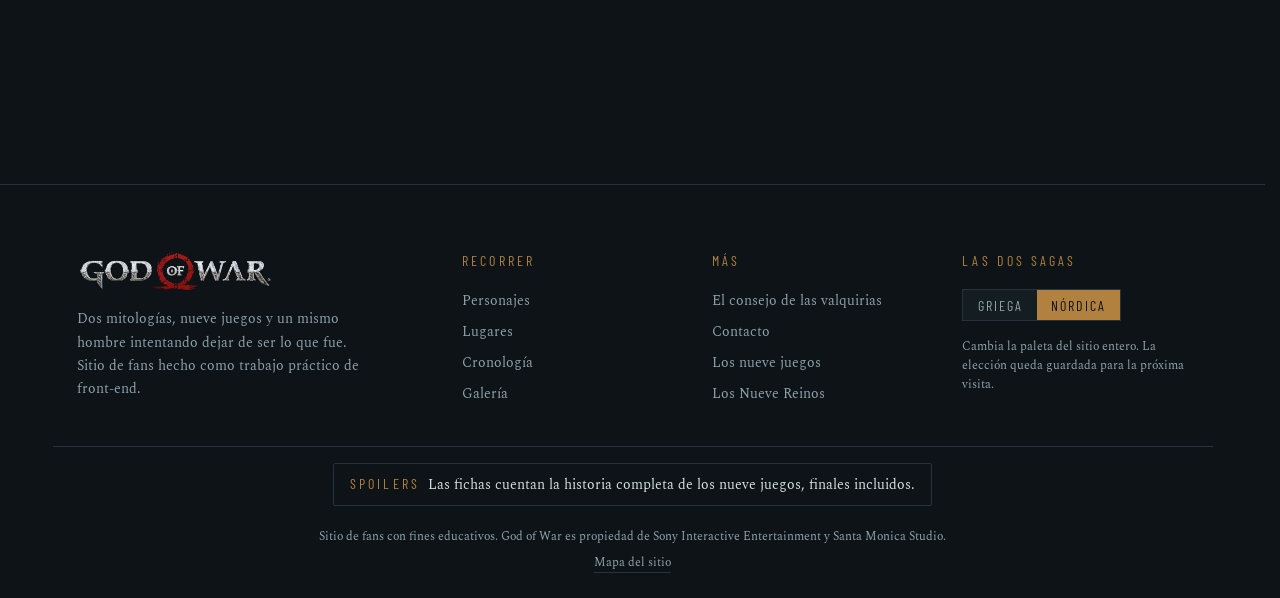
==== commit 1b0166c0: "Fix: Footer completo, saltos de línea en pagina 404.html" ====
--- a/index.html
+++ b/index.html
@@ -194,7 +194,6 @@
         <ul>
           <li><a href="valquirias.html">El consejo de las valquirias</a></li>
           <li><a href="contacto.html">Contacto</a></li>
-          <li><a href="mapa.html">Mapa del sitio</a></li>
           <li><a href="index.html#cronologia-seccion">Los nueve juegos</a></li>
           <li><a href="index.html#reinos-seccion">Los Nueve Reinos</a></li>
         </ul>
@@ -215,8 +214,12 @@
     </div>
 
     <div class="contenedor pie__legal">
+      <p class="pie__spoilers">
+        <span class="rotulo">Spoilers</span>
+        Las fichas cuentan la historia completa de los nueve juegos, finales incluidos.
+      </p>
       <p>Sitio de fans con fines educativos. God of War es propiedad de Sony Interactive Entertainment y Santa Monica Studio.</p>
-      <p>Hecho con HTML, CSS y JavaScript, sin frameworks. Tipografías: Eczar, Spectral y Barlow Condensed.</p>
+      <p><a href="mapa.html">Mapa del sitio</a></p>
     </div>
   </footer>
 
--- a/css/base.css
+++ b/css/base.css
@@ -282,6 +282,39 @@
 }
 
 .pie__legal p + p { margin-top: .35rem; }
+
+/* Aviso de spoilers. Va encuadrado y no como una línea más de letra
+   chica: es lo único de esta franja que alguien necesita leer ANTES
+   de entrar a una ficha, no después. */
+.pie__spoilers {
+  display: inline-flex;
+  flex-wrap: wrap;
+  align-items: baseline;
+  justify-content: center;
+  gap: .5rem;
+  border: 1px solid var(--borde);
+  border-radius: var(--radio);
+  padding: var(--e-1) var(--e-2);
+  margin-bottom: var(--e-2);
+  color: var(--texto);
+  font-size: var(--t-sm);
+  text-align: left;
+}
+
+.pie__legal a {
+  color: var(--texto-suave);
+  border-bottom: 1px solid var(--borde);
+  transition: color var(--transicion), border-color var(--transicion);
+}
+
+.pie__legal a:hover { color: var(--texto); border-bottom-color: var(--acento); }
+
+@media (pointer: coarse), (max-width: 900px) {
+  .pie__legal a {
+    display: inline-block;
+    padding-block: .5rem;
+  }
+}
 
 @media (max-width: 900px) {
   .pie__interior { grid-template-columns: repeat(auto-fit, minmax(170px, 1fr)); }
--- a/css/main.css
+++ b/css/main.css
@@ -695,7 +695,6 @@
 
 .error {
   padding-block: var(--e-6);
-  max-width: 62ch;
 }
 
 .error h1 {
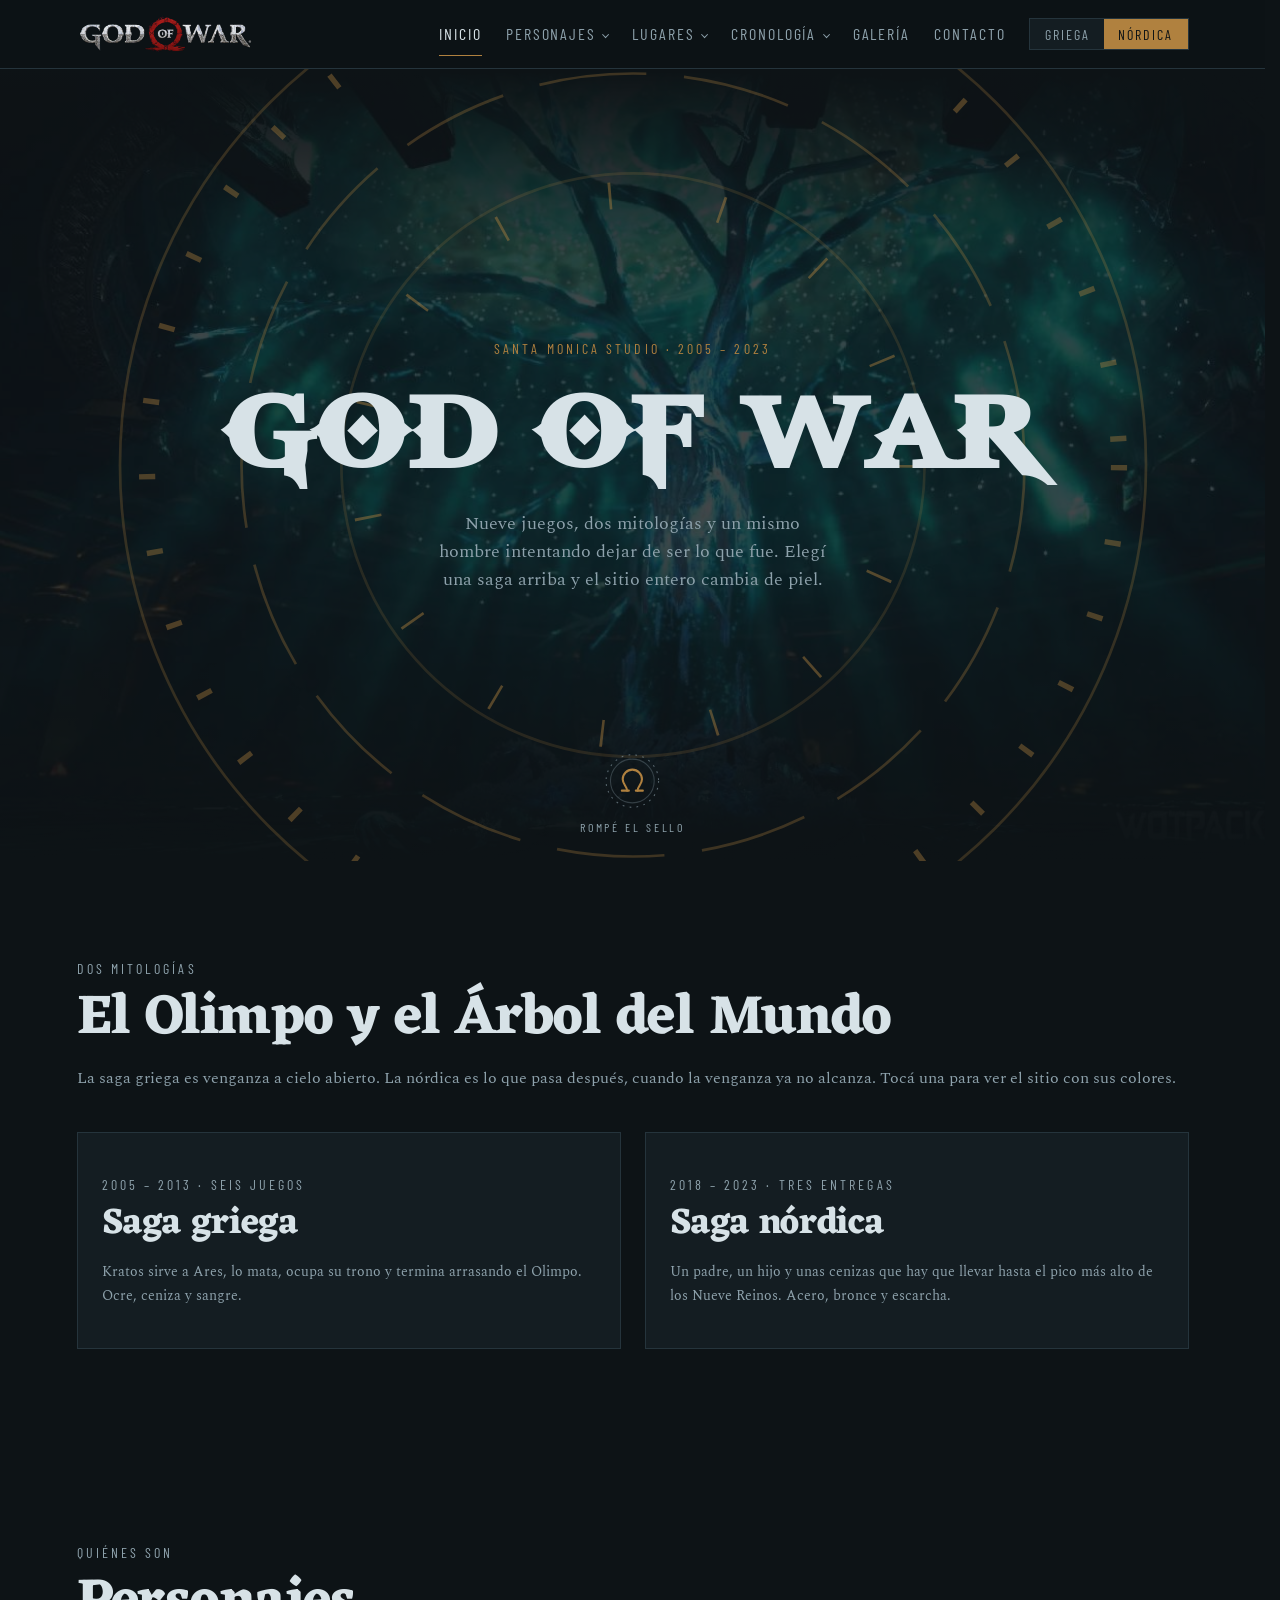
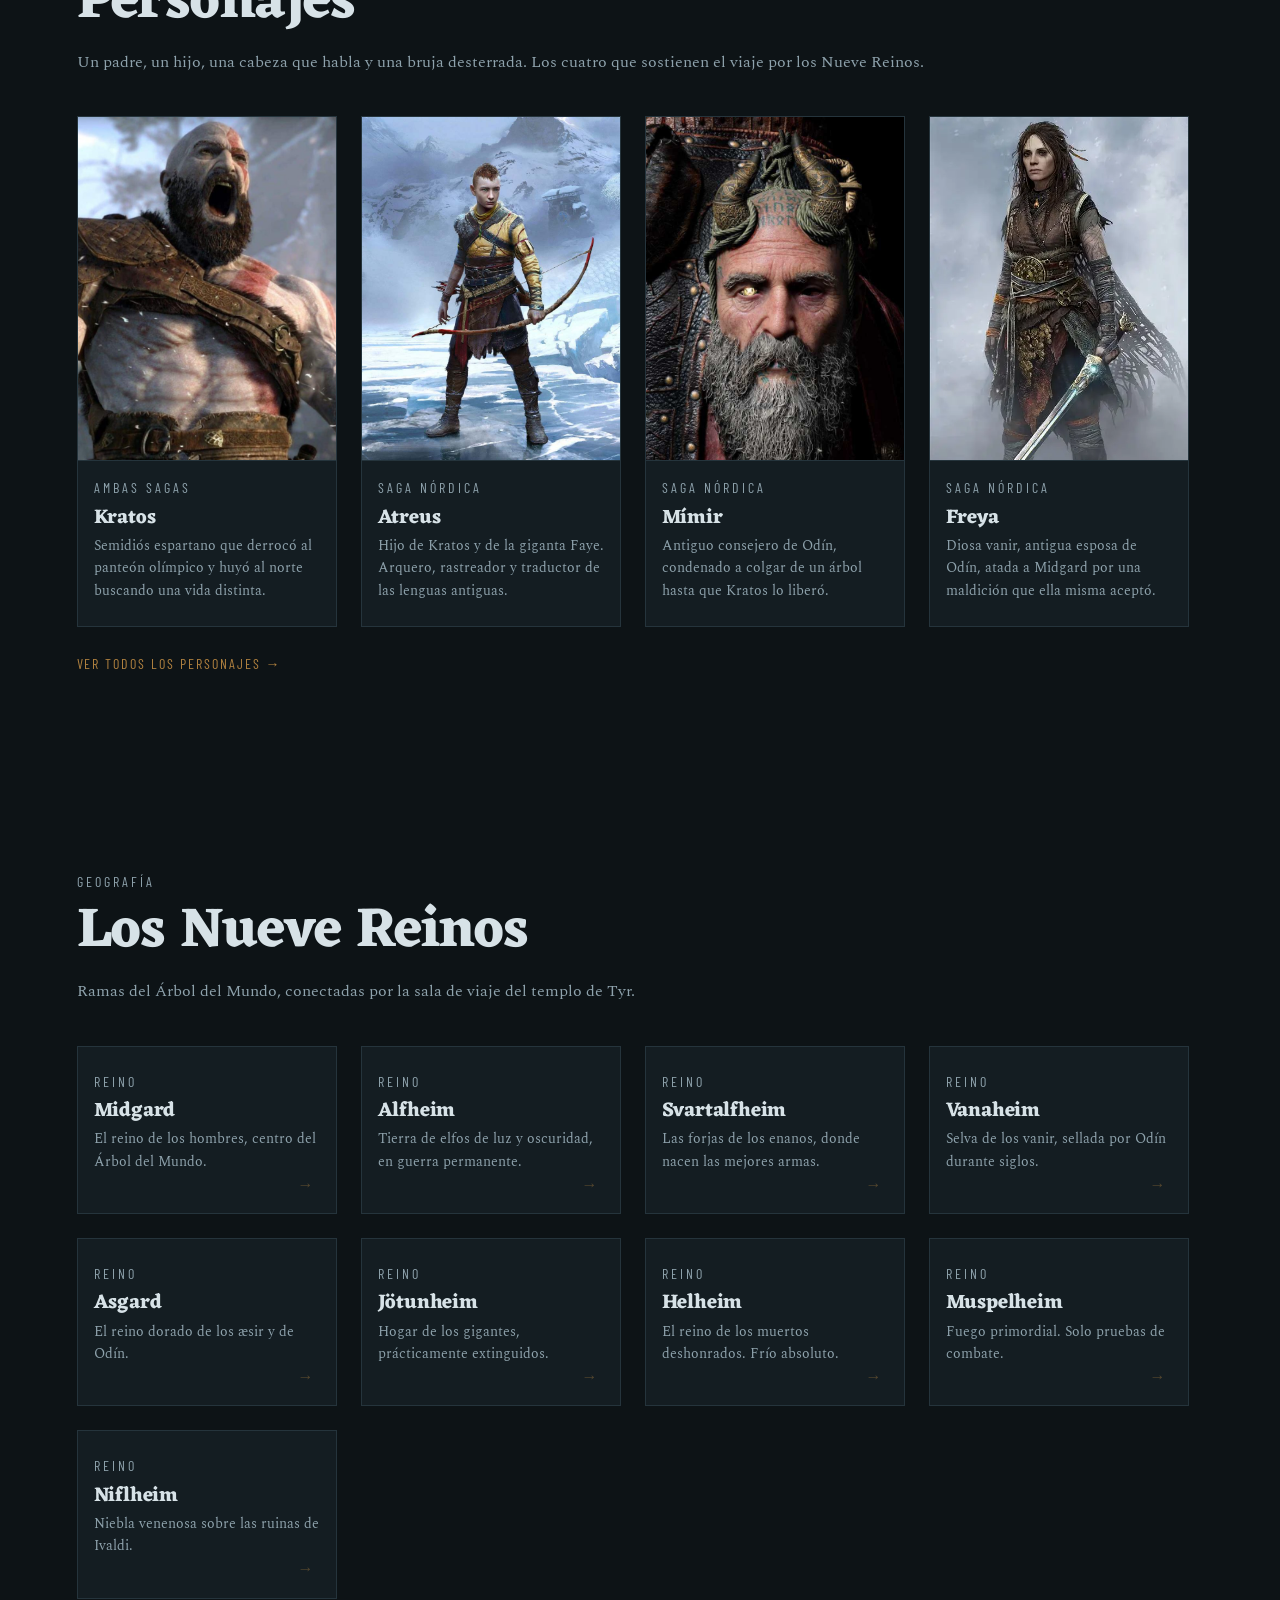
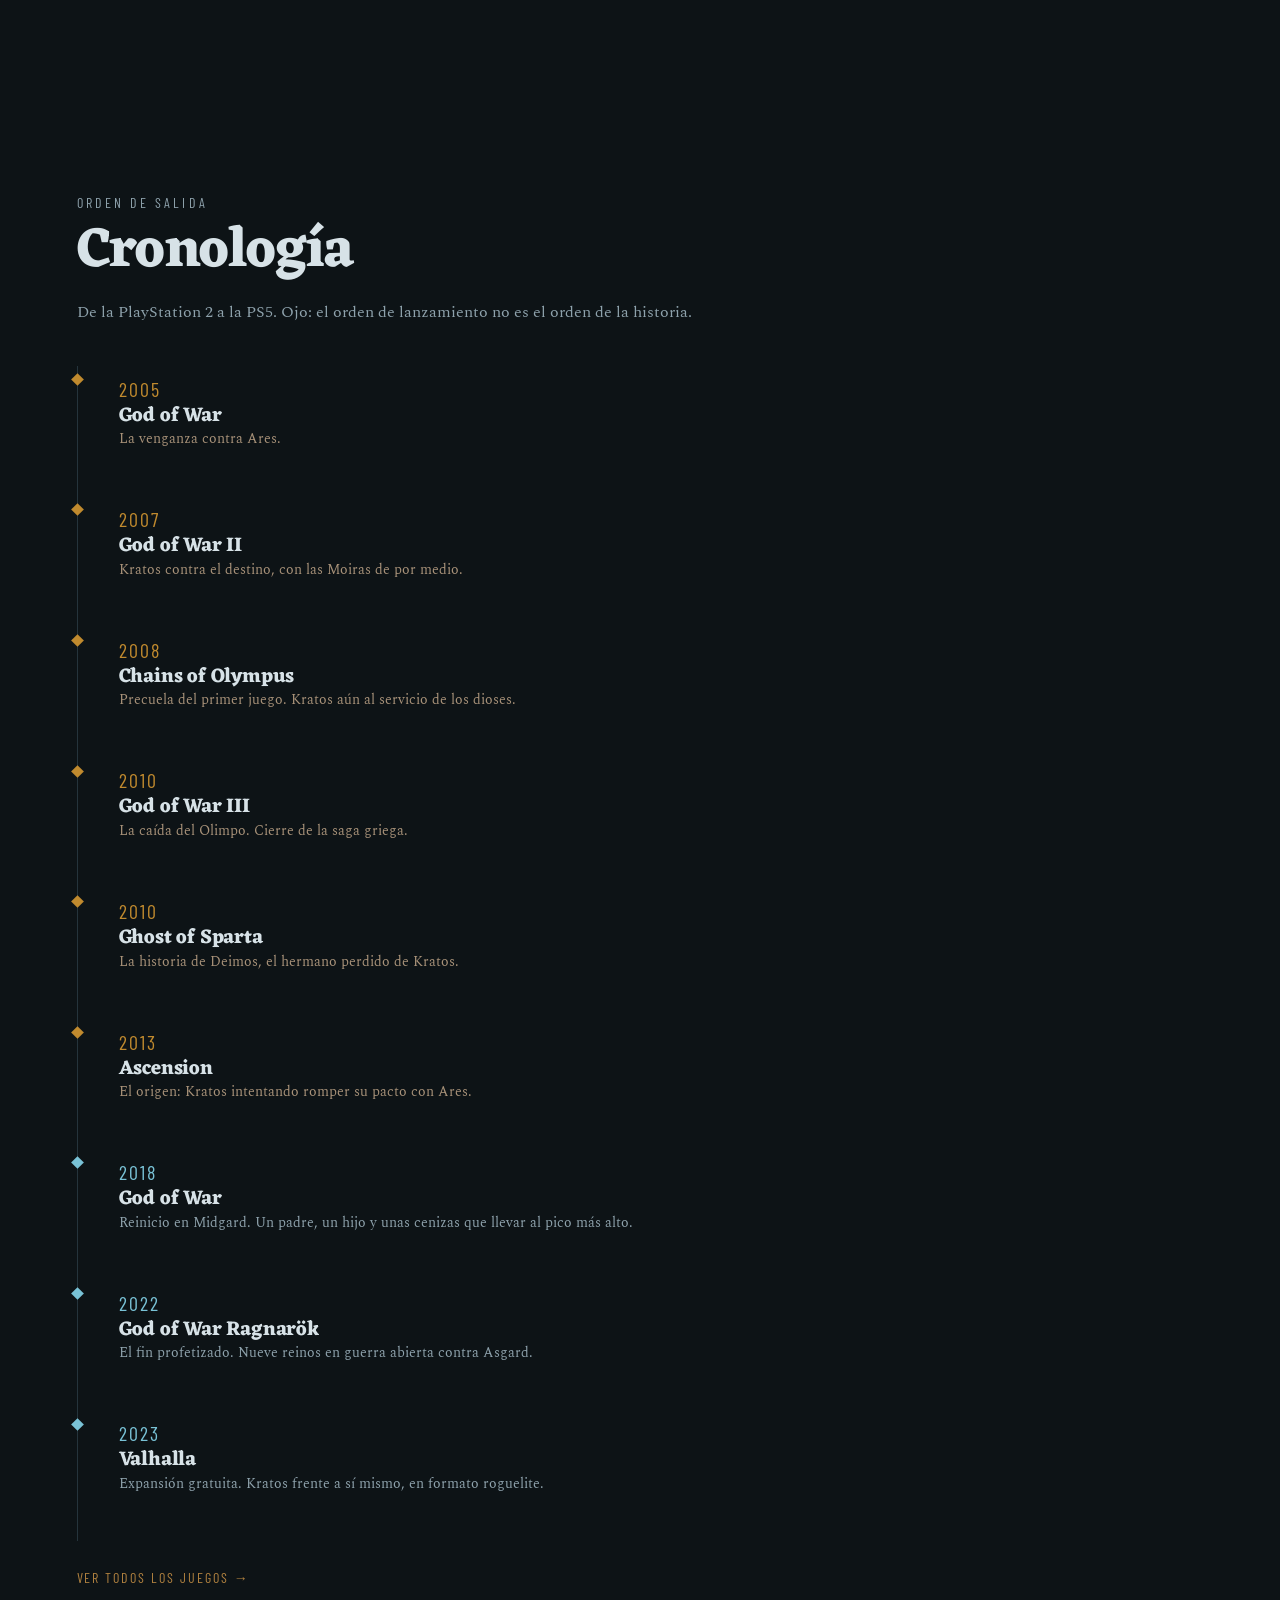
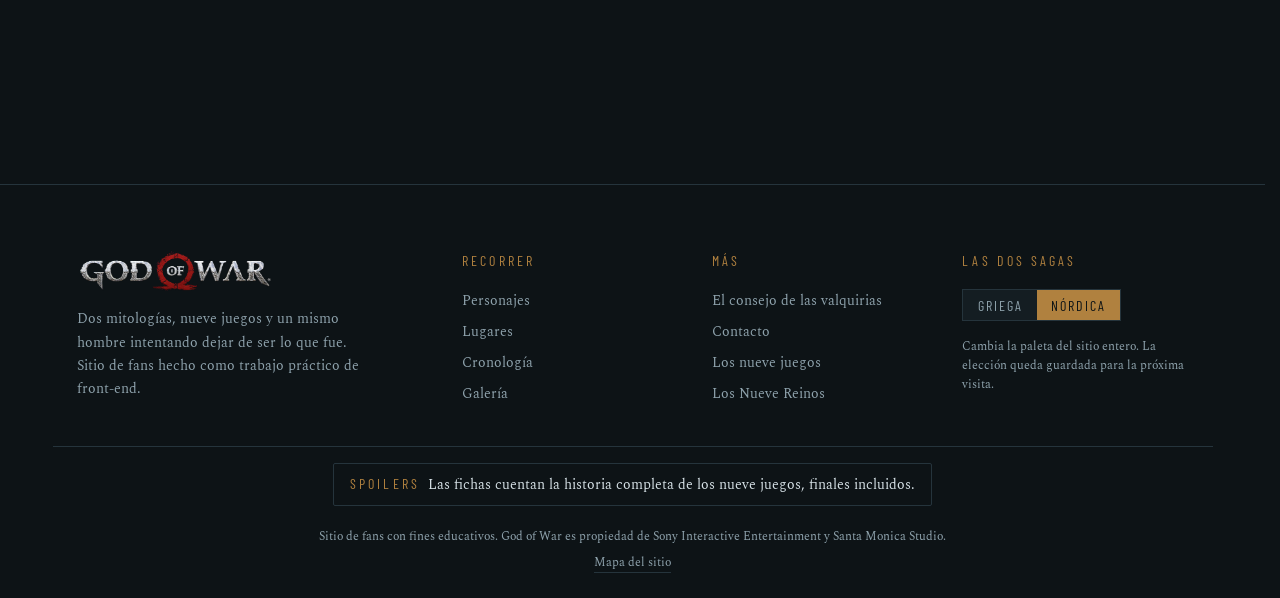
==== commit 3259aa2e: "Feat: menú desplegable al hacer hover en algunos items de la navbar. | Fix: bugs visuales" ====
--- a/index.html
+++ b/index.html
@@ -12,6 +12,11 @@
   <link rel="preconnect" href="https://fonts.gstatic.com" crossorigin>
   <link href="https://fonts.googleapis.com/css2?family=Barlow+Condensed:wght@400;600&family=Eczar:wght@600;800&family=Spectral:ital,wght@0,400;0,600;1,400&display=swap" rel="stylesheet">
 
+  <!-- Antes de los estilos y sin defer: aplica la saga guardada
+       antes del primer pintado. Si no, cada página se pinta en
+       nórdica y salta a griega cuando arranca main.js. -->
+  <script src="js/tema.js"></script>
+
   <link rel="stylesheet" href="css/variables.css">
   <link rel="stylesheet" href="css/base.css">
   <link rel="stylesheet" href="css/main.css">
@@ -24,9 +29,9 @@
 
       <nav class="navegacion" id="menu-principal" aria-label="Principal">
         <a href="index.html" aria-current="page">Inicio</a>
-        <a href="personajes.html">Personajes</a>
-        <a href="lugares.html">Lugares</a>
-        <a href="cronologia.html">Cronología</a>
+        <a href="personajes.html" data-menu="personajes">Personajes</a>
+        <a href="lugares.html" data-menu="lugares">Lugares</a>
+        <a href="cronologia.html" data-menu="cronologia">Cronología</a>
         <a href="galeria.html">Galería</a>
         <a href="contacto.html">Contacto</a>
       </nav>
--- a/css/variables.css
+++ b/css/variables.css
@@ -42,6 +42,14 @@
   --e-5: 4rem;
   --e-6: 6rem;
 
+  /* Fondo contextual de la portada, uno por saga. Se declara acá y no
+     en el CSS de la portada porque es parte de la identidad del tema,
+     igual que la paleta: cambia con data-saga y nada más.
+
+     Ojo: yggdrasil-home.jpg es apaisado y pensado para esto. El
+     yggdrasil.jpg de la galería es vertical y acá quedaría estirado. */
+  --fondo-portada: url("../assets/img/yggdrasil-home.jpg");
+
   --ancho-max: 1160px;
   --alto-cabecera: 68px;   /* lo usan los paneles pegajosos como tope */
   --radio: 2px;          /* casi nulo: piedra tallada, no botón de app */
@@ -64,6 +72,11 @@
 
 /* --- Saga griega: ceniza, ocre, sangre --- */
 [data-saga="griega"] {
+  /* Misma foto que la pieza "Kratos y las Espadas del Caos" de la
+     galería. Se repite a propósito: es la única apaisada 16:9 de la
+     saga griega y al 22% de opacidad no se lee como una foto sino
+     como una silueta, así que no compite con la de la galería. */
+  --fondo-portada: url("../assets/img/kratos-espadas.jpg");
   --fondo:          #120e0b;
   --superficie:     #1c1611;
   --superficie-alta:#261e17;
--- a/css/base.css
+++ b/css/base.css
@@ -148,6 +148,129 @@
 .navegacion a[aria-current="page"] {
   color: var(--texto);
   border-bottom-color: var(--acento);
+}
+
+/* ---------- Menú desplegable de la navegación ----------
+   Personajes, Lugares y Cronología despliegan la lista de sus fichas.
+   El panel cuelga del borde de abajo de la cabecera y ocupa el ancho
+   entero: son veintiuna entradas y en una columna angosta no entran.
+
+   Va acá arriba y no al final del archivo a propósito: el bloque de
+   960px lo apaga, y para eso tiene que venir después. */
+
+.navegacion__item {
+  display: flex;
+  align-items: center;
+}
+
+/* La flechita es la única pista de que ahí hay algo más. Sin ella el
+   panel lo encuentra solo quien pasa el mouse de casualidad.
+
+   Sale de data-menu, que ya viene en el marcado, y no de una clase que
+   ponga el JS: así se dibuja en el primer pintado. Cuando dependía del
+   JS la barra aparecía sin flechitas y se acomodaba sola un instante
+   después, y el salto se veía en cada clic. */
+.navegacion a[data-menu]::after {
+  content: "";
+  display: inline-block;
+  width: .32em;
+  height: .32em;
+  margin-left: .45em;
+  border-right: 1px solid currentColor;
+  border-bottom: 1px solid currentColor;
+  rotate: 45deg;
+  translate: 0 -.18em;
+  transition: rotate var(--transicion), translate var(--transicion);
+}
+
+.navegacion__item[data-abierto] a[data-menu]::after {
+  rotate: -135deg;
+  translate: 0 .05em;
+}
+
+/* Con el panel abierto el disparador queda marcado como si estuviera
+   en hover: si no, el mouse ya está abajo en la lista y arriba nada
+   dice de dónde salió. */
+.navegacion__item[data-abierto] .navegacion__disparador {
+  color: var(--texto);
+  border-bottom-color: var(--acento);
+}
+
+/* El panel se ancla a .cabecera, que es sticky y por eso sirve de
+   referencia, y no al item: tiene que ocupar el ancho entero y no el
+   de la palabra sobre la que se pasó el mouse. */
+.megamenu {
+  position: absolute;
+  top: 100%;
+  left: 0;
+  right: 0;
+  background: var(--fondo);
+  border-top: 1px solid var(--borde);
+  border-bottom: 1px solid var(--borde);
+  box-shadow: 0 18px 34px var(--sombra);
+
+  /* La navegación va en mayúsculas, angosta y espaciada. Adentro del
+     panel eso es texto corrido y hay que devolverlo a normal, o los
+     nombres se leen como rótulos. */
+  font-family: var(--cuerpo);
+  text-transform: none;
+  letter-spacing: normal;
+
+  /* Se pliega con visibility y no con display, que no se puede
+     animar. visibility saca los enlaces del tabulador igual que
+     display: none. Es el mismo recurso del menú hamburguesa. */
+  opacity: 0;
+  visibility: hidden;
+  translate: 0 -.4rem;
+  transition: opacity 180ms ease, translate 180ms ease, visibility 180ms;
+}
+
+.navegacion__item[data-abierto] .megamenu {
+  opacity: 1;
+  visibility: visible;
+  translate: 0 0;
+}
+
+.megamenu__interior {
+  padding-block: var(--e-3);
+  /* Si la lista no entra en pantalla se desplaza sola, en vez de
+     quedar cortada abajo del pliegue. */
+  max-height: calc(100vh - var(--alto-cabecera) - var(--e-4));
+  overflow-y: auto;
+}
+
+/* Columnas más angostas que las del mapa: ahí el ancho lo manda el
+   contenido de la página y acá lo manda la cabecera, y con 20rem
+   quedaban dos columnas larguísimas colgando del encabezado.
+   Va con dos clases para ganarle a .mapa__lista, que vive en main.css
+   y se carga después de este archivo. */
+.megamenu .mapa__lista {
+  columns: 15rem auto;
+}
+
+/* Cierra el panel repitiendo el destino del disparador. El que llegó
+   con el teclado termina de recorrer la lista y lo encuentra ahí, sin
+   tener que volver arriba. */
+.megamenu__todo {
+  display: block;
+  margin-top: var(--e-2);
+  padding-top: var(--e-2);
+  border-top: 1px solid var(--borde);
+  font-family: var(--utilidad);
+  font-size: var(--t-sm);
+  text-transform: uppercase;
+  letter-spacing: .14em;
+  color: var(--acento-claro);
+}
+
+.megamenu__todo:hover { color: var(--texto); }
+
+/* En pantalla táctil no hay hover que valga: el toque navega y el
+   panel nunca llega a abrirse. Mejor que no anuncie lo que no puede
+   hacer. */
+@media (hover: none) {
+  .megamenu,
+  .navegacion a[data-menu]::after { display: none; }
 }
 
 /* ---------- Botón del menú (solo en pantallas chicas) ----------
@@ -215,9 +338,34 @@
   transition: color var(--transicion), background-color var(--transicion);
 }
 
-.interruptor button[aria-pressed="true"] {
+/* El inactivo se aclara y levanta el fondo; el activo, que ya está
+   lleno, pasa al acento claro. Sin esto el interruptor no avisaba que
+   era interactivo hasta que lo apretabas. */
+.interruptor button:hover {
+  color: var(--texto);
+  background: var(--superficie-alta);
+}
+
+/* El resaltado sale de data-saga y NO del aria-pressed del botón.
+   Los dos dicen lo mismo, pero no al mismo tiempo: data-saga ya está
+   bien en el primer pintado porque lo deja tema.js desde el <head>,
+   mientras que el aria-pressed viene escrito a mano en el marcado
+   —siempre con Nórdica en true— y lo corrige main.js recién al final
+   del body. Colgado del aria-pressed, el botón de Nórdica se encendía
+   un instante en cada carga aunque la página ya estuviera en griega.
+
+   El aria-pressed sigue ahí y main.js lo sigue actualizando: es lo que
+   lee un lector de pantalla. Lo que ya no hace es decidir el color. */
+[data-saga="griega"]  .interruptor button[data-cambiar-saga="griega"],
+[data-saga="nordica"] .interruptor button[data-cambiar-saga="nordica"] {
   color: var(--fondo);
   background: var(--acento);
+}
+
+[data-saga="griega"]  .interruptor button[data-cambiar-saga="griega"]:hover,
+[data-saga="nordica"] .interruptor button[data-cambiar-saga="nordica"]:hover {
+  color: var(--fondo);
+  background: var(--acento-claro);
 }
 
 /* ---------- Pie ---------- */
@@ -328,7 +476,7 @@
 
 /* ---------- Objetivos táctiles de cabecera y pie ---------- */
 
-@media (pointer: coarse), (max-width: 900px) {
+@media (pointer: coarse), (max-width: 960px) {
   .navegacion a {
     display: flex;
     align-items: center;
@@ -357,7 +505,12 @@
   }
 }
 
-@media (max-width: 900px) {
+/* El corte de la cabecera. Fue 900px hasta que se midió en serio: en
+   la fila entran la marca (180px), las seis secciones (530px) y el
+   interruptor (160px) más dos huecos, y eso pide 948px de contenido.
+   Entre 901 y 941 la barra volvía a una sola fila sin entrar, y se
+   desbordaba 40px a la derecha en las doce páginas. 960 deja margen. */
+@media (max-width: 960px) {
   /* Una sola fila: la barra mantiene su alto y su centrado pase lo
      que pase con el panel. */
   .cabecera__interior { flex-wrap: nowrap; column-gap: var(--e-2); }
@@ -365,6 +518,13 @@
   .cabecera__interior .marca { width: 132px; }
 
   .menu { display: grid; }
+
+  /* Acá la navegación entera ya está detrás del botón hamburguesa, y
+     un desplegable adentro de otro desplegable en 360px no ayuda a
+     nadie. Las fichas se buscan por el listado o por el mapa. */
+  .navegacion__item { display: block; }
+  .megamenu,
+  .navegacion a[data-menu]::after { display: none; }
 
   /* El interruptor se comprime para que marca, sagas y botón entren
      en una sola fila hasta en pantallas de 320px. */
@@ -429,7 +589,7 @@
 
 /* Pantallas muy angostas: el logo cede ancho para que entren el
    interruptor y el boton del menu en la misma fila. Va despues del
-   bloque de 900px a proposito: misma especificidad, gana el ultimo. */
+   bloque de 960px a proposito: misma especificidad, gana el ultimo. */
 @media (max-width: 380px) {
   .cabecera__interior .marca { width: 104px; }
   .cabecera__interior .interruptor button { padding: .4rem .4rem; letter-spacing: .04em; }
--- a/css/main.css
+++ b/css/main.css
@@ -14,6 +14,31 @@
   padding-block: var(--e-6);
 }
 
+/* Capa de fondo, detrás del anillo y del texto. Va como pseudoelemento
+   y no como background de .portada para poder darle opacidad propia sin
+   arrastrar al contenido.
+
+   El degradado de encima apaga los bordes: sin él, la foto choca contra
+   la cabecera arriba y contra la primera sección abajo. Si el archivo
+   todavía no existe, no se ve nada raro: queda el fondo liso de siempre. */
+.portada::before {
+  content: "";
+  position: absolute;
+  inset: 0;
+  z-index: 0;
+  background-image:
+    linear-gradient(to bottom,
+      var(--fondo) 0%,
+      transparent 25%,
+      transparent 60%,
+      var(--fondo) 100%),
+    var(--fondo-portada);
+  background-size: cover, cover;
+  background-position: center, center;
+  opacity: .22;
+  pointer-events: none;
+}
+
 .portada__texto { position: relative; z-index: 2; }
 
 .portada h1 {
@@ -28,7 +53,18 @@
   max-width: 44ch;
   margin-inline: auto;
   color: var(--texto-suave);
-  font-size: var(--t-lg);
+  /* El titular va de 40px en celular a 112px en escritorio: casi el
+     triple. Si la bajada no acompaña esa caída, en pantalla chica
+     queda pesando casi lo mismo que el título.
+
+     Va en tres escalones explícitos y no con clamp: un salto en el
+     punto de corte se ve, una rampa de 3px repartida en 800px de
+     ancho no. Los escalones están abajo, con el resto del responsive.
+
+     La interlínea es más corta que la del resto del sitio: son tres
+     renglones debajo del titular, no un párrafo para leer largo. */
+  font-size: .9375rem;   /* 15px — celular */
+  line-height: 1.55;
 }
 
 /* El anillo: círculos concéntricos que giran a distinta velocidad.
@@ -798,18 +834,33 @@
 
 /* ---------- Galería ---------- */
 
+/* Mosaico asimétrico. Las columnas son todas iguales; lo que cambia
+   es cuántas ocupa cada pieza y qué proporción tiene adentro. Con
+   dense, las piezas chicas rellenan los huecos que dejan las anchas
+   en vez de dejar la fila cortada. */
 .galeria {
   display: grid;
   grid-template-columns: repeat(auto-fill, minmax(200px, 1fr));
+  grid-auto-flow: dense;
   gap: var(--e-2);
   padding: 0;
   list-style: none;
 }
 
+.galeria__celda { display: grid; }
+
+/* La ancha ocupa dos columnas. En una sola columna el span se ignora
+   solo, así que no hace falta media query. */
+.galeria__celda--ancha { grid-column: span 2; }
+
+.galeria__celda--ancha    .galeria__item { aspect-ratio: 16 / 9; }
+.galeria__celda--alta     .galeria__item { aspect-ratio: 4 / 5; }
+.galeria__celda--cuadrada .galeria__item { aspect-ratio: 1 / 1; }
+
 .galeria__item {
   position: relative;
-  aspect-ratio: 3 / 4;
   width: 100%;
+  height: 100%;
   padding: 0;
   border: 1px solid var(--borde);
   overflow: hidden;
@@ -829,6 +880,11 @@
   width: 100%;
   height: 100%;
   object-fit: cover;
+  /* Varios retratos vienen más altos que el 4:5 del mosaico y hay que
+     recortarlos. Corriendo el encuadre hacia arriba se conserva la
+     cara en vez de los pies. En las apaisadas no cambia nada: entran
+     justas y no se recorta a lo alto. */
+  object-position: center 35%;
   display: block;
 }
 
@@ -911,7 +967,9 @@
 }
 
 .lightbox__marco {
-  aspect-ratio: 3 / 4;
+  /* La proporción la fija el JS según el formato de la pieza: una
+   foto ancha metida en un marco 3/4 quedaba con dos franjas negras. */
+  aspect-ratio: var(--proporcion, 4 / 5);
   max-height: calc(90vh - 100px);
   background:
     repeating-linear-gradient(
@@ -1020,9 +1078,25 @@
   .buscador { margin-left: 0; width: 100%; }
 }
 
+/* La bajada de la portada sube en dos escalones. Es lo único del
+   sitio que crece con el ancho en vez de achicarse: el titular pasa de
+   40 a 112px y la bajada tiene que acompañar esa caída, o en celular
+   pesa casi tanto como el título. */
+@media (min-width: 700px) {
+  .portada__bajada { font-size: 1.0625rem; }   /* 17px — tablet */
+}
+
+@media (min-width: 1100px) {
+  .portada__bajada { font-size: 1.125rem; }    /* 18px — escritorio */
+}
+
 /* ---------- Ajustes de pantalla chica ---------- */
 
 @media (max-width: 560px) {
+  /* Dos columnas fijas: con auto-fill de 200px entraría una sola y el
+     mosaico se volvería una tira. Las anchas siguen ocupando las dos. */
+  .galeria { grid-template-columns: repeat(2, 1fr); }
+
   /* Anterior y siguiente lado a lado dejaban 160px por título:
      los nombres largos quedaban en cuatro renglones. */
   .nav-juegos { grid-template-columns: 1fr; }
